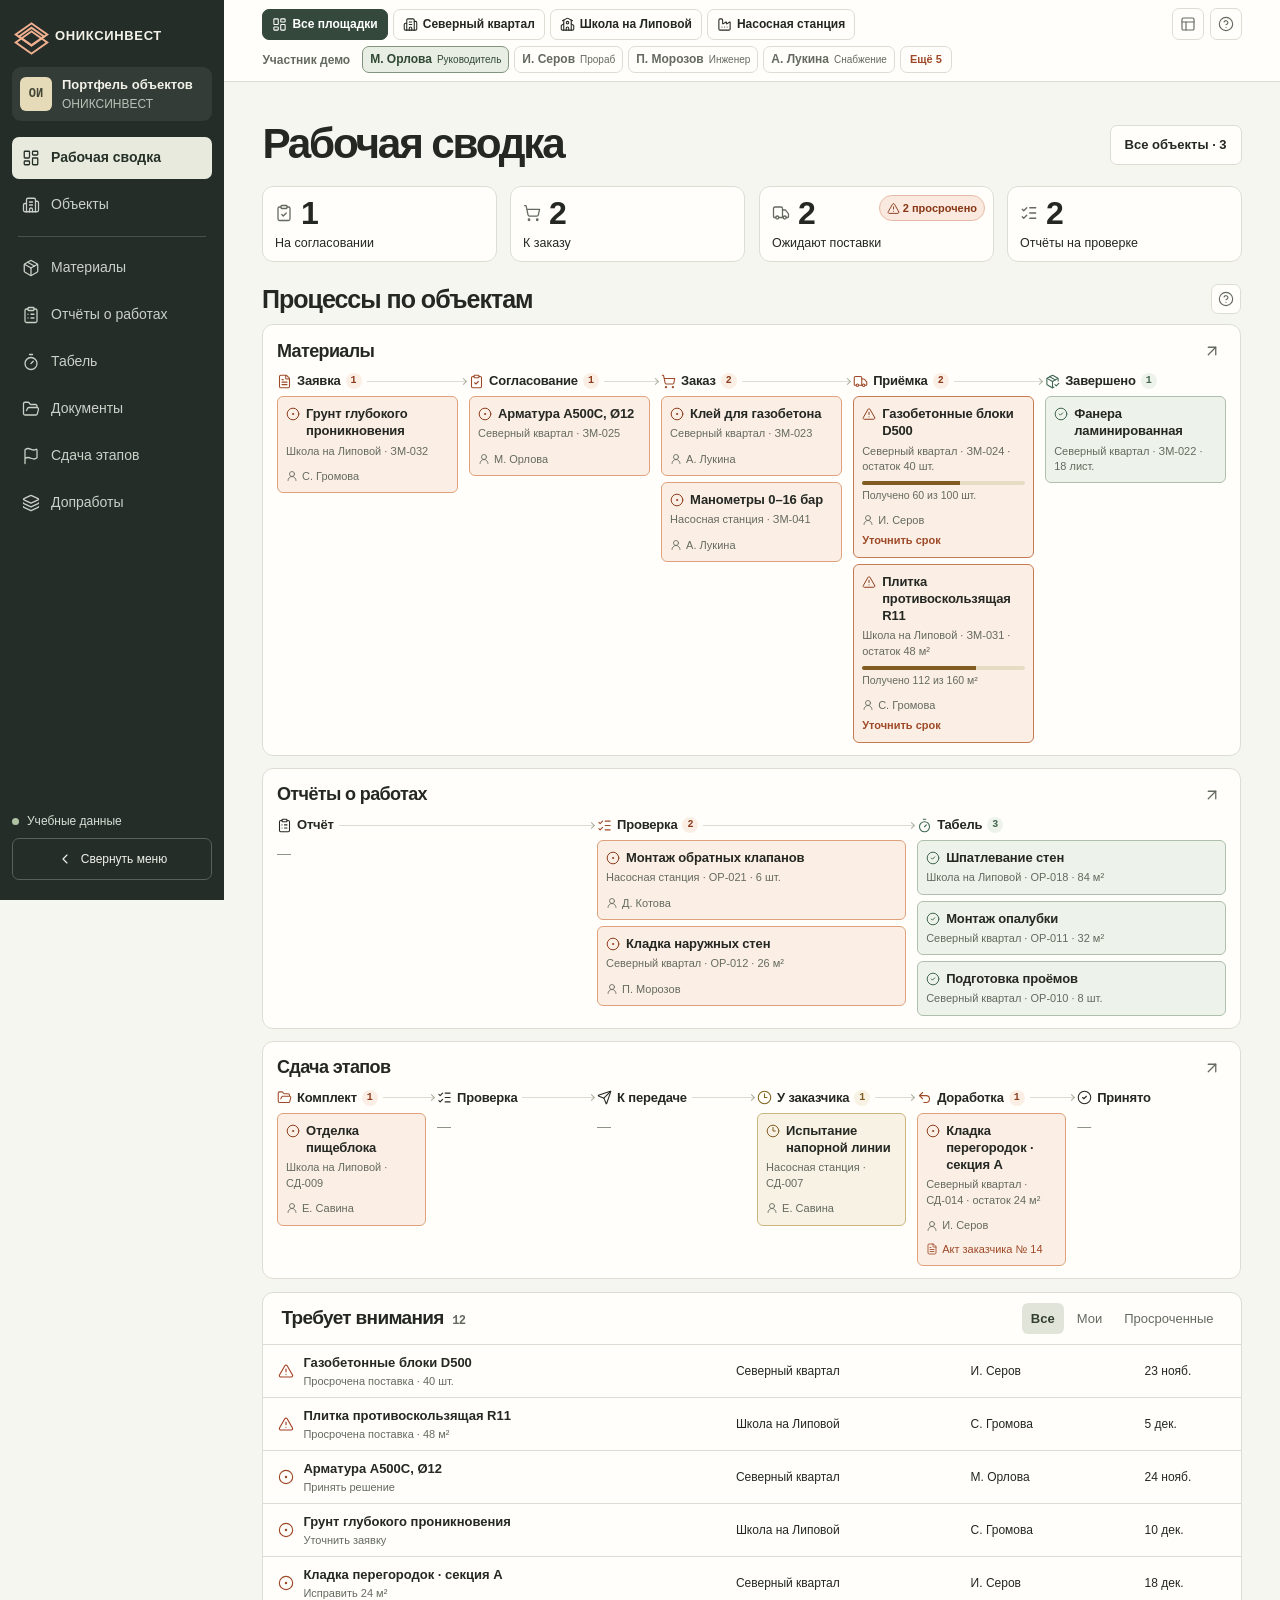
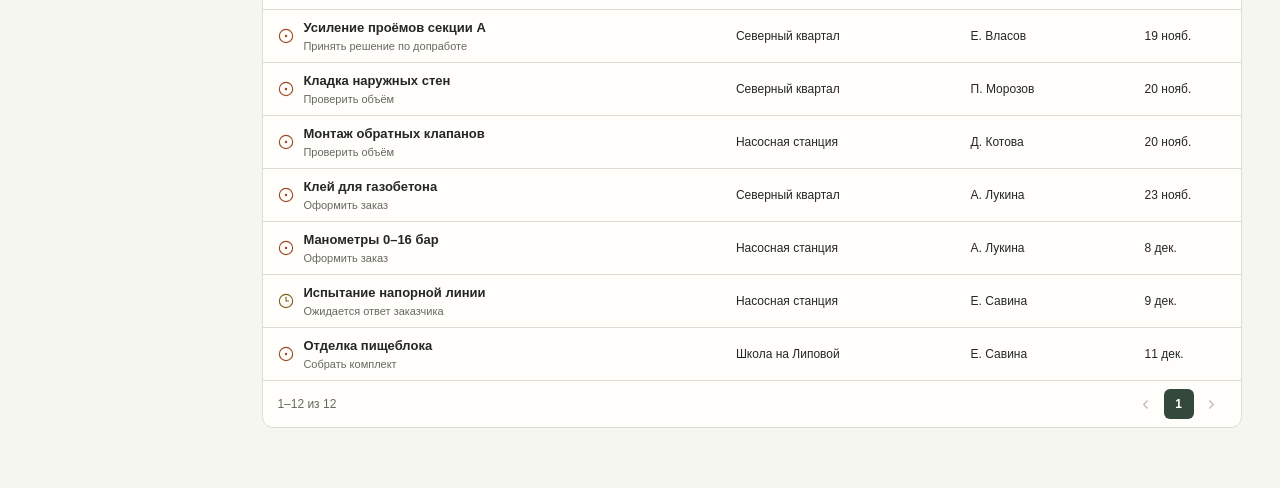
==== onyxinvest/index.html @ 3cc4ae6d "Publish the Onyxinvest interactive construction demo Co-authored-by: Codex <codex@openai.com>" ====
<!doctype html>
<html lang="ru">
<head><meta charset="utf-8"><meta name="viewport" content="width=device-width,initial-scale=1"><meta name="color-scheme" content="light"><title>Ониксинвест · Обзор объекта</title>
<meta http-equiv="Content-Security-Policy" content="default-src 'none'; script-src 'unsafe-inline'; style-src 'unsafe-inline'; img-src data:; font-src 'none'; connect-src 'none'; object-src 'none'; base-uri 'none'; form-action 'none'">
<link rel="icon" href="data:,"><style>*{box-sizing:border-box} :root{color-scheme:light;--ink:#242722;--muted:#656a60;--soft:#eeeee7;--paper:#f6f6f1;--card:#fffefa;--line:#dcded4;--rust:#9e4928;--rust-dark:#803719;--clay:#f7e9df;--green:#3e6652;--mono:ui-monospace,"SFMono-Regular",Consolas,monospace;--sans:"Inter",-apple-system,BlinkMacSystemFont,"Segoe UI",Arial,sans-serif}
body{margin:0;font:15px/1.5 var(--sans);background:var(--paper);color:var(--ink);-webkit-font-smoothing:antialiased} h1,h2,h3,p,figure,ol,dl{margin:0} h1,h2,h3,strong,b{font-weight:640} h1,h2,h3{line-height:1.16;letter-spacing:-.035em;text-wrap:balance} a{color:inherit;text-decoration:none} button,input,select,textarea{font:inherit;color:inherit} button,select{cursor:pointer} button{background:none;border:0} button:focus-visible,a:focus-visible,input:focus-visible,select:focus-visible,textarea:focus-visible{outline:3px solid #b86641;outline-offset:2px} .sr,.skiplink:not(:focus){position:absolute;clip-path:inset(50%);width:1px;height:1px;overflow:hidden;white-space:nowrap} .skiplink:focus{position:fixed;z-index:10;background:white;padding:8px} [hidden]{display:none!important}
.app{display:grid;grid-template-columns:224px minmax(0,1fr);min-height:100svh} #sidebar{position:sticky;top:0;align-self:start;min-height:100svh;display:flex;flex-direction:column;background:#252d29;color:#f2f2e9;padding:25px 14px 18px} .brand{display:flex;align-items:center;gap:9px;font-weight:760;letter-spacing:.05em;font-size:13px;padding:1px 8px 25px} .brand-icon{display:grid;place-items:center;width:29px;height:32px;position:relative}.brand-icon:before,.brand-icon:after,.brand-icon i{position:absolute;content:'';width:17px;height:17px;transform:rotate(45deg) skew(-10deg,-10deg);border:2px solid #f1b191}.brand-icon:before{top:4px}.brand-icon i{top:8px}.brand-icon:after{top:12px}
.project-pill{display:flex;align-items:center;gap:10px;background:#333c36;border:1px solid #4a534a;border-radius:9px;padding:11px;margin:4px 0 22px}.project-sign{display:grid;place-items:center;background:#e6dbb9;color:#444637;border-radius:6px;width:32px;height:34px;font:650 12px var(--mono)}.project-pill b,.project-pill small{display:block}.project-pill b{font-size:13px}.project-pill small{color:#b9c2b8;font-size:12px}.project-pill:hover{background:#3a463d}
nav{display:grid;gap:5px}nav a{display:flex;align-items:center;gap:11px;border-radius:7px;color:#cbd1c8;min-height:43px;padding:8px 12px;font-weight:540;font-size:14px}nav a:hover{background:#354038;color:white}nav a[aria-current=page]{background:#e8eade;color:#253027;font-weight:650}.nav-icon{display:inline-grid;place-items:center;width:19px;height:22px;font-size:19px}.side-bottom{margin-top:auto;padding:32px 8px 0;font-size:12px}.offline{display:flex;align-items:center;gap:8px;color:#d9dfd5}.offline i,.hero-meta i{width:7px;height:7px;border-radius:50%;background:#afc3a3}.side-bottom button{display:block;color:#c6cec4;margin:7px 0 0;padding:7px 0;font-size:12px}.side-bottom button:hover{text-decoration:underline}
.workspace{min-width:0}.topbar{min-height:68px;border-bottom:1px solid var(--line);display:flex;align-items:center;justify-content:space-between;gap:14px;padding:8px clamp(16px,3vw,46px);background:var(--card)}.crumbs,.rolebox{display:flex;align-items:center;gap:12px}.crumbs{font-size:13px;color:var(--muted)}.crumbs span{color:#999e92}.crumbs b{color:var(--ink)}.crumbs a:hover{text-decoration:underline}.avatar{display:grid;place-items:center;width:35px;height:35px;border-radius:50%;background:#e9e8d9;color:#525541;font-size:12px;font-weight:650}.rolebox{gap:8px}.role-select small{display:block;font-size:11px;color:var(--muted)}#role{border:0;padding:0 3px 0 0;background:transparent;font-size:13px;font-weight:650;max-width:150px}#menu,#shade{display:none}#store-state{padding:10px 24px;background:#f9e7c8}
main{max-width:1440px;padding:clamp(22px,3vw,42px) clamp(16px,3vw,46px) 60px;margin:auto}main:focus{outline:0}.heading{display:flex;align-items:center;justify-content:space-between;gap:20px;flex-wrap:wrap;margin-bottom:22px}.heading h1{font-size:clamp(30px,3.3vw,48px);letter-spacing:-.052em}.heading p,.form-description{color:var(--muted);margin:5px 0 0}.heading p{font-size:15px}.actions{display:flex;align-items:center;flex-wrap:wrap;gap:8px}.btn,.hero-link{display:inline-flex;align-items:center;justify-content:center;gap:7px;min-height:40px;padding:8px 14px;border:1px solid var(--line);border-radius:7px;background:var(--card);color:var(--ink);font-weight:610;font-size:13px}.btn:hover{background:var(--soft)}.btn.primary{color:#fff;background:var(--rust);border-color:var(--rust)}.btn.primary:hover{background:var(--rust-dark)}.btn.subtle{color:var(--rust);border-color:transparent}.btn.quiet{color:var(--rust);border-color:#d6b6a5}.textlink,.back{color:var(--rust);font-size:13px;font-weight:620}.textlink:hover,.back:hover{text-decoration:underline}.back{display:inline-block;margin-bottom:14px}
.site-hero{display:grid;grid-template-columns:minmax(0,1.05fr) minmax(0,.95fr);overflow:hidden;border-radius:13px;background:#e8e7db;border:1px solid #dcddcf;min-height:210px}.hero-text{padding:25px clamp(18px,2.4vw,36px);align-self:center}.hero-meta{display:flex;align-items:center;gap:8px;font-size:12px;font-weight:640;color:var(--green)}.hero-meta i{background:var(--green)}.hero-text h2{font:540 clamp(30px,3.1vw,48px)/1.03 Georgia,"Times New Roman",serif;letter-spacing:-.055em;margin:13px 0 7px}.hero-text p{font-size:14px;color:#55594f}.hero-text p span{padding:0 5px}.hero-link{margin-top:18px;background:transparent;border-color:#b4b9a9;min-height:34px;padding:5px 11px}.hero-link:hover{background:var(--card)}.site-photo{display:block;position:relative;min-height:180px;background:#cbc7b9;overflow:hidden}.site-photo img{position:absolute;inset:0;height:100%;width:100%;object-fit:cover;object-position:50% 50%}.site-photo span{position:absolute;right:10px;bottom:10px;background:#1e211ee0;color:white;padding:3px 7px;border-radius:4px;font-size:10px}
.metrics{display:grid;grid-template-columns:repeat(3,minmax(0,1fr));gap:13px;margin:17px 0}.metric,.panel{border:1px solid var(--line);border-radius:11px;background:var(--card)}.metric{display:block;padding:16px 18px}.metric:hover{border-color:#b3b7a8}.metric>span{font-size:13px;color:var(--muted);font-weight:540}.metric>div{display:flex;justify-content:space-between;align-items:end}.metric b{font-size:36px;letter-spacing:-.055em;line-height:1.2}.round-arrow{font-size:15px;color:#777e71}.dashboard-cols,.details-grid{display:grid;grid-template-columns:minmax(0,1.25fr) minmax(0,1fr);gap:15px}.dashboard-cols .panel,.details-grid .panel{min-width:0}.details-grid{grid-template-columns:minmax(0,1.5fr) minmax(260px,.9fr);align-items:start}.stack{display:grid;gap:15px;min-width:0}.padded{padding:20px}.panel h2,.section-head h2{font-size:19px}.panel h3{font-size:16px;margin:16px 0 8px}.section-head{padding:17px 18px 13px;display:flex;align-items:center;justify-content:space-between;gap:8px}.section-head>.textlink{font-size:12px}.section-head>span{color:var(--muted);font-size:12px}
.inbox-row,.doc-row,.personrow{display:flex;align-items:center;gap:12px}.inbox-row,.doc-row{border-top:1px solid var(--line);padding:13px 18px}.inbox-row:hover,.doc-row:hover{background:#f6f5ed}.inbox-row:last-child,.doc-row:last-child{border-radius:0 0 11px 11px}.inbox-row>div,.doc-row>div{min-width:0}.inbox-row strong,.doc-row strong,.record strong,.personrow strong{display:block;line-height:1.32;font-size:14px;overflow-wrap:anywhere}.tile-icon,.fileicon{display:grid;place-items:center;width:33px;height:36px;flex:none;border:1px solid #d8d7c9;border-radius:6px;color:#666d58;background:#eeeee2;font:600 13px var(--mono)}.fileicon{font-size:19px}.fileicon.photo{background:#e5edef;color:#41636e}.chev{margin-inline-start:auto;color:#909586;font-size:20px}.meta{font:500 11px/1.5 var(--mono);color:var(--muted);letter-spacing:.02em}.badge{display:inline-flex;align-items:center;width:fit-content;max-width:100%;padding:3px 8px;border-radius:20px;font-size:11.5px;font-weight:590;line-height:1.3;background:#eeede6;color:#51564b}.inbox-row .badge{margin-top:5px}.badge.pending,.badge.review{background:#f7eed0;color:#775622}.badge.partial,.badge.returned{background:#fae6d8;color:#8b462a}.badge.confirmed,.badge.approved,.badge.complete{background:#e4efe5;color:#396247}.badge.ordered{background:#e1ecee;color:#3d6063}.badge.rejected{background:#f7e0df;color:#8b4440}.supply{padding:7px 18px 17px}.supply>div:first-child{display:flex;align-items:center;gap:7px;flex-wrap:wrap}.supply h3{font-size:17px;margin:8px 0}.supply h3 a:hover{text-decoration:underline}.supply-count{color:var(--muted);font-size:15px}.supply-count b{color:var(--ink);font-size:26px}.bar{width:100%;height:7px;background:repeating-linear-gradient(125deg,#ebe4d7 0 4px,#d5cab8 4px 5px);border-radius:5px;overflow:hidden;margin:8px 0}.bar i{height:100%;display:block;background:var(--rust)}.supply p{font-size:13px;color:var(--muted);margin-bottom:9px}
.tools{display:flex;align-items:center;justify-content:space-between;gap:12px;flex-wrap:wrap;margin:12px 0 15px}.pills{display:flex;gap:4px;flex-wrap:wrap}.pills button{padding:6px 9px;border-radius:6px;font-size:13px;color:var(--muted)}.pills button[aria-pressed=true]{background:#e1e5d9;color:#323f30;font-weight:650}.tools input,.fields input:not([type=checkbox]),.fields select,.fields textarea{border:1px solid #cacdc0;border-radius:6px;min-height:39px;background:#fffefb;padding:7px 10px;width:100%}.tools input{width:min(225px,100%);font-size:13px}.table-scroll{overflow:auto;border-radius:11px}table{border-collapse:collapse;width:100%;font-size:13px}th,td{text-align:left;padding:13px 14px;vertical-align:middle;border-bottom:1px solid var(--line)}th{color:var(--muted);background:#f0f1e9;font-size:11px;font-weight:620}tr:last-child td{border-bottom:0}tbody tr:hover{background:#f8f7ef}.record{display:block}.record:hover strong{text-decoration:underline}.empty,.end-note{padding:17px;color:var(--muted);font-size:14px}.state-line{display:flex;align-items:center;gap:11px;color:var(--muted);font-size:13px;margin:-9px 0 19px}.balance{padding:0 20px 14px}.balance .section-head{padding-inline:0}.numbers{display:grid;grid-template-columns:repeat(3,minmax(0,1fr));margin:0 0 12px}.numbers b,.numbers small{display:block}.numbers b{font-size:clamp(29px,3.5vw,45px);line-height:1.15;letter-spacing:-.052em;font-variant-numeric:tabular-nums}.numbers small,.doc-row small,.history small,.personrow small,.role-preview small{font-size:12px;display:block;color:var(--muted)}.numbers>div:last-child b{color:var(--rust)}.steps{display:flex;list-style:none;padding:0;margin:19px 0;gap:3px}.steps li{flex:1;font-size:12px;color:var(--muted)}.steps li span{display:block;height:4px;background:var(--line);border-radius:2px;margin-bottom:4px}.steps li.done span{background:#647c65}.role-hint{display:flex;flex-wrap:wrap;align-items:center;gap:8px;font-size:13px;color:var(--muted)}.end-note{padding:0}
.facts{margin:10px 0 0}.facts>div{display:flex;justify-content:space-between;align-items:baseline;gap:14px;padding:8px 0;border-bottom:1px solid var(--line);font-size:14px}.facts dt{color:var(--muted)}.facts dd{margin:0;text-align:right;overflow-wrap:anywhere}.note,.form-help{color:var(--muted);font-size:13px;margin-top:12px}.history{list-style:none;padding:0;margin:16px 0 0}.history li{display:flex;align-items:flex-start;gap:11px;position:relative;padding-bottom:16px}.history li:last-child{padding-bottom:0}.history li:not(:last-child):before{content:'';position:absolute;left:4px;top:12px;bottom:-4px;border-left:1px solid var(--line)}.point{width:9px;height:9px;flex:none;border-radius:50%;background:#96a28e;margin-top:6px}.history li:first-child .point{background:var(--rust)}.history strong{font-size:14px}.history p{color:var(--muted);font-size:13px;overflow-wrap:anywhere}.work-total{font-size:40px;font-weight:650;letter-spacing:-.05em;margin:12px 0}.work-total span{font-size:22px;color:var(--muted)}.action-block{margin-top:18px}
.photo-page img{width:100%;display:block;border-radius:9px 9px 0 0}.photo-page figcaption{font-size:12px;color:var(--muted);padding:10px 15px}.paper{padding:clamp(18px,3vw,36px)}.paper-top,.paper-line{display:flex;justify-content:space-between;gap:10px}.paper-top{font-size:10px;font-family:var(--mono);letter-spacing:.08em;border-bottom:2px solid var(--ink);padding-bottom:10px;margin-bottom:22px}.paper>p,.paper>small{color:var(--muted);font-size:13px}.paper-line{border-bottom:1px solid var(--line);padding:8px 0;font-size:12px}.paper-line.value{font-size:14px}.paper>small{display:block;margin-top:28px}.milestones{padding-left:20px}.milestones li{padding:6px 0}.milestones b{float:right;color:var(--muted);font-size:12px}.personrow{border-bottom:1px solid var(--line);padding:11px 0}.personrow:last-child{border-bottom:0}
dialog{padding:0;border:1px solid var(--line);border-radius:13px;background:var(--card);color:var(--ink);width:min(490px,calc(100% - 24px));max-height:90svh;overflow:auto;box-shadow:0 18px 64px #12170f30}dialog::backdrop{background:#19211c75}dialog form{padding:23px}.dialog-title{display:flex;justify-content:space-between;align-items:start;gap:12px;margin-bottom:16px}.dialog-title small{color:var(--muted);font-size:12px}.dialog-title h2{font-size:23px;margin-top:4px}.close{width:32px;height:32px;border-radius:6px;border:1px solid var(--line);font-size:20px;line-height:1}.fields{display:grid;gap:11px}.fields label:not(.check){display:grid;gap:4px;font-weight:600;font-size:13px}.fields input,.fields select,.fields textarea{font-weight:400;font-size:15px}.fields textarea{resize:vertical}.form-grid{display:grid;grid-template-columns:1fr 1fr;gap:11px}.dialog-foot{display:flex;justify-content:end;gap:8px;margin-top:18px;border-top:1px solid var(--line);padding-top:13px}.check{display:flex;align-items:center;gap:6px;font-size:13px}.role-preview{display:flex;align-items:center;gap:10px;margin-bottom:8px}.form-description{font-size:14px;margin:0 0 15px}#problem{font-size:13px;color:#a63629;margin-top:8px}#problem:empty{display:none}#toast{position:fixed;z-index:8;bottom:18px;left:50%;transform:translateX(-50%);padding:10px 18px;border-radius:8px;background:#2c382f;color:white;box-shadow:0 4px 16px #14231528;font-size:14px;text-align:center;max-width:90%}
@media(min-width:1550px){.app{grid-template-columns:250px minmax(0,1fr)}.site-hero{min-height:250px}}
@media(max-width:1150px){.app{grid-template-columns:198px minmax(0,1fr)}#sidebar{padding-inline:11px}.brand{font-size:12px}.details-grid{grid-template-columns:minmax(0,1.35fr) minmax(230px,.85fr)}.section-head{flex-wrap:wrap}.dashboard-cols{grid-template-columns:1.05fr 1fr}.project-pill{padding:9px}th,td{padding:11px 9px}}
@media(max-width:880px){.app{grid-template-columns:minmax(0,1fr)}#sidebar{display:none;position:fixed;inset:0 auto 0 0;width:240px;z-index:5;min-height:0}body.menu-open #sidebar{display:flex}body.menu-open #shade{display:block;position:fixed;inset:0;z-index:4;background:#171e195c;width:100%;height:100%}#menu{display:block;width:36px;height:36px;padding:0;border:1px solid var(--line);border-radius:6px;background:var(--card);font-size:18px}.brand{font-size:13px}.topbar{min-height:59px}.heading h1{font-size:35px}}
@media(max-width:680px){.site-hero{min-height:186px;grid-template-columns:1.1fr 1fr}.hero-text{padding:16px}.hero-text h2{font-size:30px}.hero-text p{font-size:12px}.hero-link{font-size:12px;margin-top:12px}.dashboard-cols,.details-grid{grid-template-columns:minmax(0,1fr)}.metrics{gap:7px;margin:11px 0}.metric{padding:11px}.metric>span{font-size:12px;display:block;min-height:2.7em}.metric b{font-size:29px}.heading{margin-bottom:15px;gap:10px}.tools{gap:8px}.tools input{width:100%}.crumbs{gap:7px;font-size:12px}.rolebox .avatar{display:none}.role-select small{font-size:10px}.rolebox select{font-size:12px} .table-scroll{overflow:visible}table,tbody,tr,td{display:block}thead{display:none}tbody tr{display:grid;grid-template-columns:1fr 1fr;gap:5px 8px;padding:11px 14px;border-bottom:1px solid var(--line)}tbody tr:last-child{border:0}td{padding:0;border:0;min-width:0;overflow-wrap:anywhere}td:first-child{grid-column:1/-1}td:not(:first-child):before{content:attr(data-label);display:block;font-size:10px;color:var(--muted)} .hero-meta{font-size:11px}.table-scroll .meta{display:inline-block}.facts>div{font-size:13px}.padded{padding:16px}}
@media(max-width:390px){main{padding-inline:12px}.topbar{padding-inline:10px}.site-hero{grid-template-columns:1.15fr .85fr}.hero-text{padding:12px}.site-photo span{right:4px;bottom:4px;font-size:9px}.crumbs{gap:5px}.crumbs b{max-width:78px;text-overflow:ellipsis;white-space:nowrap;overflow:hidden}.pills button{padding-inline:6px;font-size:12px}}


.steps li.current{color:var(--rust);font-weight:650}.steps li.current span{background:repeating-linear-gradient(125deg,var(--rust) 0 3px,#e9d9cd 3px 6px)}

.compact-project{display:flex;align-items:center;justify-content:space-between;gap:20px;margin-bottom:17px}.project-context{display:block;font-size:12px;font-weight:650;color:var(--muted);margin-bottom:4px}.compact-project h1{font:540 clamp(35px,3.5vw,52px)/1.04 Georgia,"Times New Roman",serif;letter-spacing:-.055em}.compact-project p{display:flex;align-items:center;gap:13px;flex-wrap:wrap;color:var(--muted);font-size:13px;margin-top:6px}.compact-project p a{font-size:12px}.project-thumb{position:relative;width:140px;height:76px;flex:none;border-radius:8px;overflow:hidden}.project-thumb img{width:100%;height:100%;object-fit:cover}.project-thumb span{position:absolute;right:5px;bottom:5px;background:#242923cd;color:white;padding:1px 5px;border-radius:3px;font-size:10px}.process-metrics{grid-template-columns:repeat(4,minmax(0,1fr));margin:0 0 22px}.process-metrics .metric{padding:12px 15px}.process-metrics .metric b{font-size:32px}.process-metrics .metric>span{font-size:12.5px}
.process-board{container-type:inline-size;--act-ink:#8b3d1d;--act-line:#dfa17c;--act-wash:#fbefe5;--wait-ink:#815c22;--wait-line:#cdb57f;--wait-wash:#f7f2e4;--done-ink:#41644d;--done-line:#aebfad;--done-wash:#edf3ea}
.process-head,.lane-head{display:flex;align-items:center;justify-content:space-between;gap:10px;flex-wrap:wrap}.process-head{margin:0 0 10px}.process-head h2{font-size:25px;letter-spacing:-.04em}.board-key{display:flex;gap:11px;flex-wrap:wrap}.board-key span{display:inline-flex;align-items:center;gap:5px;font-size:11px;color:var(--muted)}.board-key span:before,.item-state i{content:'';width:7px;height:7px;border-radius:2px;flex:none}.board-key .act:before,.act .item-state i{background:var(--act-ink)}.board-key .wait:before,.wait .item-state i{background:transparent;border:1.5px solid var(--wait-ink);border-radius:50%}.board-key .done:before,.done .item-state i{content:'✓';font:700 11px/8px var(--sans);color:var(--done-ink);width:9px}.done .item-state i:before{content:'✓';font:700 11px/8px var(--sans)}
.lane{border:1px solid var(--line);border-radius:11px;background:var(--card);padding:16px 17px;margin:0 0 12px}.lane-head{margin-bottom:15px}.lane-head h3{font-size:18px}.lane-head .textlink{font-size:12px}.process-stages{list-style:none;padding:0;display:grid;gap:11px;grid-template-columns:repeat(5,minmax(0,1fr))}.reports-lane .process-stages{grid-template-columns:repeat(3,minmax(0,1fr))}.process-stage{position:relative;min-width:0}.stage-top{display:flex;align-items:center;gap:6px;position:relative}.stage-top:after{content:'';display:block;height:1px;background:var(--line);flex:1}.process-stage:not(:last-child) .stage-top:after{margin-right:-8px}.stage-top strong{font-size:13px;line-height:1.25;letter-spacing:-.015em}.stage-no{display:grid;place-items:center;font:540 10px/1 var(--mono);color:var(--muted);background:var(--soft);border:1px solid var(--line);border-radius:4px;min-width:22px;height:20px}.stage-owner{color:var(--muted);font-size:11px;line-height:1.3;margin:4px 0 9px}.stage-records{display:grid;align-content:start;gap:6px}.process-item{position:relative;display:grid;align-content:start;gap:4px;min-width:0;border:1px solid var(--line);padding:10px 9px 9px;border-radius:6px}.process-item.act{background:var(--act-wash);border-color:var(--act-line);color:var(--act-ink)}.process-item.wait{background:var(--wait-wash);border-color:var(--wait-line);color:var(--wait-ink)}.process-item.done{background:var(--done-wash);border-color:var(--done-line);color:var(--done-ink)}.item-state{display:flex;align-items:center;gap:5px;padding-right:8px;font-size:10.5px;font-weight:670;line-height:1.3}.process-item strong{color:var(--ink);font-size:13.5px;line-height:1.3;overflow-wrap:anywhere;letter-spacing:-.01em}.process-item small{font-size:10.5px;line-height:1.4;color:var(--muted);overflow-wrap:anywhere}.item-open{position:absolute;right:4px;top:5px;font-size:11px;line-height:1;opacity:.65}.process-item:hover strong{text-decoration:underline;text-underline-offset:2px}.process-item:hover{filter:brightness(.975)}.stage-add{width:100%;border:1px dashed #b8bcae;border-radius:6px;min-height:45px;font-size:12px;font-weight:630;color:#4e604b;text-align:left;padding:8px 10px;background:#f7f8f1}.stage-add:hover{background:#e9ede2}.no-work{padding:9px 2px;color:var(--muted);font-size:12px}.more-items>summary{cursor:pointer;font-size:11px;color:var(--muted);padding:3px 0}.more-items[open]{display:grid;gap:5px}.more-items a{margin-top:5px}
@container(max-width:775px){
 .process-stages,.reports-lane .process-stages{display:block}.lane{padding:14px 15px}.lane-head{margin-bottom:8px}.process-stage{display:grid;grid-template-columns:minmax(120px,.62fr) minmax(0,1.38fr);column-gap:13px;align-content:start;align-items:start;padding:8px 0;border-top:1px solid #e8e9e1}.stage-top{grid-column:1;grid-row:1}.stage-top:after{display:none}.stage-owner{grid-column:1;grid-row:2;margin:2px 0 0;padding-left:29px}.stage-records{grid-column:2;grid-row:1/4}.stage-add{min-height:37px}.process-item{padding:7px 11px;gap:2px}.process-item strong{font-size:14px}.no-work{padding:4px 0}.lane-head h3{font-size:17px}
}
@container(max-width:420px){
 .process-stage{grid-template-columns:minmax(100px,.69fr) minmax(0,1.31fr);column-gap:7px}.stage-top{gap:4px}.stage-top strong{font-size:12px}.stage-no{min-width:18px;height:18px;font-size:9px}.stage-owner{padding-left:22px;font-size:10.5px}.lane{padding:12px}.process-head h2{font-size:22px}.board-key{gap:9px}.board-key span{font-size:10px}.process-item{padding:7px}.process-item strong{font-size:12.5px}.process-item small{font-size:10px}
}
@media(max-width:680px){.compact-project{margin-bottom:12px;gap:8px}.compact-project h1{font-size:31px}.compact-project p{gap:5px 9px;font-size:12px}.project-thumb{width:80px;height:65px}.process-metrics{grid-template-columns:repeat(2,minmax(0,1fr));gap:6px;margin:0 0 17px}.process-metrics .metric{display:flex;align-items:center;justify-content:space-between;gap:4px;padding:8px 10px}.process-metrics .metric>span{font-size:11.5px;min-height:0}.process-metrics .metric b{font-size:23px}.process-metrics .round-arrow{display:none} .process-head{gap:6px}}


.stage-progress{display:block;height:4px;background:#e5dcc4;border-radius:2px;overflow:hidden;margin-top:3px}.stage-progress i{display:block;height:100%;background:var(--wait-ink)}.stage-quantity{font-size:10.5px;line-height:1.3;color:var(--muted)}
@container(min-width:776px){.process-stage:not(:last-child) .stage-top:before{content:'';position:absolute;right:-8px;width:4px;height:4px;transform:rotate(45deg);border-top:1px solid #a9af9f;border-right:1px solid #a9af9f}.process-stage:last-child .stage-top:after{display:none}}

.stage-top:hover strong{text-decoration:underline}.stage-top.act .stage-no,.stage-top.act .stage-count{background:var(--act-wash);border-color:var(--act-line);color:var(--act-ink)}.stage-top.wait .stage-count{background:var(--wait-wash);color:var(--wait-ink)}.stage-top.done .stage-count{background:var(--done-wash);color:var(--done-ink)}.stage-count{font:650 10px/1 var(--mono);padding:3px 5px;border-radius:8px}.stage-top:focus-visible{outline-offset:0}
@container(max-width:420px){.stage-top{flex-wrap:wrap;gap:3px}.stage-count{font-size:9px;padding:2px 3px}}


.site-picker-label{display:grid;min-width:0;gap:1px}.site-picker-label small{font-weight:550;font-size:10px;color:var(--muted)}#site-picker{border:1px solid var(--line);border-radius:6px;background:var(--card);font-weight:625;font-size:13px;padding:4px 21px 4px 8px;max-width:100%;min-height:30px}.role-select #role{max-width:215px;font-size:12px}.crumbs,.rolebox,.role-select{min-width:0}.crumbs{flex:1}.nav-divider{height:1px;background:#485247;margin:5px 6px}
.site-grid{display:grid;grid-template-columns:repeat(auto-fit,minmax(min(228px,100%),1fr));gap:14px;margin-bottom:24px}.site-card{min-width:0;display:flex;flex-direction:column;border:1px solid var(--line);border-radius:11px;padding:17px;background:var(--card)}.site-card>header,.site-card>footer{display:flex;align-items:center;justify-content:space-between;flex-wrap:wrap;gap:6px}.site-card h2{font:530 clamp(24px,2vw,31px)/1.15 Georgia,"Times New Roman",serif;letter-spacing:-.045em;margin:13px 0 3px}.site-card h2 a:hover,.site-ref:hover{text-decoration:underline}.site-code{font:520 11px/1.4 var(--mono);color:var(--muted)}.site-state{border-radius:20px;background:#e8eee2;color:#4a604b;font-size:11px;padding:2px 7px}.site-area{font-size:12px;color:var(--muted)}.site-spec{display:grid;grid-template-columns:auto 1fr;gap:4px 8px;margin:14px 0;font-size:12px}.site-spec span{color:var(--muted)}.site-spec strong{font-weight:570;text-align:right}.site-target{border-top:1px solid var(--line);padding:10px 0 12px}.site-target small{font-size:11px;color:var(--muted)}.site-target p{font-size:13px;line-height:1.4;margin-top:2px}.card-signal{margin-top:auto;margin-bottom:12px}.card-signal a{display:flex;align-items:center;gap:6px;padding:6px 8px;background:#f5f1e6;border-radius:4px;font-size:11.5px;font-weight:560}.card-signal a>span:last-child{margin-left:auto}.card-signal i{width:7px;height:7px;border-radius:50%;background:#987c45}.card-signal i.urgent{background:#af4626}.card-signal a:has(.urgent){color:#943b23;background:#fbebe1}.card-signal small{color:var(--muted)}.site-card>footer{border-top:1px solid var(--line);padding-top:10px}.passport-link{font-size:12px;color:var(--muted);text-decoration:underline;text-underline-offset:2px}.portfolio-queue{overflow:hidden}.portfolio-row{display:grid;grid-template-columns:2fr 1.15fr 1.1fr .52fr;align-items:center;gap:12px;border-top:1px solid var(--line);padding:11px 18px;font-size:13px}.portfolio-row strong,.portfolio-row small{display:block}.portfolio-row small{font-size:11px;color:var(--muted)}.queue-record strong{font-size:14px}.queue-record:hover strong{text-decoration:underline}.queue-action{font-size:11px;color:var(--rust)}.queue-action.urgent{font-weight:680;color:#a13f25}.queue-action.wait{color:#7b6333}.queue-labels{font-size:11px;font-weight:600;color:var(--muted);background:#f0f1e9;padding-block:7px}.queue-note{margin:0;padding:9px 18px;color:var(--muted);font-size:11px}.site-related{display:grid;margin-top:9px}.site-related a{display:flex;justify-content:space-between;padding:7px 0;font-size:13px;border-bottom:1px solid var(--line)}.site-related b{color:var(--rust)}.team-fields summary{cursor:pointer;font-weight:620;font-size:13px}.team-fields[open]>.fields{margin-top:10px}
@media(max-width:680px){.site-grid{grid-template-columns:1fr;gap:10px}.site-card{padding:14px}.site-card h2{font-size:25px}.portfolio-row{grid-template-columns:minmax(0,1.35fr) minmax(0,1fr);gap:6px;padding:10px 12px}.queue-record{grid-row:span 3}.queue-labels{display:none}.portfolio-row time{font-size:11px;color:var(--muted)}.site-picker-label{max-width:calc(100% - 42px)}#site-picker{max-width:100%;font-size:12px;min-height:34px;width:100%}.topbar{gap:6px}.role-select #role{max-width:116px}.portfolio-queue .pills button{font-size:12px}}

.heading>div,.site-card>*,.compact-project>div,.queue-record,.site-spec strong{min-width:0;overflow-wrap:anywhere}.heading h1{overflow-wrap:anywhere}

.site-code{display:inline-flex;align-items:center;gap:7px}.site-initial{display:inline-grid;place-content:center;min-width:26px;height:24px;border-radius:5px;background:#e8e8d8;color:#565d43;font:650 10px var(--mono)}[data-site=school] .site-initial{background:#f1e4d5;color:#82532d}[data-site=pump] .site-initial{background:#dfebef;color:#355d68}.card-signal a>span:nth-child(2){min-width:0}.card-signal a b{display:block;color:var(--ink);font-size:12px;line-height:1.35;margin-top:2px}.card-signal a small{display:block;font-size:10.5px;color:inherit}.card-signal a:hover b{text-decoration:underline}


.ci{display:inline-block;width:18px;height:18px;flex:none;vertical-align:middle;fill:none;stroke:currentColor;stroke-width:1.7;stroke-linecap:round;stroke-linejoin:round}.sprite{position:absolute;overflow:hidden;pointer-events:none}.icon-control,.help-inline,.top-c-tool{display:inline-grid;place-items:center;min-width:36px;height:36px;padding:0;border:1px solid var(--line);border-radius:7px;background:var(--card);color:var(--muted)}.icon-control:hover,.top-c-tool:hover,.help-inline:hover{color:var(--rust);border-color:#c9ab96}.c-symbol{display:inline-flex;align-items:center;justify-content:center}.c-symbol .ci{width:16px;height:16px}.c-tools{display:flex;align-items:center;gap:6px}.c-tools .ci,.help-inline .ci{width:16px}.topbar{position:sticky;top:0;z-index:3;min-height:56px}.site-picker-label small,.role-select small{display:none}.rolebox .avatar{width:30px;height:30px}.c-tools .top-c-tool{min-width:32px;height:32px}.heading{margin-bottom:17px}
@media(min-width:881px){.app{grid-template-columns:68px minmax(0,1fr)}#sidebar{padding:20px 8px 14px;align-items:center}.brand{padding:0 0 15px}.brand>span:last-child,.c-nav-text,#side-context,#side-unit,.side-bottom .offline{display:none}.project-pill{padding:0;border:0;margin:0 0 16px;background:none}.project-pill>span:last-child{display:none}#nav{width:100%;justify-items:center}#nav a,.side-bottom button{width:43px;min-height:42px;padding:0;justify-content:center;display:flex;align-items:center}.side-bottom{padding:0}.role-select #role{max-width:208px}.desk-only-name{display:none}}
@media(max-width:880px){nav a .ci{margin-right:4px}#menu{display:grid;place-content:center}.c-tools{gap:3px}.topbar{padding:6px 10px}.rolebox{gap:4px}}
.site-grid{gap:10px;margin:0 0 18px}.c-card{padding:14px 15px;gap:0}.c-card .site-type{display:inline-flex;align-items:center;gap:7px;color:var(--muted);font-size:12px}.site-type .ci{width:16px;height:16px}.kind-school .ci{color:var(--rust)}.kind-pump .ci{color:#326b70}.c-card h2{font-size:clamp(22px,2.2vw,30px);margin:8px 0 10px}.c-card .status-live,.c-card .status-done,.tone-done{color:#3c7155}.c-card .status-wait,.tone-wait{color:#816221}.tone-urgent,.tone-rejected{color:#a33e24}.tone-act{color:var(--rust)}
.c-facts{display:flex;align-items:center;gap:6px 14px;flex-wrap:wrap;margin-bottom:9px}.c-fact,.c-milestone{display:flex;align-items:center;gap:5px;font-size:12px}.c-fact .ci,.c-milestone .ci{width:14px;height:14px;color:var(--muted)}.c-milestone{align-items:baseline;border-top:1px solid var(--line);padding:8px 0;gap:6px;color:var(--muted);font-size:12px}.c-milestone time{margin-left:auto;white-space:nowrap;color:var(--ink);font-weight:600}.c-card>footer{border:0;display:grid;grid-template-columns:minmax(0,1fr) 36px;gap:7px;align-items:stretch;margin-top:auto;padding:2px 0 0}.c-next{display:inline-flex;align-items:center;gap:7px;border-radius:6px;padding:5px 8px;font-size:12px;font-weight:570;line-height:1.3;background:#f1f1e8}.c-next.act{background:var(--clay);color:var(--rust)}.c-next.urgent{background:#f8e4d8;color:#9d361f}.c-next.wait{background:#f5efdb;color:#795a1c}.c-next.done{background:#e9f0e7;color:#3e6350}.c-next .ci{width:15px;height:15px}.c-next:hover span{text-decoration:underline}
.c-total{display:inline-block;color:var(--muted);font:550 12px var(--mono);margin-left:4px}.portfolio-queue .section-head{padding-block:10px}.c-queue-row{display:grid;grid-template-columns:minmax(0,2.2fr) minmax(0,1.1fr) minmax(0,.8fr) minmax(58px,.4fr);gap:12px;align-items:center;padding:8px 15px;border-top:1px solid var(--line);font-size:12px}.c-queue-main{display:flex;align-items:center;gap:9px}.c-queue-main strong,.c-queue-main small{display:block}.c-queue-main strong{font-size:13px}.c-queue-main small{color:var(--muted);font-size:11px}.c-queue-main:hover strong{text-decoration:underline}.queue-more>summary{padding:6px 15px;color:var(--rust);font-size:12px;cursor:pointer}
.process-head .help-inline{min-width:30px;height:30px}.lane-head .icon-control{min-width:28px;height:28px;border:0;background:transparent}.lane .lane-head{margin-bottom:8px}.lane{padding:12px 14px}.c-stage .stage-top{margin-bottom:7px;gap:5px}.c-stage .stage-top>.ci{width:15px;height:15px}.c-stage .stage-top.act>.ci{color:var(--rust)}.c-stage .stage-top.wait>.ci{color:#80631f}.c-stage .stage-top.done>.ci{color:var(--green)}.c-task{padding:8px}.c-task-name{display:flex;align-items:flex-start;gap:6px}.c-task-name>.ci{width:14px;height:14px;margin-top:2px}.c-task-name strong{font-size:13px;line-height:1.32;letter-spacing:-.01em}.c-task small{font-size:11px}.c-task.late{border-color:#c77952}.late-label{font-size:11px;color:var(--rust);font-weight:600}.c-none{display:inline-block;font-size:14px;color:#8e9388;padding:3px 0}.c-stage .stage-add{min-height:34px}.badge .ci{width:15px;height:15px;margin-right:3px}.badge-only{min-width:29px;min-height:26px;padding:4px;justify-content:center}.badge-only .ci{margin:0}.symbol-key{display:grid;gap:6px;margin:0;padding:0;list-style:none}.symbol-key li{display:flex;align-items:center;gap:10px;padding:3px 0}.sidebar-tip{display:none}
@container(max-width:775px){.c-stage{align-items:center}.c-stage .stage-top{margin:0;grid-row:1/4}.c-stage .stage-records{grid-column:2;grid-row:1/4}}
@media(max-width:680px){.c-card h2{margin:4px 0 6px}.c-card{padding:11px 12px}.c-facts{margin-bottom:5px}.c-milestone{padding:5px 0}.c-queue-row{grid-template-columns:minmax(0,1.65fr) minmax(0,1fr);gap:1px 6px}.c-person{display:none}.c-queue-main{grid-row:span 2}.c-queue-row time{color:var(--muted);font-size:11px}.topbar{flex-wrap:wrap}.rolebox{max-width:36%}.c-tools{margin-left:auto}.role-select #role{max-width:92px}.crumbs{flex:1 1 38%}.site-picker-label{max-width:calc(100% - 42px)}.c-stage .stage-top{gap:3px}.c-stage .stage-top>.ci{width:13px;height:13px}.c-stage .stage-top strong{font-size:11.5px}}
@media(max-width:375px){.c-tools .top-c-tool{min-width:26px}.role-select #role{max-width:76px}}

.c-task.is-rejected{background:#f7e8e5;border-color:#d7aaa4;color:#8a4135}.c-help-details summary{cursor:pointer;color:var(--rust);font-size:13px;font-weight:620}.c-help-details .symbol-key{margin-top:8px}

@media(max-width:680px){.rolebox{width:36px;min-width:36px;height:36px;position:relative;display:grid;place-items:center}.rolebox .avatar{display:grid;width:32px;height:32px}.role-select{position:absolute;inset:0}.role-select label,.role-select #role{display:block;width:100%;height:100%;max-width:none;opacity:0}.rolebox:focus-within{outline:2px solid var(--rust);border-radius:50%}.c-tools .top-c-tool{min-width:32px;height:34px}}

.kpi-cell{position:relative;min-width:0;container-type:inline-size;display:flex}
.process-metrics .metric{display:flex;flex-direction:column;align-items:flex-start;justify-content:space-between;gap:3px;width:100%;min-width:0;min-height:76px;padding:10px 12px}
.process-metrics .metric:hover,.process-metrics .metric:focus-visible{border-color:var(--rust)}
.process-metrics .kpi-value{display:flex;align-items:center;gap:8px;color:var(--ink)}
.kpi-value .ci{width:18px;height:18px;color:var(--muted)}
.process-metrics .kpi-value b{font-size:clamp(26px,2.5vw,34px);line-height:1;font-variant-numeric:tabular-nums}
.process-metrics .kpi-label{font-size:13px;line-height:1.2;color:var(--ink);min-height:0}
.kpi-overdue{position:absolute;inset:9px 9px auto auto;display:inline-flex;align-items:center;gap:3px;min-height:26px;padding:2px 7px;border:1px solid #e8b9a5;border-radius:20px;background:#fae9df;color:#873716;font-size:11px;font-weight:650}
.kpi-overdue .ci{width:13px;height:13px}
.kpi-overdue:hover,.kpi-overdue:focus-visible{background:#f6d3be}
@container(max-width:196px){.kpi-overdue .risk-unit{display:none}}
@media(max-width:680px){.process-metrics .metric{min-height:65px;padding:8px 10px}.process-metrics .kpi-label{font-size:12px}.kpi-overdue{top:6px;right:6px}}
.process-board+.site-grid{margin-top:22px}

.topbar{display:grid;grid-template-columns:minmax(0,1fr) auto;gap:6px 14px;padding-block:8px}
.crumbs{display:flex;align-items:center;min-width:0}.chip-list,.participant-row{display:flex;flex-wrap:wrap;align-items:center;gap:5px}
.c-tools{align-self:start}.participant-row{grid-column:1/-1;gap:6px 12px}.strip-caption,.scope-label{font-size:12px;font-weight:600;color:var(--muted)}
.scope-chip,.person-chip,.more-cards{display:inline-flex;align-items:center;justify-content:center;gap:5px;max-width:100%;min-height:31px;padding:4px 9px;border:1px solid var(--line);border-radius:7px;background:var(--card);color:var(--ink);font-size:12px;font-weight:600;line-height:1.2;overflow-wrap:anywhere}
.scope-chip .ci{width:15px;height:15px}.scope-chip[aria-current]{background:#34483c;border-color:#34483c;color:white}.scope-chip:hover,.person-chip:hover,.more-cards:hover{border-color:var(--green)}
.person-chip{min-height:27px;padding:3px 7px;color:var(--muted)}.person-chip small{font-size:10px;font-weight:450}.person-chip[aria-pressed=true]{color:#304834;background:#e8eee3;border-color:#81957e}
.card-overflow:not([hidden]){display:contents}.card-overflow[hidden]{display:none}.more-cards{font-size:11px;color:var(--rust);width:fit-content;min-height:27px}.stage-records .more-cards{margin-top:3px}
.directory-card:hover{border-color:var(--green)}.directory-card footer{display:flex;align-items:center;justify-content:flex-start;gap:7px;color:var(--green);font-weight:600;font-size:12px}.directory-card footer .ci{width:15px}.directory-card footer .ci:last-child{margin-left:auto}
#menu{display:grid;place-items:center;flex:none;width:32px;height:32px;padding:0;border:1px solid var(--line);border-radius:7px;background:var(--card);color:var(--muted)}#menu .ci{width:17px}#drawer-close{display:none}
@media(min-width:881px){
 .sidebar-expanded .app{grid-template-columns:224px minmax(0,1fr)}.sidebar-expanded #sidebar{padding:20px 12px;align-items:stretch}
 .sidebar-expanded .brand{padding:0 5px 15px}.sidebar-expanded .brand>span:last-child,.sidebar-expanded .c-nav-text,.sidebar-expanded .project-pill>span:last-child,.sidebar-expanded #side-context,.sidebar-expanded #side-unit{display:block}
 .sidebar-expanded .project-pill{padding:8px;background:#333c36}.sidebar-expanded #nav{justify-items:stretch}.sidebar-expanded #nav a,.sidebar-expanded .side-bottom button{width:100%;justify-content:flex-start;padding:8px 10px}.sidebar-expanded .side-bottom .offline{display:flex}.sidebar-expanded .side-bottom{margin-top:auto}
}
@media(max-width:880px){#drawer-close{display:grid;place-content:center;position:absolute;right:8px;top:9px;width:32px;height:32px;border:1px solid #566256;border-radius:7px;color:white;font-size:22px}#sidebar{overflow:auto;max-height:100dvh}}
@media(max-width:680px){.topbar{position:static;grid-template-columns:minmax(0,1fr) auto;gap:6px;padding:8px 10px}.crumbs{display:contents}#menu{grid-column:1;grid-row:1}.c-tools{grid-column:2;grid-row:1}#site-links{grid-column:1/-1;grid-row:2}.participant-row{gap:3px 6px}.strip-caption{font-size:10px}.person-chip{flex-direction:column;align-items:flex-start;gap:1px}.scope-chip{font-size:11px;padding:4px 7px}.person-chip span{font-size:11px}.scope-label{padding-block:4px}}
.choice-field{margin:0;padding:0;border:0;min-width:0}.choice-field legend,.team-fields h3,.c-help-details h3{font-size:13px;font-weight:650;padding:0;margin:0 0 5px}.choice-grid{display:flex;flex-wrap:wrap;gap:4px}.fields label.radio-chip{position:relative;display:inline-flex;cursor:pointer}.radio-chip input{position:absolute;width:1px;height:1px;overflow:hidden;clip-path:inset(50%);padding:0;border:0}.radio-chip span{border:1px solid var(--line);border-radius:6px;padding:6px 8px;font-size:12px;font-weight:500}.radio-chip input:checked+span{background:#e8eee3;border-color:#81957e;color:#304834;font-weight:650}.radio-chip input:focus-visible+span{outline:2px solid var(--rust);outline-offset:2px}.team-fields{min-width:0}.team-fields h3{margin:8px 0}.form-grid:has(.choice-field){grid-template-columns:1fr}

.queue-pager{display:flex;align-items:center;justify-content:space-between;flex-wrap:wrap;gap:6px 10px;padding:8px 14px;border-top:1px solid var(--line);font-variant-numeric:tabular-nums}
#queue-range{font-size:12px;color:var(--muted);white-space:nowrap}
.queue-pages{display:flex;flex-wrap:wrap;align-items:center;gap:3px;margin-left:auto}
.queue-pages button{display:grid;place-items:center;min-width:30px;min-height:30px;padding:2px 5px;border:1px solid transparent;border-radius:6px;font-size:12px}
.queue-pages button[aria-current=page]{background:#34483c;color:white;font-weight:650}
.queue-pages button:not(:disabled):hover{border-color:var(--green)}
.queue-pages button:disabled{opacity:.32;cursor:default}
.queue-pages .ci{width:15px;height:15px}.queue-pages button:first-child .ci{transform:rotate(180deg)}
.page-gap{color:var(--muted)}

.app #sidebar{height:100svh;min-height:0;min-width:0;overflow:hidden}
#sidebar #nav{overflow-y:auto;min-height:0}
#sidebar .side-bottom{margin-top:auto;flex:none;width:100%}
#sidebar #menu{display:flex;justify-content:center;align-items:center;gap:8px;background:transparent;border-color:#546259;color:#eff2e9;width:100%;height:38px;margin:8px 0 0;font-size:12px}
#sidebar #menu:hover{background:#354238;text-decoration:none}#sidebar #menu .ci{width:16px;height:16px}
#menu[aria-expanded=true] .ci{transform:rotate(180deg)}#sidebar #menu .toggle-label{display:none}
.sidebar-expanded #sidebar #menu .toggle-label,.menu-open #sidebar #menu .toggle-label{display:inline}
@media(max-width:880px){
 .app #sidebar{display:flex;height:100dvh;padding-bottom:max(12px,env(safe-area-inset-bottom))}
 body:not(.menu-open) #sidebar{inset:auto auto max(9px,env(safe-area-inset-bottom)) 8px;height:auto;width:auto;max-width:100%;padding:0;border-radius:8px;box-shadow:0 2px 8px #19231c30}
 body:not(.menu-open) #sidebar>:not(.side-bottom),body:not(.menu-open) #sidebar .side-bottom>:not(#menu){display:none}
 body:not(.menu-open) #sidebar .side-bottom{padding:0}
 body:not(.menu-open) #sidebar #menu{margin:0;min-width:64px;padding:0 8px}
 body:not(.menu-open) #sidebar #menu .toggle-label{display:inline}
 #page{padding-bottom:70px}
}
@media(max-width:680px){.topbar #site-links{grid-column:1;grid-row:1}.topbar .c-tools{grid-column:2;grid-row:1}}
#full-version[hidden]{display:none}
@media(min-width:1101px){.materials-lane.procurement .process-stages{grid-template-columns:repeat(3,minmax(0,1fr))}}
.handoff-line,.overlap-note{display:flex;align-items:flex-start;gap:10px;background:var(--soft);border-radius:10px;padding:12px 16px;margin:12px 0 18px;font-size:14px}.handoff-line>.ci,.overlap-note>.ci{width:18px;height:18px;color:var(--rust);flex:none}.handoff-line small,.overlap-note small{display:block;font-size:13px;color:var(--muted);margin-top:4px;overflow-wrap:anywhere}.overlap-note{background:var(--clay)}
.h-person{display:flex;align-items:center;gap:4px;font-size:11px;color:var(--muted);margin-top:5px}.h-person .ci{width:12px;height:12px}.h-status{display:inline-flex;align-items:center;gap:6px;border-radius:100px;padding:4px 10px;font-weight:650;background:var(--clay);color:var(--rust)}.h-status.wait{background:var(--soft);color:var(--muted)}.h-status.done{background:#e5efe6;color:#345c43}.h-status .ci{width:14px;height:14px}
.h-proof{margin-top:10px}.h-proof summary{cursor:pointer;display:flex;align-items:center;gap:8px;font-weight:650;background:var(--soft);padding:12px;border-radius:8px}.h-proof summary .ci{width:17px;height:17px}.h-proof summary small{margin-left:auto}.h-proof summary::after{content:'+'}.h-proof[open] summary::after{content:'−'}.h-proof .facts{padding:0 12px}
.period-tools,.duty-head{display:flex;align-items:center;gap:12px;flex-wrap:wrap;margin:10px 0 16px}.duty-head{justify-content:space-between}.duty-head h2{margin:0}.period-tools label{font-size:14px;font-weight:600}.period-tools input{font:inherit;border:1px solid var(--line);border-radius:7px;padding:7px;background:var(--card);color:var(--ink)}.overlap{display:block;color:var(--rust);font-size:12px}.overlap .ci{width:14px;height:14px;vertical-align:middle}
@media(min-width:1101px){.handover-lane .process-stages{grid-template-columns:repeat(6,minmax(0,1fr))}}
@media(min-width:781px) and (max-width:1100px){.handover-lane .process-stages{grid-template-columns:repeat(3,minmax(0,1fr))}}
.period-tab{padding:6px 10px;color:var(--muted);border-radius:7px;font-size:13px;text-decoration:none}.period-tab[aria-current]{background:var(--ink);color:var(--card)}
.h-evidence{display:flex;align-items:baseline;gap:4px;font-size:11px;color:var(--rust);margin-top:3px;overflow-wrap:anywhere}.h-evidence .ci{flex:none;width:12px;height:12px;align-self:center}
.handoff-actions{margin:0 0 0 auto;align-self:center}.handoff-line>div{min-width:0}
@media(max-width:680px){.handoff-line:has(.handoff-actions){display:grid;grid-template-columns:18px minmax(0,1fr)}.handoff-actions{grid-column:2;margin:0}}

</style></head><body>
<a class="skiplink" href="#page" onclick="event.preventDefault();document.querySelector('#page').focus()">К содержимому</a>
<!-- ISC License

Copyright (c) for portions of Lucide are held by Cole Bemis 2013-2026 as part of Feather (MIT). All other copyright (c) for Lucide are held by Lucide Contributors 2026.

Permission to use, copy, modify, and/or distribute this software for any
purpose with or without fee is hereby granted, provided that the above
copyright notice and this permission notice appear in all copies.

THE SOFTWARE IS PROVIDED "AS IS" AND THE AUTHOR DISCLAIMS ALL WARRANTIES
WITH REGARD TO THIS SOFTWARE INCLUDING ALL IMPLIED WARRANTIES OF
MERCHANTABILITY AND FITNESS. IN NO EVENT SHALL THE AUTHOR BE LIABLE FOR
ANY SPECIAL, DIRECT, INDIRECT, OR CONSEQUENTIAL DAMAGES OR ANY DAMAGES
WHATSOEVER RESULTING FROM LOSS OF USE, DATA OR PROFITS, WHETHER IN AN
ACTION OF CONTRACT, NEGLIGENCE OR OTHER TORTIOUS ACTION, ARISING OUT OF
OR IN CONNECTION WITH THE USE OR PERFORMANCE OF THIS SOFTWARE.

—-

The MIT License (MIT) (for portions derived from Feather)

Copyright (c) 2013-2026 Cole Bemis

Permission is hereby granted, free of charge, to any person obtaining a copy
of this software and associated documentation files (the "Software"), to deal
in the Software without restriction, including without limitation the rights
to use, copy, modify, merge, publish, distribute, sublicense, and/or sell
copies of the Software, and to permit persons to whom the Software is
furnished to do so, subject to the following conditions:

The above copyright notice and this permission notice shall be included in all
copies or substantial portions of the Software.

THE SOFTWARE IS PROVIDED "AS IS", WITHOUT WARRANTY OF ANY KIND, EXPRESS OR
IMPLIED, INCLUDING BUT NOT LIMITED TO THE WARRANTIES OF MERCHANTABILITY,
FITNESS FOR A PARTICULAR PURPOSE AND NONINFRINGEMENT. IN NO EVENT SHALL THE
AUTHORS OR COPYRIGHT HOLDERS BE LIABLE FOR ANY CLAIM, DAMAGES OR OTHER
LIABILITY, WHETHER IN AN ACTION OF CONTRACT, TORT OR OTHERWISE, ARISING FROM,
OUT OF OR IN CONNECTION WITH THE SOFTWARE OR THE USE OR OTHER DEALINGS IN THE
SOFTWARE.
 -->
<svg xmlns="http://www.w3.org/2000/svg" aria-hidden="true" width="0" height="0" class="sprite"><symbol id="ci-building-2" viewBox="0 0 24 24"><path d="M10 12h4"/><path d="M10 8h4"/><path d="M14 21v-3a2 2 0 0 0-4 0v3"/><path d="M6 10H4a2 2 0 0 0-2 2v7a2 2 0 0 0 2 2h16a2 2 0 0 0 2-2V9a2 2 0 0 0-2-2h-2"/><path d="M6 21V5a2 2 0 0 1 2-2h8a2 2 0 0 1 2 2v16"/></symbol><symbol id="ci-school" viewBox="0 0 24 24"><path d="M14 21v-3a2 2 0 0 0-4 0v3"/><path d="M18 5v16"/><path d="m4 6 7.106-3.79a2 2 0 0 1 1.788 0L20 6"/><path d="m6 11-3.52 2.147a1 1 0 0 0-.48.854V19a2 2 0 0 0 2 2h16a2 2 0 0 0 2-2v-5a1 1 0 0 0-.48-.853L18 11"/><path d="M6 5v16"/><circle cx="12" cy="9" r="2"/></symbol><symbol id="ci-factory" viewBox="0 0 24 24"><path d="M12 16h.01"/><path d="M16 16h.01"/><path d="M3 19a2 2 0 0 0 2 2h14a2 2 0 0 0 2-2V8.5a.5.5 0 0 0-.769-.422l-4.462 2.844A.5.5 0 0 1 15 10.5v-2a.5.5 0 0 0-.769-.422L9.77 10.922A.5.5 0 0 1 9 10.5V5a2 2 0 0 0-2-2H5a2 2 0 0 0-2 2z"/><path d="M8 16h.01"/></symbol><symbol id="ci-layers" viewBox="0 0 24 24"><path d="M12.83 2.18a2 2 0 0 0-1.66 0L2.6 6.08a1 1 0 0 0 0 1.83l8.58 3.91a2 2 0 0 0 1.66 0l8.58-3.9a1 1 0 0 0 0-1.83z"/><path d="M2 12a1 1 0 0 0 .58.91l8.6 3.91a2 2 0 0 0 1.65 0l8.58-3.9A1 1 0 0 0 22 12"/><path d="M2 17a1 1 0 0 0 .58.91l8.6 3.91a2 2 0 0 0 1.65 0l8.58-3.9A1 1 0 0 0 22 17"/></symbol><symbol id="ci-calendar-days" viewBox="0 0 24 24"><path d="M8 2v4"/><path d="M16 2v4"/><rect width="18" height="18" x="3" y="4" rx="2"/><path d="M3 10h18"/><path d="M8 14h.01"/><path d="M12 14h.01"/><path d="M16 14h.01"/><path d="M8 18h.01"/><path d="M12 18h.01"/><path d="M16 18h.01"/></symbol><symbol id="ci-user-round" viewBox="0 0 24 24"><circle cx="12" cy="8" r="5"/><path d="M20 21a8 8 0 0 0-16 0"/></symbol><symbol id="ci-triangle-alert" viewBox="0 0 24 24"><path d="m21.73 18-8-14a2 2 0 0 0-3.48 0l-8 14A2 2 0 0 0 4 21h16a2 2 0 0 0 1.73-3"/><path d="M12 9v4"/><path d="M12 17h.01"/></symbol><symbol id="ci-clock-3" viewBox="0 0 24 24"><circle cx="12" cy="12" r="10"/><path d="M12 6v6h4"/></symbol><symbol id="ci-circle-check" viewBox="0 0 24 24"><circle cx="12" cy="12" r="10"/><path d="m9 12 2 2 4-4"/></symbol><symbol id="ci-circle-pause" viewBox="0 0 24 24"><circle cx="12" cy="12" r="10"/><line x1="10" x2="10" y1="15" y2="9"/><line x1="14" x2="14" y1="15" y2="9"/></symbol><symbol id="ci-circle-play" viewBox="0 0 24 24"><path d="M9 9.003a1 1 0 0 1 1.517-.859l4.997 2.997a1 1 0 0 1 0 1.718l-4.997 2.997A1 1 0 0 1 9 14.996z"/><circle cx="12" cy="12" r="10"/></symbol><symbol id="ci-circle-x" viewBox="0 0 24 24"><circle cx="12" cy="12" r="10"/><path d="m15 9-6 6"/><path d="m9 9 6 6"/></symbol><symbol id="ci-clipboard-check" viewBox="0 0 24 24"><rect width="8" height="4" x="8" y="2" rx="1" ry="1"/><path d="M16 4h2a2 2 0 0 1 2 2v14a2 2 0 0 1-2 2H6a2 2 0 0 1-2-2V6a2 2 0 0 1 2-2h2"/><path d="m9 14 2 2 4-4"/></symbol><symbol id="ci-package" viewBox="0 0 24 24"><path d="M11 21.73a2 2 0 0 0 2 0l7-4A2 2 0 0 0 21 16V8a2 2 0 0 0-1-1.73l-7-4a2 2 0 0 0-2 0l-7 4A2 2 0 0 0 3 8v8a2 2 0 0 0 1 1.73z"/><path d="M12 22V12"/><polyline points="3.29 7 12 12 20.71 7"/><path d="m7.5 4.27 9 5.15"/></symbol><symbol id="ci-truck" viewBox="0 0 24 24"><path d="M14 18V6a2 2 0 0 0-2-2H4a2 2 0 0 0-2 2v11a1 1 0 0 0 1 1h2"/><path d="M15 18H9"/><path d="M19 18h2a1 1 0 0 0 1-1v-3.65a1 1 0 0 0-.22-.624l-3.48-4.35A1 1 0 0 0 17.52 8H14"/><circle cx="17" cy="18" r="2"/><circle cx="7" cy="18" r="2"/></symbol><symbol id="ci-shopping-cart" viewBox="0 0 24 24"><circle cx="8" cy="21" r="1"/><circle cx="19" cy="21" r="1"/><path d="M2.05 2.05h2l2.66 12.42a2 2 0 0 0 2 1.58h9.78a2 2 0 0 0 1.95-1.57l1.65-7.43H5.12"/></symbol><symbol id="ci-file-text" viewBox="0 0 24 24"><path d="M6 22a2 2 0 0 1-2-2V4a2 2 0 0 1 2-2h8a2.4 2.4 0 0 1 1.704.706l3.588 3.588A2.4 2.4 0 0 1 20 8v12a2 2 0 0 1-2 2z"/><path d="M14 2v5a1 1 0 0 0 1 1h5"/><path d="M10 9H8"/><path d="M16 13H8"/><path d="M16 17H8"/></symbol><symbol id="ci-book-open" viewBox="0 0 24 24"><path d="M12 7v14"/><path d="M3 18a1 1 0 0 1-1-1V4a1 1 0 0 1 1-1h5a4 4 0 0 1 4 4 4 4 0 0 1 4-4h5a1 1 0 0 1 1 1v13a1 1 0 0 1-1 1h-6a3 3 0 0 0-3 3 3 3 0 0 0-3-3z"/></symbol><symbol id="ci-layout-dashboard" viewBox="0 0 24 24"><rect width="7" height="9" x="3" y="3" rx="1"/><rect width="7" height="5" x="14" y="3" rx="1"/><rect width="7" height="9" x="14" y="12" rx="1"/><rect width="7" height="5" x="3" y="16" rx="1"/></symbol><symbol id="ci-folder-open" viewBox="0 0 24 24"><path d="m6 14 1.5-2.9A2 2 0 0 1 9.24 10H20a2 2 0 0 1 1.94 2.5l-1.54 6a2 2 0 0 1-1.95 1.5H4a2 2 0 0 1-2-2V5a2 2 0 0 1 2-2h3.9a2 2 0 0 1 1.69.9l.81 1.2a2 2 0 0 0 1.67.9H18a2 2 0 0 1 2 2v2"/></symbol><symbol id="ci-notebook-tabs" viewBox="0 0 24 24"><path d="M2 6h4"/><path d="M2 10h4"/><path d="M2 14h4"/><path d="M2 18h4"/><rect width="16" height="20" x="4" y="2" rx="2"/><path d="M15 2v20"/><path d="M15 7h5"/><path d="M15 12h5"/><path d="M15 17h5"/></symbol><symbol id="ci-timer" viewBox="0 0 24 24"><line x1="10" x2="14" y1="2" y2="2"/><line x1="12" x2="15" y1="14" y2="11"/><circle cx="12" cy="14" r="8"/></symbol><symbol id="ci-image" viewBox="0 0 24 24"><rect width="18" height="18" x="3" y="3" rx="2" ry="2"/><circle cx="9" cy="9" r="2"/><path d="m21 15-3.086-3.086a2 2 0 0 0-2.828 0L6 21"/></symbol><symbol id="ci-file-spreadsheet" viewBox="0 0 24 24"><path d="M6 22a2 2 0 0 1-2-2V4a2 2 0 0 1 2-2h8a2.4 2.4 0 0 1 1.704.706l3.588 3.588A2.4 2.4 0 0 1 20 8v12a2 2 0 0 1-2 2z"/><path d="M14 2v5a1 1 0 0 0 1 1h5"/><path d="M8 13h2"/><path d="M14 13h2"/><path d="M8 17h2"/><path d="M14 17h2"/></symbol><symbol id="ci-list-checks" viewBox="0 0 24 24"><path d="M13 5h8"/><path d="M13 12h8"/><path d="M13 19h8"/><path d="m3 17 2 2 4-4"/><path d="m3 7 2 2 4-4"/></symbol><symbol id="ci-plus" viewBox="0 0 24 24"><path d="M5 12h14"/><path d="M12 5v14"/></symbol><symbol id="ci-arrow-up-right" viewBox="0 0 24 24"><path d="M7 7h10v10"/><path d="M7 17 17 7"/></symbol><symbol id="ci-map-pin" viewBox="0 0 24 24"><path d="M20 10c0 4.993-5.539 10.193-7.399 11.799a1 1 0 0 1-1.202 0C9.539 20.193 4 14.993 4 10a8 8 0 0 1 16 0"/><circle cx="12" cy="10" r="3"/></symbol><symbol id="ci-pencil" viewBox="0 0 24 24"><path d="M21.174 6.812a1 1 0 0 0-3.986-3.987L3.842 16.174a2 2 0 0 0-.5.83l-1.321 4.352a.5.5 0 0 0 .623.622l4.353-1.32a2 2 0 0 0 .83-.497z"/><path d="m15 5 4 4"/></symbol><symbol id="ci-undo-2" viewBox="0 0 24 24"><path d="M9 14 4 9l5-5"/><path d="M4 9h10.5a5.5 5.5 0 0 1 5.5 5.5a5.5 5.5 0 0 1-5.5 5.5H11"/></symbol><symbol id="ci-circle-help" viewBox="0 0 24 24"><circle cx="12" cy="12" r="10"/><path d="M9.09 9a3 3 0 0 1 5.83 1c0 2-3 3-3 3"/><path d="M12 17h.01"/></symbol><symbol id="ci-panels-top-left" viewBox="0 0 24 24"><rect width="18" height="18" x="3" y="3" rx="2"/><path d="M3 9h18"/><path d="M9 21V9"/></symbol><symbol id="ci-badge-check" viewBox="0 0 24 24"><path d="M3.85 8.62a4 4 0 0 1 4.78-4.77 4 4 0 0 1 6.74 0 4 4 0 0 1 4.78 4.78 4 4 0 0 1 0 6.74 4 4 0 0 1-4.77 4.78 4 4 0 0 1-6.75 0 4 4 0 0 1-4.78-4.77 4 4 0 0 1 0-6.76Z"/><path d="m9 12 2 2 4-4"/></symbol><symbol id="ci-warehouse" viewBox="0 0 24 24"><path d="M18 21V10a1 1 0 0 0-1-1H7a1 1 0 0 0-1 1v11"/><path d="M22 19a2 2 0 0 1-2 2H4a2 2 0 0 1-2-2V8a2 2 0 0 1 1.132-1.803l7.95-3.974a2 2 0 0 1 1.837 0l7.948 3.974A2 2 0 0 1 22 8z"/><path d="M6 13h12"/><path d="M6 17h12"/></symbol><symbol id="ci-send" viewBox="0 0 24 24"><path d="M14.536 21.686a.5.5 0 0 0 .937-.024l6.5-19a.496.496 0 0 0-.635-.635l-19 6.5a.5.5 0 0 0-.024.937l7.93 3.18a2 2 0 0 1 1.112 1.11z"/><path d="m21.854 2.147-10.94 10.939"/></symbol><symbol id="ci-clipboard-list" viewBox="0 0 24 24"><rect width="8" height="4" x="8" y="2" rx="1" ry="1"/><path d="M16 4h2a2 2 0 0 1 2 2v14a2 2 0 0 1-2 2H6a2 2 0 0 1-2-2V6a2 2 0 0 1 2-2h2"/><path d="M12 11h4"/><path d="M12 16h4"/><path d="M8 11h.01"/><path d="M8 16h.01"/></symbol><symbol id="ci-package-check" viewBox="0 0 24 24"><path d="M12 22V12"/><path d="m16 17 2 2 4-4"/><path d="M21 11.127V8a2 2 0 0 0-1-1.73l-7-4a2 2 0 0 0-2 0l-7 4A2 2 0 0 0 3 8v8a2 2 0 0 0 1 1.729l7 4a2 2 0 0 0 2 .001l1.32-.753"/><path d="M3.29 7 12 12l8.71-5"/><path d="m7.5 4.27 8.997 5.148"/></symbol><symbol id="ci-chevron-right" viewBox="0 0 24 24"><path d="m9 18 6-6-6-6"/></symbol><symbol id="ci-landmark" viewBox="0 0 24 24"><path d="M10 18v-7"/><path d="M11.12 2.198a2 2 0 0 1 1.76.006l7.866 3.847c.476.233.31.949-.22.949H3.474c-.53 0-.695-.716-.22-.949z"/><path d="M14 18v-7"/><path d="M18 18v-7"/><path d="M3 22h18"/><path d="M6 18v-7"/></symbol><symbol id="ci-circle-dot" viewBox="0 0 24 24"><circle cx="12" cy="12" r="10"/><circle cx="12" cy="12" r="1"/></symbol><symbol id="ci-flag" viewBox="0 0 24 24"><path d="M4 22V4a1 1 0 0 1 .4-.8A6 6 0 0 1 8 2c3 0 5 2 7.333 2q2 0 3.067-.8A1 1 0 0 1 20 4v10a1 1 0 0 1-.4.8A6 6 0 0 1 16 16c-3 0-5-2-8-2a6 6 0 0 0-4 1.528"/></symbol><symbol id="ci-briefcase-business" viewBox="0 0 24 24"><path d="M12 12h.01"/><path d="M16 6V4a2 2 0 0 0-2-2h-4a2 2 0 0 0-2 2v2"/><path d="M22 13a18.15 18.15 0 0 1-20 0"/><rect width="20" height="14" x="2" y="6" rx="2"/></symbol><symbol id="ci-menu" viewBox="0 0 24 24"><path d="M4 5h16"/><path d="M4 12h16"/><path d="M4 19h16"/></symbol><symbol id="ci-hard-hat" viewBox="0 0 24 24"><path d="M10 10V5a1 1 0 0 1 1-1h2a1 1 0 0 1 1 1v5"/><path d="M14 6a6 6 0 0 1 6 6v3"/><path d="M4 15v-3a6 6 0 0 1 6-6"/><rect x="2" y="15" width="20" height="4" rx="1"/></symbol><symbol id="ci-settings-2" viewBox="0 0 24 24"><path d="M14 17H5"/><path d="M19 7h-9"/><circle cx="17" cy="17" r="3"/><circle cx="7" cy="7" r="3"/></symbol><symbol id="ci-inbox" viewBox="0 0 24 24"><polyline points="22 12 16 12 14 15 10 15 8 12 2 12"/><path d="M5.45 5.11 2 12v6a2 2 0 0 0 2 2h16a2 2 0 0 0 2-2v-6l-3.45-6.89A2 2 0 0 0 16.76 4H7.24a2 2 0 0 0-1.79 1.11z"/></symbol><symbol id="ci-x" viewBox="0 0 24 24"><path d="M18 6 6 18"/><path d="m6 6 12 12"/></symbol></svg><div class="app"><aside id="sidebar"><a class="brand" href="#portfolio"><span class="brand-icon" aria-hidden="true"><i></i></span><span>ОНИКСИНВЕСТ</span></a><a href="#portfolio" class="project-pill" id="side-target"><span class="project-sign" id="side-sign" aria-hidden="true"></span><span><b id="side-context"></b><small id="side-unit"></small></span></a><nav id="nav" aria-label="Основная навигация"></nav><div class="side-bottom"><span class="offline"><i></i> Учебные данные</span><button type="button" data-action="reset">↺ &nbsp; Сбросить объект</button><button id="menu" type="button" aria-label="Меню разделов" aria-expanded="false" aria-controls="nav">☰</button></div></aside><button id="shade" aria-label="Закрыть меню"></button>
<div class="workspace"><header class="topbar"><div class="crumbs"><div id="site-links" class="chip-list" role="group" aria-label="Площадки"></div></div><div class="c-tools"><a id="full-version" class="top-c-tool" href="live-demo.html" aria-label="Подробный вид" title="Подробный вид"><svg class="ci" aria-hidden="true"><use href="#ci-panels-top-left"></use></svg></a><button type="button" class="top-c-tool" data-action="compact-help" aria-label="Справка по значкам" title="Справка по значкам"><svg class="ci" aria-hidden="true"><use href="#ci-circle-help"></use></svg></button></div><div class="participant-row"><span class="strip-caption" id="participant-label">Участник демо</span><div id="participants" class="chip-list" role="group" aria-labelledby="participant-label"></div></div></header>
<div id="store-state" role="status" hidden></div><main id="page" tabindex="-1"></main></div></div>
<dialog id="editor" aria-labelledby="dialog-title"></dialog><div id="toast" role="status" hidden></div>
<noscript>Включите JavaScript, чтобы открыть интерактивный макет.</noscript>
<script>/*
MIT License

Copyright (c) 2020 Arjun Barrett

Permission is hereby granted, free of charge, to any person obtaining a copy
of this software and associated documentation files (the "Software"), to deal
in the Software without restriction, including without limitation the rights
to use, copy, modify, merge, publish, distribute, sublicense, and/or sell
copies of the Software, and to permit persons to whom the Software is
furnished to do so, subject to the following conditions:

The above copyright notice and this permission notice shall be included in all
copies or substantial portions of the Software.

THE SOFTWARE IS PROVIDED "AS IS", WITHOUT WARRANTY OF ANY KIND, EXPRESS OR
IMPLIED, INCLUDING BUT NOT LIMITED TO THE WARRANTIES OF MERCHANTABILITY,
FITNESS FOR A PARTICULAR PURPOSE AND NONINFRINGEMENT. IN NO EVENT SHALL THE
AUTHORS OR COPYRIGHT HOLDERS BE LIABLE FOR ANY CLAIM, DAMAGES OR OTHER
LIABILITY, WHETHER IN AN ACTION OF CONTRACT, TORT OR OTHERWISE, ARISING FROM,
OUT OF OR IN CONNECTION WITH THE SOFTWARE OR THE USE OR OTHER DEALINGS IN THE
SOFTWARE.
*/
!function(f){typeof module!='undefined'&&typeof exports=='object'?module.exports=f():typeof define!='undefined'&&define.amd?define(['fflate',f]):(typeof self!='undefined'?self:this).fflate=f()}(function(){var _e={};"use strict";var t=(typeof module!='undefined'&&typeof exports=='object'?function(_f){"use strict";var e;var r=";var __w=eval('require')('worker_threads');__w.parentPort.on('message',function(m){onmessage({data:m})}),postMessage=function(m,t){__w.parentPort.postMessage(m,t)},close=process.exit;self=global";try{e=require("worker_threads").Worker}catch(e){}_f.default=e?function(t,n,o,s,a){var u=!1,i=new e(t+r,{eval:!0}).on("error",function(e){return a(e,null)}).on("message",function(e){return a(null,e)}).on("exit",function(e){e&&!u&&a(Error("exited with code "+e),null)});return i.postMessage(o,s),i.terminate=function(){return u=!0,e.prototype.terminate.call(i)},i}:function(e,r,t,n,o){setImmediate(function(){return o(Error("async operations unsupported - update to Node 12+ (or Node 10-11 with the --experimental-worker CLI flag)"),null)});var s=function(){};return{terminate:s,postMessage:s}};return _f}:function(_f){"use strict";var e={};_f.default=function(r,t,n,o,s){var u=e[t]||(e[t]=URL.createObjectURL(new Blob([r],{type:"text/javascript"}))),a=new Worker(u);return a.onerror=function(e){return s(e.error,null)},a.onmessage=function(e){return s(null,e.data)},a.postMessage(n,o),a};return _f})({}),n=Uint8Array,r=Uint16Array,e=Uint32Array,i=new n([0,0,0,0,0,0,0,0,1,1,1,1,2,2,2,2,3,3,3,3,4,4,4,4,5,5,5,5,0,0,0,0]),o=new n([0,0,0,0,1,1,2,2,3,3,4,4,5,5,6,6,7,7,8,8,9,9,10,10,11,11,12,12,13,13,0,0]),a=new n([16,17,18,0,8,7,9,6,10,5,11,4,12,3,13,2,14,1,15]),s=function(t,n){for(var i=new r(31),o=0;o<31;++o)i[o]=n+=1<<t[o-1];var a=new e(i[30]);for(o=1;o<30;++o)for(var s=i[o];s<i[o+1];++s)a[s]=s-i[o]<<5|o;return[i,a]},f=s(i,2),u=f[0],l=f[1];u[28]=258,l[258]=28;for(var c=s(o,0),h=c[0],p=c[1],v=new r(32768),d=0;d<32768;++d){var g=(43690&d)>>>1|(21845&d)<<1;v[d]=((65280&(g=(61680&(g=(52428&g)>>>2|(13107&g)<<2))>>>4|(3855&g)<<4))>>>8|(255&g)<<8)>>>1}var y=function(t,n,e){for(var i=t.length,o=0,a=new r(n);o<i;++o)++a[t[o]-1];var s,f=new r(n);for(o=0;o<n;++o)f[o]=f[o-1]+a[o-1]<<1;if(e){s=new r(1<<n);var u=15-n;for(o=0;o<i;++o)if(t[o])for(var l=o<<4|t[o],c=n-t[o],h=f[t[o]-1]++<<c,p=h|(1<<c)-1;h<=p;++h)s[v[h]>>>u]=l}else for(s=new r(i),o=0;o<i;++o)s[o]=v[f[t[o]-1]++]>>>15-t[o];return s},w=new n(288);for(d=0;d<144;++d)w[d]=8;for(d=144;d<256;++d)w[d]=9;for(d=256;d<280;++d)w[d]=7;for(d=280;d<288;++d)w[d]=8;var x=new n(32);for(d=0;d<32;++d)x[d]=5;var m=y(w,9,0),b=y(w,9,1),z=y(x,5,0),A=y(x,5,1),S=function(t){for(var n=t[0],r=1;r<t.length;++r)t[r]>n&&(n=t[r]);return n},k=function(t,n,r){var e=n/8|0;return(t[e]|t[e+1]<<8)>>>(7&n)&r},M=function(t,n){var r=n/8|0;return(t[r]|t[r+1]<<8|t[r+2]<<16)>>>(7&n)},C=function(t){return(t/8|0)+(7&t&&1)},D=function(t,i,o){(null==i||i<0)&&(i=0),(null==o||o>t.length)&&(o=t.length);var a=new(t instanceof r?r:t instanceof e?e:n)(o-i);return a.set(t.subarray(i,o)),a},G=function(t,r,e){var s=t.length,f=!r||e,l=!e||e.i;e||(e={}),r||(r=new n(3*s));var c=function(t){var e=r.length;if(t>e){var i=new n(Math.max(2*e,t));i.set(r),r=i}},p=e.f||0,v=e.p||0,d=e.b||0,g=e.l,w=e.d,x=e.m,m=e.n,z=8*s;do{if(!g){e.f=p=k(t,v,1);var G=k(t,v+1,3);if(v+=3,!G){var U=t[(Y=C(v)+4)-4]|t[Y-3]<<8,O=Y+U;if(O>s){if(l)throw"unexpected EOF";break}f&&c(d+U),r.set(t.subarray(Y,O),d),e.b=d+=U,e.p=v=8*O;continue}if(1==G)g=b,w=A,x=9,m=5;else{if(2!=G)throw"invalid block type";var I=k(t,v,31)+257,F=k(t,v+10,15)+4,Z=I+k(t,v+5,31)+1;v+=14;for(var E=new n(Z),T=new n(19),_=0;_<F;++_)T[a[_]]=k(t,v+3*_,7);v+=3*F;var j=S(T),q=(1<<j)-1;if(!l&&v+Z*(j+7)>z)break;var H=y(T,j,1);for(_=0;_<Z;){var Y,B=H[k(t,v,q)];if(v+=15&B,(Y=B>>>4)<16)E[_++]=Y;else{var J=0,K=0;for(16==Y?(K=3+k(t,v,3),v+=2,J=E[_-1]):17==Y?(K=3+k(t,v,7),v+=3):18==Y&&(K=11+k(t,v,127),v+=7);K--;)E[_++]=J}}var L=E.subarray(0,I),N=E.subarray(I);x=S(L),m=S(N),g=y(L,x,1),w=y(N,m,1)}if(v>z)throw"unexpected EOF"}f&&c(d+131072);for(var P=(1<<x)-1,Q=(1<<m)-1,R=x+m+18;l||v+R<z;){var V=(J=g[M(t,v)&P])>>>4;if((v+=15&J)>z)throw"unexpected EOF";if(!J)throw"invalid length/literal";if(V<256)r[d++]=V;else{if(256==V){g=null;break}var W=V-254;V>264&&(W=k(t,v,(1<<(tt=i[_=V-257]))-1)+u[_],v+=tt);var X=w[M(t,v)&Q],$=X>>>4;if(!X)throw"invalid distance";if(v+=15&X,N=h[$],$>3){var tt=o[$];N+=M(t,v)&(1<<tt)-1,v+=tt}if(v>z)throw"unexpected EOF";f&&c(d+131072);for(var nt=d+W;d<nt;d+=4)r[d]=r[d-N],r[d+1]=r[d+1-N],r[d+2]=r[d+2-N],r[d+3]=r[d+3-N];d=nt}}e.l=g,e.p=v,e.b=d,g&&(p=1,e.m=x,e.d=w,e.n=m)}while(!p);return d==r.length?r:D(r,0,d)},U=function(t,n,r){var e=n/8|0;t[e]|=r<<=7&n,t[e+1]|=r>>>8},O=function(t,n,r){var e=n/8|0;t[e]|=r<<=7&n,t[e+1]|=r>>>8,t[e+2]|=r>>>16},I=function(t,e){for(var i=[],o=0;o<t.length;++o)t[o]&&i.push({s:o,f:t[o]});var a=i.length,s=i.slice();if(!a)return[new n(0),0];if(1==a){var f=new n(i[0].s+1);return f[i[0].s]=1,[f,1]}i.sort(function(t,n){return t.f-n.f}),i.push({s:-1,f:25001});var u=i[0],l=i[1],c=0,h=1,p=2;for(i[0]={s:-1,f:u.f+l.f,l:u,r:l};h!=a-1;)u=i[i[c].f<i[p].f?c++:p++],l=i[c!=h&&i[c].f<i[p].f?c++:p++],i[h++]={s:-1,f:u.f+l.f,l:u,r:l};var v=s[0].s;for(o=1;o<a;++o)s[o].s>v&&(v=s[o].s);var d=new r(v+1),g=F(i[h-1],d,0);if(g>e){o=0;var y=0,w=g-e,x=1<<w;for(s.sort(function(t,n){return d[n.s]-d[t.s]||t.f-n.f});o<a;++o){var m=s[o].s;if(!(d[m]>e))break;y+=x-(1<<g-d[m]),d[m]=e}for(y>>>=w;y>0;){var b=s[o].s;d[b]<e?y-=1<<e-d[b]++-1:++o}for(;o>=0&&y;--o){var z=s[o].s;d[z]==e&&(--d[z],++y)}g=e}return[new n(d),g]},F=function(t,n,r){return-1==t.s?Math.max(F(t.l,n,r+1),F(t.r,n,r+1)):n[t.s]=r},Z=function(t){for(var n=t.length;n&&!t[--n];);for(var e=new r(++n),i=0,o=t[0],a=1,s=function(t){e[i++]=t},f=1;f<=n;++f)if(t[f]==o&&f!=n)++a;else{if(!o&&a>2){for(;a>138;a-=138)s(32754);a>2&&(s(a>10?a-11<<5|28690:a-3<<5|12305),a=0)}else if(a>3){for(s(o),--a;a>6;a-=6)s(8304);a>2&&(s(a-3<<5|8208),a=0)}for(;a--;)s(o);a=1,o=t[f]}return[e.subarray(0,i),n]},E=function(t,n){for(var r=0,e=0;e<n.length;++e)r+=t[e]*n[e];return r},T=function(t,n,r){var e=r.length,i=C(n+2);t[i]=255&e,t[i+1]=e>>>8,t[i+2]=255^t[i],t[i+3]=255^t[i+1];for(var o=0;o<e;++o)t[i+o+4]=r[o];return 8*(i+4+e)},_=function(t,n,e,s,f,u,l,c,h,p,v){U(n,v++,e),++f[256];for(var d=I(f,15),g=d[0],b=d[1],A=I(u,15),S=A[0],k=A[1],M=Z(g),C=M[0],D=M[1],G=Z(S),F=G[0],_=G[1],j=new r(19),q=0;q<C.length;++q)j[31&C[q]]++;for(q=0;q<F.length;++q)j[31&F[q]]++;for(var H=I(j,7),Y=H[0],B=H[1],J=19;J>4&&!Y[a[J-1]];--J);var K,L,N,P,Q=p+5<<3,R=E(f,w)+E(u,x)+l,V=E(f,g)+E(u,S)+l+14+3*J+E(j,Y)+(2*j[16]+3*j[17]+7*j[18]);if(Q<=R&&Q<=V)return T(n,v,t.subarray(h,h+p));if(U(n,v,1+(V<R)),v+=2,V<R){K=y(g,b,0),L=g,N=y(S,k,0),P=S;var W=y(Y,B,0);for(U(n,v,D-257),U(n,v+5,_-1),U(n,v+10,J-4),v+=14,q=0;q<J;++q)U(n,v+3*q,Y[a[q]]);v+=3*J;for(var X=[C,F],$=0;$<2;++$){var tt=X[$];for(q=0;q<tt.length;++q)U(n,v,W[nt=31&tt[q]]),v+=Y[nt],nt>15&&(U(n,v,tt[q]>>>5&127),v+=tt[q]>>>12)}}else K=m,L=w,N=z,P=x;for(q=0;q<c;++q)if(s[q]>255){var nt;O(n,v,K[257+(nt=s[q]>>>18&31)]),v+=L[nt+257],nt>7&&(U(n,v,s[q]>>>23&31),v+=i[nt]);var rt=31&s[q];O(n,v,N[rt]),v+=P[rt],rt>3&&(O(n,v,s[q]>>>5&8191),v+=o[rt])}else O(n,v,K[s[q]]),v+=L[s[q]];return O(n,v,K[256]),v+L[256]},j=new e([65540,131080,131088,131104,262176,1048704,1048832,2114560,2117632]),q=new n(0),H=function(t,a,s,f,u,c){var h=t.length,v=new n(f+h+5*(1+Math.floor(h/7e3))+u),d=v.subarray(f,v.length-u),g=0;if(!a||h<8)for(var y=0;y<=h;y+=65535){var w=y+65535;w<h?g=T(d,g,t.subarray(y,w)):(d[y]=c,g=T(d,g,t.subarray(y,h)))}else{for(var x=j[a-1],m=x>>>13,b=8191&x,z=(1<<s)-1,A=new r(32768),S=new r(z+1),k=Math.ceil(s/3),M=2*k,G=function(n){return(t[n]^t[n+1]<<k^t[n+2]<<M)&z},U=new e(25e3),O=new r(288),I=new r(32),F=0,Z=0,E=(y=0,0),H=0,Y=0;y<h;++y){var B=G(y),J=32767&y,K=S[B];if(A[J]=K,S[B]=J,H<=y){var L=h-y;if((F>7e3||E>24576)&&L>423){g=_(t,d,0,U,O,I,Z,E,Y,y-Y,g),E=F=Z=0,Y=y;for(var N=0;N<286;++N)O[N]=0;for(N=0;N<30;++N)I[N]=0}var P=2,Q=0,R=b,V=J-K&32767;if(L>2&&B==G(y-V))for(var W=Math.min(m,L)-1,X=Math.min(32767,y),$=Math.min(258,L);V<=X&&--R&&J!=K;){if(t[y+P]==t[y+P-V]){for(var tt=0;tt<$&&t[y+tt]==t[y+tt-V];++tt);if(tt>P){if(P=tt,Q=V,tt>W)break;var nt=Math.min(V,tt-2),rt=0;for(N=0;N<nt;++N){var et=y-V+N+32768&32767,it=et-A[et]+32768&32767;it>rt&&(rt=it,K=et)}}}V+=(J=K)-(K=A[J])+32768&32767}if(Q){U[E++]=268435456|l[P]<<18|p[Q];var ot=31&l[P],at=31&p[Q];Z+=i[ot]+o[at],++O[257+ot],++I[at],H=y+P,++F}else U[E++]=t[y],++O[t[y]]}}g=_(t,d,c,U,O,I,Z,E,Y,y-Y,g),c||(g=T(d,g,q))}return D(v,0,f+C(g)+u)},Y=function(){for(var t=new e(256),n=0;n<256;++n){for(var r=n,i=9;--i;)r=(1&r&&3988292384)^r>>>1;t[n]=r}return t}(),B=function(){var t=4294967295;return{p:function(n){for(var r=t,e=0;e<n.length;++e)r=Y[255&r^n[e]]^r>>>8;t=r},d:function(){return 4294967295^t}}},J=function(){var t=1,n=0;return{p:function(r){for(var e=t,i=n,o=r.length,a=0;a!=o;){for(var s=Math.min(a+5552,o);a<s;++a)i+=e+=r[a];e%=65521,i%=65521}t=e,n=i},d:function(){return(t>>>8<<16|(255&n)<<8|n>>>8)+2*((255&t)<<23)}}},K=function(t,n,r,e,i){return H(t,null==n.level?6:n.level,null==n.mem?Math.ceil(1.5*Math.max(8,Math.min(13,Math.log(t.length)))):12+n.mem,r,e,!i)},L=function(t,n){var r={};for(var e in t)r[e]=t[e];for(var e in n)r[e]=n[e];return r},N=function(t,n,r){for(var e=t(),i=""+t,o=i.slice(i.indexOf("[")+1,i.lastIndexOf("]")).replace(/ /g,"").split(","),a=0;a<e.length;++a){var s=e[a],f=o[a];if("function"==typeof s){n+=";"+f+"=";var u=""+s;if(s.prototype)if(-1!=u.indexOf("[native code]")){var l=u.indexOf(" ",8)+1;n+=u.slice(l,u.indexOf("(",l))}else for(var c in n+=u,s.prototype)n+=";"+f+".prototype."+c+"="+s.prototype[c];else n+=u}else r[f]=s}return[n,r]},P=[],Q=function(t){var i=[];for(var o in t)(t[o]instanceof n||t[o]instanceof r||t[o]instanceof e)&&i.push((t[o]=new t[o].constructor(t[o])).buffer);return i},R=function(n,r,e,i){var o;if(!P[e]){for(var a="",s={},f=n.length-1,u=0;u<f;++u)a=(o=N(n[u],a,s))[0],s=o[1];P[e]=N(n[f],a,s)}var l=L({},P[e][1]);return(0,t.default)(P[e][0]+";onmessage=function(e){for(var k in e.data)self[k]=e.data[k];onmessage="+r+"}",e,l,Q(l),i)},V=function(){return[n,r,e,i,o,a,u,h,b,A,v,y,S,k,M,C,D,G,St,rt,et]},W=function(){return[n,r,e,i,o,a,l,p,m,w,z,x,v,j,q,y,U,O,I,F,Z,E,T,_,C,D,H,K,mt,rt]},X=function(){return[lt,pt,ut,B,Y]},$=function(){return[ct,ht]},tt=function(){return[vt,ut,J]},nt=function(){return[dt]},rt=function(t){return postMessage(t,[t.buffer])},et=function(t){return t&&t.size&&new n(t.size)},it=function(t,r,e,i,o,a){var s=R(e,i,o,function(t,n){s.terminate(),a(t,n)});return r.consume||(t=new n(t)),s.postMessage([t,r],[t.buffer]),function(){s.terminate()}},ot=function(t){return t.ondata=function(t,n){return postMessage([t,n],[t.buffer])},function(n){return t.push(n.data[0],n.data[1])}},at=function(t,n,r,e,i){var o,a=R(t,e,i,function(t,r){t?(a.terminate(),n.ondata.call(n,t)):(r[1]&&a.terminate(),n.ondata.call(n,t,r[0],r[1]))});a.postMessage(r),n.push=function(t,r){if(o)throw"stream finished";if(!n.ondata)throw"no stream handler";a.postMessage([t,o=r],[t.buffer])},n.terminate=function(){a.terminate()}},st=function(t,n){return t[n]|t[n+1]<<8},ft=function(t,n){return(t[n]|t[n+1]<<8|t[n+2]<<16)+2*(t[n+3]<<23)},ut=function(t,n,r){for(;r;++n)t[n]=r,r>>>=8},lt=function(t,n){var r=n.filename;if(t[0]=31,t[1]=139,t[2]=8,t[8]=n.level<2?4:9==n.level?2:0,t[9]=3,0!=n.mtime&&ut(t,4,Math.floor(new Date(n.mtime||Date.now())/1e3)),r){t[3]=8;for(var e=0;e<=r.length;++e)t[e+10]=r.charCodeAt(e)}},ct=function(t){if(31!=t[0]||139!=t[1]||8!=t[2])throw"invalid gzip data";var n=t[3],r=10;4&n&&(r+=t[10]|2+(t[11]<<8));for(var e=(n>>3&1)+(n>>4&1);e>0;e-=!t[r++]);return r+(2&n)},ht=function(t){var n=t.length;return(t[n-4]|t[n-3]<<8|t[n-2]<<16)+2*(t[n-1]<<23)},pt=function(t){return 10+(t.filename&&t.filename.length+1||0)},vt=function(t,n){var r=n.level,e=0==r?0:r<6?1:9==r?3:2;t[0]=120,t[1]=e<<6|(e?32-2*e:1)},dt=function(t){if(8!=(15&t[0])||t[0]>>>4>7||(t[0]<<8|t[1])%31)throw"invalid zlib data";if(32&t[1])throw"invalid zlib data: preset dictionaries not supported"};function gt(t,n){return n||"function"!=typeof t||(n=t,t={}),this.ondata=n,t}var yt=function(){function t(t,n){n||"function"!=typeof t||(n=t,t={}),this.ondata=n,this.o=t||{}}return t.prototype.p=function(t,n){this.ondata(K(t,this.o,0,0,!n),n)},t.prototype.push=function(t,n){if(this.d)throw"stream finished";if(!this.ondata)throw"no stream handler";this.d=n,this.p(t,n||!1)},t}();_e.Deflate=yt;var wt=function(t,n){at([W,function(){return[ot,yt]}],this,gt.call(this,t,n),function(t){var n=new yt(t.data);onmessage=ot(n)},6)};function xt(t,n,r){if(r||(r=n,n={}),"function"!=typeof r)throw"no callback";return it(t,n,[W],function(t){return rt(mt(t.data[0],t.data[1]))},0,r)}function mt(t,n){return void 0===n&&(n={}),K(t,n,0,0)}_e.AsyncDeflate=wt,_e.deflate=xt,_e.deflateSync=mt;var bt=function(){function t(t){this.s={},this.p=new n(0),this.ondata=t}return t.prototype.e=function(t){if(this.d)throw"stream finished";if(!this.ondata)throw"no stream handler";var r=this.p.length,e=new n(r+t.length);e.set(this.p),e.set(t,r),this.p=e},t.prototype.c=function(t){this.d=this.s.i=t||!1;var n=this.s.b,r=G(this.p,this.o,this.s);this.ondata(D(r,n,this.s.b),this.d),this.o=D(r,this.s.b-32768),this.s.b=this.o.length,this.p=D(this.p,this.s.p/8|0),this.s.p&=7},t.prototype.push=function(t,n){this.e(t),this.c(n)},t}();_e.Inflate=bt;var zt=function(t){this.ondata=t,at([V,function(){return[ot,bt]}],this,0,function(){var t=new bt;onmessage=ot(t)},7)};function At(t,n,r){if(r||(r=n,n={}),"function"!=typeof r)throw"no callback";return it(t,n,[V],function(t){return rt(St(t.data[0],et(t.data[1])))},1,r)}function St(t,n){return G(t,n)}_e.AsyncInflate=zt,_e.inflate=At,_e.inflateSync=St;var kt=function(){function t(t,n){this.c=B(),this.l=0,this.v=1,yt.call(this,t,n)}return t.prototype.push=function(t,n){yt.prototype.push.call(this,t,n)},t.prototype.p=function(t,n){this.c.p(t),this.l+=t.length;var r=K(t,this.o,this.v&&pt(this.o),n&&8,!n);this.v&&(lt(r,this.o),this.v=0),n&&(ut(r,r.length-8,this.c.d()),ut(r,r.length-4,this.l)),this.ondata(r,n)},t}();_e.Gzip=kt,_e.Compress=kt;var Mt=function(t,n){at([W,X,function(){return[ot,yt,kt]}],this,gt.call(this,t,n),function(t){var n=new kt(t.data);onmessage=ot(n)},8)};function Ct(t,n,r){if(r||(r=n,n={}),"function"!=typeof r)throw"no callback";return it(t,n,[W,X,function(){return[Dt]}],function(t){return rt(Dt(t.data[0],t.data[1]))},2,r)}function Dt(t,n){void 0===n&&(n={});var r=B(),e=t.length;r.p(t);var i=K(t,n,pt(n),8),o=i.length;return lt(i,n),ut(i,o-8,r.d()),ut(i,o-4,e),i}_e.AsyncGzip=Mt,_e.AsyncCompress=Mt,_e.gzip=Ct,_e.compress=Ct,_e.gzipSync=Dt,_e.compressSync=Dt;var Gt=function(){function t(t){this.v=1,bt.call(this,t)}return t.prototype.push=function(t,n){if(bt.prototype.e.call(this,t),this.v){var r=ct(this.p);if(r>=this.p.length&&!n)return;this.p=this.p.subarray(r),this.v=0}if(n){if(this.p.length<8)throw"invalid gzip stream";this.p=this.p.subarray(0,-8)}bt.prototype.c.call(this,n)},t}();_e.Gunzip=Gt;var Ut=function(t){this.ondata=t,at([V,$,function(){return[ot,bt,Gt]}],this,0,function(){var t=new Gt;onmessage=ot(t)},9)};function Ot(t,n,r){if(r||(r=n,n={}),"function"!=typeof r)throw"no callback";return it(t,n,[V,$,function(){return[It]}],function(t){return rt(It(t.data[0]))},3,r)}function It(t,r){return G(t.subarray(ct(t),-8),r||new n(ht(t)))}_e.AsyncGunzip=Ut,_e.gunzip=Ot,_e.gunzipSync=It;var Ft=function(){function t(t,n){this.c=J(),this.v=1,yt.call(this,t,n)}return t.prototype.push=function(t,n){yt.prototype.push.call(this,t,n)},t.prototype.p=function(t,n){this.c.p(t);var r=K(t,this.o,this.v&&2,n&&4,!n);this.v&&(vt(r,this.o),this.v=0),n&&ut(r,r.length-4,this.c.d()),this.ondata(r,n)},t}();_e.Zlib=Ft;var Zt=function(t,n){at([W,tt,function(){return[ot,yt,Ft]}],this,gt.call(this,t,n),function(t){var n=new Ft(t.data);onmessage=ot(n)},10)};function Et(t,n,r){if(r||(r=n,n={}),"function"!=typeof r)throw"no callback";return it(t,n,[W,tt,function(){return[Tt]}],function(t){return rt(Tt(t.data[0],t.data[1]))},4,r)}function Tt(t,n){void 0===n&&(n={});var r=J();r.p(t);var e=K(t,n,2,4);return vt(e,n),ut(e,e.length-4,r.d()),e}_e.AsyncZlib=Zt,_e.zlib=Et,_e.zlibSync=Tt;var _t=function(){function t(t){this.v=1,bt.call(this,t)}return t.prototype.push=function(t,n){if(bt.prototype.e.call(this,t),this.v){if(this.p.length<2&&!n)return;this.p=this.p.subarray(2),this.v=0}if(n){if(this.p.length<4)throw"invalid zlib stream";this.p=this.p.subarray(0,-4)}bt.prototype.c.call(this,n)},t}();_e.Unzlib=_t;var jt=function(t){this.ondata=t,at([V,nt,function(){return[ot,bt,_t]}],this,0,function(){var t=new _t;onmessage=ot(t)},11)};function qt(t,n,r){if(r||(r=n,n={}),"function"!=typeof r)throw"no callback";return it(t,n,[V,nt,function(){return[Ht]}],function(t){return rt(Ht(t.data[0],et(t.data[1])))},5,r)}function Ht(t,n){return G((dt(t),t.subarray(2,-4)),n)}_e.AsyncUnzlib=jt,_e.unzlib=qt,_e.unzlibSync=Ht;var Yt=function(){function t(t){this.G=Gt,this.I=bt,this.Z=_t,this.ondata=t}return t.prototype.push=function(t,r){if(!this.ondata)throw"no stream handler";if(this.s)this.s.push(t,r);else{if(this.p&&this.p.length){var e=new n(this.p.length+t.length);e.set(this.p),e.set(t,this.p.length)}else this.p=t;if(this.p.length>2){var i=this,o=function(){i.ondata.apply(i,arguments)};this.s=31==this.p[0]&&139==this.p[1]&&8==this.p[2]?new this.G(o):8!=(15&this.p[0])||this.p[0]>>4>7||(this.p[0]<<8|this.p[1])%31?new this.I(o):new this.Z(o),this.s.push(this.p,r),this.p=null}}},t}();_e.Decompress=Yt;var Bt=function(){function t(t){this.G=Ut,this.I=zt,this.Z=jt,this.ondata=t}return t.prototype.push=function(t,n){Yt.prototype.push.call(this,t,n)},t}();function Jt(t,n,r){if(r||(r=n,n={}),"function"!=typeof r)throw"no callback";return 31==t[0]&&139==t[1]&&8==t[2]?Ot(t,n,r):8!=(15&t[0])||t[0]>>4>7||(t[0]<<8|t[1])%31?At(t,n,r):qt(t,n,r)}function Kt(t,n){return 31==t[0]&&139==t[1]&&8==t[2]?It(t,n):8!=(15&t[0])||t[0]>>4>7||(t[0]<<8|t[1])%31?St(t,n):Ht(t,n)}_e.AsyncDecompress=Bt,_e.decompress=Jt,_e.decompressSync=Kt;var Lt=function(t,r,e,i){for(var o in t){var a=t[o],s=r+o;a instanceof n?e[s]=[a,i]:Array.isArray(a)?e[s]=[a[0],L(i,a[1])]:Lt(a,s+"/",e,i)}};function Nt(t,r){var e=t.length;if(!r&&"undefined"!=typeof TextEncoder)return(new TextEncoder).encode(t);for(var i=new n(t.length+(t.length>>>1)),o=0,a=function(t){i[o++]=t},s=0;s<e;++s){if(o+5>i.length){var f=new n(o+8+(e-s<<1));f.set(i),i=f}var u=t.charCodeAt(s);u<128||r?a(u):u<2048?(a(192|u>>>6),a(128|63&u)):u>55295&&u<57344?(a(240|(u=65536+(1047552&u)|1023&t.charCodeAt(++s))>>>18),a(128|u>>>12&63),a(128|u>>>6&63),a(128|63&u)):(a(224|u>>>12),a(128|u>>>6&63),a(128|63&u))}return D(i,0,o)}function Pt(t,n){var r="";if(!n&&"undefined"!=typeof TextDecoder)return(new TextDecoder).decode(t);for(var e=0;e<t.length;){var i=t[e++];i<128||n?r+=String.fromCharCode(i):i<224?r+=String.fromCharCode((31&i)<<6|63&t[e++]):i<240?r+=String.fromCharCode((15&i)<<12|(63&t[e++])<<6|63&t[e++]):(i=((15&i)<<18|(63&t[e++])<<12|(63&t[e++])<<6|63&t[e++])-65536,r+=String.fromCharCode(55296|i>>10,56320|1023&i))}return r}_e.strToU8=Nt,_e.strFromU8=Pt;var Qt=function(t,n){return n+30+st(t,n+26)+st(t,n+28)},Rt=function(t,n,r){var e=st(t,n+28),i=st(t,n+30),o=Pt(t.subarray(n+46,n+46+e),!(2048&st(t,n+8))),a=n+46+e,s=r?Vt(t,a,i):[ft(t,n+20),ft(t,n+24),ft(t,n+42)],f=s[0],u=s[1],l=s[2];return[st(t,n+10),f,u,o,a+i+st(t,n+32),l]},Vt=function(t,n,r){for(var e=n+r;1!=st(t,n);n+=4+st(t,n+2))if(n+4>e)throw"invalid zip file";return[ft(t,n+12),ft(t,n+4),ft(t,n+20)]},Wt=function(t,n,r,e,i,o,a,s,f,u){var l=o.length,c=e.length;ut(t,n,null!=f?33639248:67324752),n+=4,null!=f&&(t[n]=20,n+=2),t[n]=20,n+=2,t[n++]=8==u&&(1==s.level?6:s.level<6?4:9==s.level?2:0),t[n++]=a&&8,t[n]=u,n+=2;var h=new Date(s.mtime||Date.now()),p=h.getFullYear()-1980;if(p<0||p>119)throw"date not in range 1980-2099";ut(t,n,2*(p<<24)|h.getMonth()+1<<21|h.getDate()<<16|h.getHours()<<11|h.getMinutes()<<5|h.getSeconds()>>>1),ut(t,n+=4,r),ut(t,n+4,c),ut(t,n+8,i),ut(t,n+12,l),n+=16,null!=f&&(ut(t,n+=10,f),n+=4),t.set(o,n),n+=l,null==f&&t.set(e,n)},Xt=function(t,n,r,e,i){ut(t,n,101010256),ut(t,n+8,r),ut(t,n+10,r),ut(t,n+12,e),ut(t,n+16,i)};function $t(t,r,e){if(e||(e=r,r={}),"function"!=typeof e)throw"no callback";var i={};Lt(t,"",i,r);var o=Object.keys(i),a=o.length,s=0,f=0,u=a,l=Array(a),c=[],h=function(){for(var t=0;t<c.length;++t)c[t]()},p=function(){var t=new n(f+22),r=s,i=f-s;f=0;for(var o=0;o<u;++o){var a=l[o];try{Wt(t,f,a.c,a.d,a.m,a.n,a.u,a.p,null,a.t),Wt(t,s,a.c,a.d,a.m,a.n,a.u,a.p,f,a.t),s+=46+a.n.length,f+=30+a.n.length+a.d.length}catch(t){return e(t,null)}}Xt(t,s,l.length,i,r),e(null,t)};a||p();for(var v=function(t){var n=o[t],r=i[n],u=r[0],v=r[1],d=B(),g=u.length;d.p(u);var y=Nt(n),w=y.length,x=0==v.level?0:8,m=function(r,i){if(r)h(),e(r,null);else{var o=i.length;l[t]={t:x,d:i,m:g,c:d.d(),u:n.length!=o,n:y,p:v},s+=30+w+o,f+=76+2*w+o,--a||p()}};if(y.length>65535&&m("filename too long",null),x)if(g<16e4)try{m(null,mt(u,v))}catch(t){m(t,null)}else c.push(xt(u,v,m));else m(null,u)},d=0;d<u;++d)v(d);return h}function tn(t,r){void 0===r&&(r={});var e={},i=[];Lt(t,"",e,r);var o=0,a=0;for(var s in e){var f=e[s],u=f[0],l=f[1],c=0==l.level?0:8,h=Nt(s),p=h.length;if(h.length>65535)throw"filename too long";var v=c?mt(u,l):u,d=v.length,g=B();g.p(u),i.push({t:c,d:v,m:u.length,c:g.d(),u:s.length!=p,n:h,o:o,p:l}),o+=30+p+d,a+=76+2*p+d}for(var y=new n(a+22),w=o,x=a-o,m=0;m<i.length;++m){var b=i[m];Wt(y,b.o,b.c,b.d,b.m,b.n,b.u,b.p,null,b.t),Wt(y,o,b.c,b.d,b.m,b.n,b.u,b.p,b.o,b.t),o+=46+b.n.length}return Xt(y,o,i.length,x,w),y}function nn(t,r){if("function"!=typeof r)throw"no callback";for(var e=[],i=function(){for(var t=0;t<e.length;++t)e[t]()},o={},a=t.length-22;101010256!=ft(t,a);--a)if(!a||t.length-a>65558)return void r("invalid zip file",null);var s=st(t,a+8);s||r(null,{});var f=s,u=ft(t,a+16),l=4294967295==u;if(l){if(a=ft(t,a-12),101075792!=ft(t,a))throw"invalid zip file";f=s=ft(t,a+32),u=ft(t,a+48)}for(var c=function(a){var f=Rt(t,u,l),c=f[0],h=f[1],p=f[2],v=f[3],d=f[4],g=Qt(t,f[5]);u=d;var y=function(t,n){t?(i(),r(t,null)):(o[v]=n,--s||r(null,o))};if(c)if(8==c){var w=t.subarray(g,g+h);if(h<32e4)try{y(null,St(w,new n(p)))}catch(t){y(t,null)}else e.push(At(w,{size:p},y))}else y("unknown compression type "+c,null);else y(null,D(t,g,g+h))},h=0;h<f;++h)c();return i}function rn(t){for(var r={},e=t.length-22;101010256!=ft(t,e);--e)if(!e||t.length-e>65558)throw"invalid zip file";var i=st(t,e+8);if(!i)return{};var o=ft(t,e+16),a=4294967295==o;if(a){if(e=ft(t,e-12),101075792!=ft(t,e))throw"invalid zip file";i=ft(t,e+32),o=ft(t,e+48)}for(var s=0;s<i;++s){var f=Rt(t,o,a),u=f[0],l=f[1],c=f[2],h=f[3],p=f[4],v=Qt(t,f[5]);if(o=p,u){if(8!=u)throw"unknown compression type "+u;r[h]=St(t.subarray(v,v+l),new n(c))}else r[h]=D(t,v,v+l)}return r}_e.zip=$t,_e.zipSync=tn,_e.unzip=nn,_e.unzipSync=rn;return _e})</script><script>'use strict';
const PHOTO='[data-uri]';



const labels = {
  pending:'На согласовании', approved:'Согласовано', ordered:'Заказано', partial:'Частичная поставка',
  complete:'Получено', returned:'На уточнении', rejected:'Отклонено',
  review:'На проверке', confirmed:'Подтверждено'
};
function event(text, role, at, note = '') { return {text, role, at, note}; }
const demoDay = '2026-11-20';
const dateNow = () => new Date().toISOString();
function today() {
  const d = new Date();
  return [d.getFullYear(),String(d.getMonth()+1).padStart(2,'0'),String(d.getDate()).padStart(2,'0')].join('-');
}
function seed() {
  const order = (id, name, qty, unit, stage, need, where, note, history, receipts = []) =>
    ({id,name,qty,unit,stage,need,where,note,history,receipts});
  const req = (day, note='') => event('Заявка отправлена','foreman','2026-11-'+day+'T08:30:00+03:00',note);
  const ok = (day) => event('Заявка согласована','manager','2026-11-'+day+'T10:15:00+03:00');
  const ordered = (day,note) => event('Заказ зарегистрирован','buyer','2026-11-'+day+'T11:20:00+03:00',note);
  const requests = [
    order(24,'Газобетонные блоки D500',100,'шт.','ordered','2026-11-23','Секция А · этаж 3','Для наружных стен. Размер блока 600 × 250 × 300 мм.',[
      req('16'),ok('17'),ordered('18','ООО «Блокстрой» · СЧ-184'),event('Принято 60 шт.','foreman','2026-11-20T09:40:00+03:00','Накладная ТН-063')
    ],[{qty:60,at:'2026-11-20T09:40:00+03:00',number:'ТН-063',doc:'d24b'}]),
    order(25,'Арматура А500С, Ø12',1.8,'т','pending','2026-11-24','Секция Б · этаж 2','Для армирования плиты перекрытия.',[req('20')]),
    order(23,'Клей для газобетона',40,'меш.','approved','2026-11-23','Секция А · этаж 3','Мешки по 25 кг.',[req('18'),ok('19')]),
    order(22,'Фанера ламинированная',18,'лист.','ordered','2026-11-19','Секция Б · этаж 2','Для опалубки.',[req('15'),ok('16'),ordered('17','ООО «Стройлист»'),event('Принято 18 лист.','foreman','2026-11-19T13:00:00+03:00','Накладная ТН-058')],[{qty:18,at:'2026-11-19T13:00:00+03:00',number:'ТН-058',doc:'d22'}])
  ];
  requests[0].supplier='ООО «Блокстрой»'; requests[3].supplier='ООО «Стройлист»';
  const reports=[
    {id:12,name:'Кладка наружных стен',where:'Секция А · этаж 3',crew:'Бригада Волкова',qty:26,unit:'м²',day:'2026-11-20',stage:'review',note:'Завершены оси 3–5. Фото площадки приложено.',photo:true,history:[event('Отчёт отправлен','foreman','2026-11-20T15:40:00+03:00')]},
    {id:11,name:'Монтаж опалубки',where:'Секция Б · этаж 2',crew:'Бригада Кима',qty:32,unit:'м²',day:'2026-11-19',stage:'confirmed',note:'Смонтирована опалубка перекрытия.',history:[event('Отчёт отправлен','foreman','2026-11-19T15:30:00+03:00'),event('Объём подтверждён','engineer','2026-11-19T17:00:00+03:00')]},
    {id:10,name:'Подготовка проёмов',where:'Секция А · этаж 2',crew:'Бригада Волкова',qty:8,unit:'шт.',day:'2026-11-18',stage:'confirmed',note:'Оконные проёмы подготовлены к установке.',history:[event('Отчёт отправлен','foreman','2026-11-18T15:10:00+03:00'),event('Объём подтверждён','engineer','2026-11-18T17:00:00+03:00')]}
  ];
  const docs=[
    {id:'site',type:'photo',name:'Фото площадки',number:'ФО-012',day:demoDay,author:'foreman',source:'report/12'},
    {id:'d24b',type:'receipt',name:'Товарная накладная',number:'ТН-063',day:demoDay,author:'foreman',source:'material/24',qty:60},
    {id:'d24a',type:'order',name:'Счёт поставщика',number:'СЧ-184',day:'2026-11-18',author:'buyer',source:'material/24',qty:100},
    {id:'d22',type:'receipt',name:'Товарная накладная',number:'ТН-058',day:'2026-11-19',author:'foreman',source:'material/22',qty:18}
  ];
  return {version:1,role:'manager',requests,reports,docs};
}
const USERS = {
 manager:{kind:'manager',role:'Руководитель',name:'Марина Орлова',initials:'МО'},
 foreman:{kind:'foreman',role:'Прораб',name:'Илья Серов',initials:'ИС'},
 foreman2:{kind:'foreman',role:'Прораб',name:'Софья Громова',initials:'СГ'},
 engineer:{kind:'engineer',role:'Инженер',name:'Павел Морозов',initials:'ПМ'},
 engineer2:{kind:'engineer',role:'Инженер',name:'Дарья Котова',initials:'ДК'},
 owner:{kind:'owner',role:'Собственник',name:'Евгений Власов',initials:'ЕВ'},
 pto:{kind:'pto',role:'ПТО',name:'Елена Савина',initials:'ЕС'},
 accountant:{kind:'accountant',role:'Бухгалтер',name:'Ольга Левина',initials:'ОЛ'},
 buyer:{kind:'buyer',role:'Снабжение',name:'Анна Лукина',initials:'АЛ'}
};
const KEY_PREFIX='onyxinvest.projects.v2.';
const OLD_KEY='onyxinvest.workspace.v0.1';
const ACTOR_KEY='onyxinvest.person.v2';
const projectStates=['В работе','На паузе','Завершён'];
function siteStatusChoices(status){
 // A manager can reopen a completed site before putting it on hold.
 return status==='Завершён'?['Завершён','В работе']:projectStates;
}
const stageChoices=['Подготовка площадки','Коробка здания','Инженерные сети','Отделочные работы','Пусконаладка','Сдача'];
function actor(){return USERS[personId];}
function enterPerson(id){
 personId=id;query='';periodFrom='';periodTo='';queueScope=actor().kind==='manager'?'priority':'mine';queuePage=1;
 if(modal.open)modal.close();
 modal.replaceChildren();
 clearTimeout(reveal.timer);
 const toast=document.getElementById('toast');toast.hidden=true;toast.textContent='';
}
function choosePerson(id){
 if(!Object.hasOwn(USERS,id))return;
 enterPerson(id);try{localStorage.setItem(ACTOR_KEY,id);}catch{}
}
function assigned(s,id=personId){return Boolean(s&&(['manager','owner'].includes(USERS[id]?.kind)||Object.values(s.team).includes(id)||ownSiteAccess(s,id)));}
const roleViews={
 owner:{pages:['leads','materials','reports','timesheet','documents','handovers','issues'],files:['photo','order','receipt'],metrics:['leads','overdue','issues','hpartial']},
 pto:{pages:['handovers'],files:[],metrics:['hdraft','hreview','hsent','hpartial']},
 accountant:{pages:['timesheet','reports','documents'],files:['receipt'],metrics:['timesheet','crews','checks','supplyDocs']},
 manager:{pages:['materials','reports','timesheet','documents','handovers','issues'],files:['photo','order','receipt'],metrics:['approval','order','delivery','review']},
 foreman:{pages:['materials','reports','timesheet','documents','handovers','issues'],files:['photo','receipt'],metrics:['fixMaterial','receive','fixReport','review']},
 buyer:{pages:['materials','documents'],files:['order','receipt'],metrics:['order','delivery','received','supplyDocs']},
 engineer:{pages:['materials','reports','timesheet','documents','handovers','issues'],files:['photo'],metrics:['review','fixReport','timesheet','photos']}
};
function canSeePage(section){return roleViews[actor().kind].pages.includes(section);}
function siteForViewer(site){
 if(!site||!assigned(cjmSite(site)))return null;
 const role=actor().kind;
 if(['manager','owner'].includes(role))return site;
 const byMe=r=>sender(site,r)===personId;
 const eligible=site.requests.filter(r=>{
  if(role==='engineer')return true;
  if(role==='buyer')return ['approved','ordered','partial','complete'].includes(status(r));
  if(role==='foreman')return byMe(r)||['ordered','partial','complete'].includes(status(r))||responsible(site,'approve');
  return role==='accountant'&&r.receipts.length>0;
 });
 const requests=role==='buyer'?eligible:eligible.map(r=>({...r,supplier:undefined,history:r.history.map(x=>x.text==='Заказ зарегистрирован'?{...x,note:''}:x)}));
 const reports=site.reports.filter(r=>role==='engineer'||(role==='foreman'&&byMe(r))||(role==='accountant'&&r.stage==='confirmed'));
 const sources=new Set([...requests.map(r=>'material/'+r.id),...reports.map(r=>'report/'+r.id)]);
 const docs=site.docs.filter(d=>roleViews[role].files.includes(d.type)&&(sources.has(d.source)||(d.type==='photo'&&d.id==='site')));
 const handovers=canSeePage('handovers')?site.handovers:[];
 const issues=canSeePage('issues')?site.issues.map(r=>({...r,decision:r.decision?{at:r.decision.at}:null})):[];
 return {...site,requests,reports,docs,handovers,issues};
}
function visibleSites(){return Object.values(sites).map(siteForViewer).filter(Boolean).sort((a,b)=>a.sort-b.sort || a.name.localeCompare(b.name,'ru'));}
function dateOffset(n){const d=new Date();d.setDate(d.getDate()+n);return [d.getFullYear(),String(d.getMonth()+1).padStart(2,'0'),String(d.getDate()).padStart(2,'0')].join('-');}
function profile(id,name,unit,address,client,purpose,phase,goal,deadline,team,zones,crews,sort) {
 return {id,name,unit,address,client,purpose,phase,goal,deadline,team,zones,crews,sort,status:'В работе',lead:'engineer',requests:[],reports:[],docs:[],revision:0};
}
function mockSites() {
 const common={manager:'manager',foreman:'foreman',buyer:'buyer',engineer:'engineer'};
 const north=profile('north','Северный квартал','Корпус 2','Минск · Северный район','УКС Северного района','Жилой комплекс','Коробка здания','Закрыть кладку третьего этажа',dateOffset(12),{...common},['Секция А · этаж 3','Секция Б · этаж 2','Секция А · этаж 2','Общая площадка'],['Бригада Волкова','Бригада Кима','Монтажное звено'],1);
 const old=seed();
 for(const field of ['requests','reports','docs'])north[field]=old[field];
 const school=profile('school','Школа на Липовой','Учебный блок','Минск · ул. Липовая, 8','Дирекция школ','Реконструкция школы','Отделочные работы','Передать пищеблок под монтаж оборудования',dateOffset(5),{...common,foreman:'foreman2'},['Пищеблок','Актовый зал','Учебные классы'],['Отделочная бригада','Плиточное звено'],2);
 const pump=profile('pump','Насосная станция','Узел НС-3','Минский район · площадка Восточная','Городские сети','Водоснабжение','Пусконаладка','Провести гидравлические испытания',dateOffset(3),{...common,engineer:'engineer2'},['Машинный зал','Камера ввода','Щитовая'],['Монтажное звено','Пусконаладочная группа'],3);
 function ev(s,text,role,n,note=''){return {...event(text,role,dateOffset(n)+'T11:30:00',note),person:s.team[role]};}
 school.requests=[
  {id:31,name:'Плитка противоскользящая R11',qty:160,unit:'м²',stage:'ordered',need:dateOffset(-1),where:'Пищеблок',note:'Довезти остаток до укладки прохода.',supplier:'Керамика-Снаб',receipts:[{qty:112,number:'ТН-802',at:dateOffset(-2)+'T11:30:00',doc:'tile-note'}],history:[ev(school,'Заявка отправлена','foreman',-8),ev(school,'Заявка согласована','manager',-7),ev(school,'Заказ зарегистрирован','buyer',-5),ev(school,'Принято 112 м²','foreman',-2,'Накладная ТН-802')]},
  {id:32,name:'Грунт глубокого проникновения',qty:12,unit:'шт.',stage:'returned',need:dateOffset(4),where:'Учебные классы',note:'Канистры для подготовки стен.',receipts:[],history:[ev(school,'Заявка отправлена','foreman',-1),ev(school,'Заявка возвращена на уточнение','manager',0,'Указать объём одной канистры.')]},
 ];
 school.reports=[{id:18,name:'Шпатлевание стен',where:'Учебные классы',crew:'Отделочная бригада',qty:84,unit:'м²',day:dateOffset(-1),stage:'confirmed',note:'Приняты помещения 201–204.',history:[ev(school,'Отчёт отправлен','foreman',-1),ev(school,'Объём подтверждён','engineer',0)]}];
 school.docs=[{id:'tile-note',type:'receipt',name:'Товарная накладная',number:'ТН-802',day:dateOffset(-2),author:'foreman',person:'foreman2',source:'material/31',qty:112}];
 pump.requests=[{id:41,name:'Манометры 0–16 бар',qty:4,unit:'шт.',stage:'approved',need:dateOffset(2),where:'Машинный зал',note:'Для испытания напорной линии.',receipts:[],history:[ev(pump,'Заявка отправлена','foreman',-2),ev(pump,'Заявка согласована','manager',-1)]}];
 pump.reports=[{id:21,name:'Монтаж обратных клапанов',where:'Камера ввода',crew:'Монтажное звено',qty:6,unit:'шт.',day:dateOffset(-1),stage:'review',note:'Клапаны установлены на линии подачи.',history:[ev(pump,'Отчёт отправлен','foreman',-1)]}];
 north.reports.find(r=>r.id===12).worker='volkov';
 pump.reports[0].worker='volkov';pump.reports[0].day=north.reports.find(r=>r.id===12).day;
 return {north,school,pump};
}
function stampAuthors(s){
 for(const r of [...s.requests,...s.reports])for(const line of r.history)line.person??=s.team[line.role];
 for(const d of s.docs)d.person??=s.team[d.author];
 return cjmSite(s);
}
function validSite(s){return s && typeof s.id==='string'&&typeof s.name==='string'&&s.team&&['manager','foreman','buyer','engineer'].every(k=>USERS[s.team[k]]?.kind===k)&&['requests','reports','docs','zones','crews'].every(k=>Array.isArray(s[k]));}
let storageMessage='',personId='manager',activeId=null,state=null;
try{const saved=localStorage.getItem(ACTOR_KEY);if(Object.hasOwn(USERS,saved))personId=saved;}catch{}
const handStages={draft:'Комплект',review:'Проверка',ready:'К передаче',sent:'У заказчика',partial:'Доработка',accepted:'Принято'};
const packNames=['Акт выполненных работ','Исполнительная схема'];
const roundQty=n=>Math.round(n*1000)/1000;
const acceptedWork=r=>roundQty(r.rounds.reduce((n,x)=>n+(x.reply?.qty||0),0));
const openWork=r=>roundQty(r.qty-acceptedWork(r));
const hid=r=>'СД-'+String(r.id).padStart(3,'0');
const hRules={
 create:{from:null,duty:'prepare',label:'Подготовить сдачу'},
 edit:{from:'draft',duty:'prepare',label:'Изменить комплект'},
 submit:{from:'draft',duty:'prepare',label:'На проверку'},
 approve:{from:'review',duty:'check',label:'Подтвердить готовность'},
 return:{from:'review',duty:'check',label:'Вернуть на уточнение'},
 send:{from:'ready',duty:'prepare',label:'Зарегистрировать передачу'},
 reply:{from:'sent',duty:'prepare',label:'Внести ответ заказчика'},
 rework:{from:'partial',slot:'foreman',label:'Отметить исправление'}
};
function seedHandovers(s){
 const spec={north:[14,'Кладка перегородок · секция А','м²',120,'partial'],school:[9,'Отделка пищеблока','м²',84,'draft'],pump:[7,'Испытание напорной линии','м',48,'sent']}[s.id];
 if(!spec)return [];
 const [id,name,unit,qty,stage]=spec,ver=stage==='partial'?2:1;
 const at=delta=>{const d=new Date(s.deadline+'T12:00:00Z');d.setUTCDate(d.getUTCDate()-delta);return d.toISOString();};
 const pack=['АВР-'+id+'/'+ver,stage==='draft'?'':'ИС-'+id+'/'+ver];
 const review={ref:'ЛП-'+id,person:s.team.engineer,at:at(15)};
 const r={id,name,unit,qty,stage,phase:s.phase,deadline:s.deadline,version:ver,pack,review:stage==='draft'?null:review,rounds:[],history:[]};
 const log=(label,person,at,note='')=>r.history.push({text:label,person,role:USERS[person].kind,at,note});
 log('Комплект подготовлен','pto',at(16),'Версия '+ver);
 if(stage!=='draft'){
  const x={version:ver,pack:pack.slice(),review:{...review},offered:qty,recipient:s.client,ref:'Вх-'+id,person:'pto',at:at(14)};
  r.rounds.push(x);
  log('Готовность подтверждена',review.person,review.at,review.ref);
  log('Комплект передан','pto',x.at,x.ref);
  if(stage==='partial'){
   x.reply={qty:96,ref:'Акт заказчика № 14',remark:'Замечание № 3. Заделать примыкания в осях 4–6.',person:'pto',at:at(13)};
   log('Частичная приёмка','pto',x.reply.at,x.reply.remark);
  }
 }
 return [r];
}
function handoffState(s,r){
 const last=r.rounds.at(-1),gap=packNames.filter((_,i)=>!r.pack[i]);
 switch(r.stage){
  case 'draft':return {duty:'prepare',verb:'Собрать комплект',evidence:gap.length?'Не хватает: '+gap.join(', '):'Комплект v'+r.version+' готов к проверке'};
  case 'review':return {duty:'check',verb:'Проверить комплект',evidence:'Версия '+r.version+' · '+r.pack.join(' / ')};
  case 'ready':return {duty:'prepare',verb:'Передать заказчику',evidence:'Внутренняя проверка · '+r.review.ref};
  case 'sent':return {duty:'prepare',verb:'Ожидается ответ заказчика',evidence:last.recipient+' · '+last.ref};
  case 'partial':return {person:s.team.foreman,verb:'Исправить '+num(openWork(r))+' '+r.unit,evidence:last.reply.remark};
  default:return {verb:'Заказчик принял этап',evidence:last.reply.ref};
 }
}
function hAllowed(s,r,action){
 const rule=hRules[action];
 return !!rule&&!!s&&canSeePage('handovers')&&assigned(s)&&(r?r.stage:null)===rule.from&&(rule.slot?s.team[rule.slot]===personId:responsible(s,rule.duty));
}
function handoverRows(list){
 const rows=list.flatMap(s=>s.handovers.filter(r=>(filter==='all'||r.stage===filter)&&matchText(r.name,hid(r),s.name,r.phase)).map(r=>({s,r}))).sort((a,b)=>a.r.deadline.localeCompare(b.r.deadline)||a.r.id-b.r.id);
 return table(['Этап / запись','Объект','Состояние','Принято заказчиком','Осталось'],rows.map(({s,r})=>`<tr><td>${siteLink(s,'handover/'+r.id,tag(hid(r))+'<strong>'+e(r.name)+'</strong>','record')}</td><td>${e(s.name)}</td><td>${e(handStages[r.stage])}</td><td>${num(acceptedWork(r))} ${e(r.unit)}</td><td>${num(openWork(r))} ${e(r.unit)}</td></tr>`));
}
function handoverList(list,aggregate){
 return heading('Сдача этапов','',!aggregate&&hAllowed(state,null,'create')?btn('Новая сдача','h-create'):'')+tabs('handovers','Найти этап или объект')+`<section class="panel" id="results">${handoverRows(list)}</section>`;
}
function handoverLane(list,aggregate){
 const groups=[['draft','Комплект'],['review','Проверка'],['ready','К передаче'],['sent','У заказчика'],['partial','Доработка'],['accepted','Принято']];
 const dest=aggregate?'queue/handovers':'handovers';
 const cols=groups.map(([key,label],i)=>{
  const tone=key==='accepted'?'done':key==='sent'?'wait':'act';
  const cards=list.flatMap(s=>s.handovers.filter(r=>r.stage===key).map(r=>{
   const n=handoffState(s,r), person=n.person||n.duty&&primaryActor(s,n.duty);
   const reason=key==='partial'?r.rounds.at(-1).reply:null;
   const evidence=reason?'<span class="h-evidence" title="'+e(reason.remark)+'">'+glyph('file-text')+e(reason.ref)+'</span>':'';
   const extra=person?'<span class="h-person">'+glyph('user-round')+e(shortName(USERS[person].name))+'</span>':'';
   return compactProcessItem('handover/'+r.id,r.name,aggregate?s.name+' · '+hid(r):hid(r),n.verb,tone,key==='partial'?'остаток '+num(openWork(r))+' '+r.unit:'',extra+evidence,s.id);
  }));
  return compactStage(stage(label,label,cards,'Нет записей'),i,dest+'?'+key,tone);
 }).join('');
 return `<section class="lane handover-lane"><div class="lane-head"><h3>Сдача этапов</h3>${link(dest,'Все сдачи ↗','textlink')}</div><ol class="process-stages">${cols}</ol></section>`;
}
function handoverView(r){
 const tone=r.stage==='accepted'?'done':r.stage==='sent'?'wait':'act';
 const controls=Object.entries(hRules).filter(([key])=>hAllowed(state,r,key)).map(([key,rule])=>btn(rule.label,'h-'+key,['edit','return'].includes(key)?'btn':'btn primary')).join('');
 const amount=acceptedWork(r),pct=100*amount/r.qty;
 const packFacts=packNames.map((label,i)=>[label,r.pack[i]||'Не хватает документа']);
 const archive=(r.archive||[]).slice().reverse().map(x=>`<details class="h-proof"><summary>${glyph('undo-2')}Версия ${x.version} · возвращена</summary>${facts([['Комплект',x.pack.join(' / ')],['Проверил',USERS[x.person].name+' · '+fmt(x.at,true)],['Причина',x.note]])}</details>`).join('');
 const docs=r.rounds.slice().reverse().map(x=>{
  const reply=x.reply;
  return `<details class="h-proof"><summary>${glyph('folder-open')}<span>Передача v${x.version} · ${e(x.ref)}</span><small>${fmt(x.at)}</small></summary>${facts([['Комплект',x.pack.join(' / ')],['Проверка',x.review.ref+' · '+shortName(USERS[x.review.person].name)],['Получатель',x.recipient],['Передал',shortName(USERS[x.person].name)+' · '+fmt(x.at,true)],['Предъявлено',num(x.offered)+' '+r.unit],['Ответ',reply?reply.ref:'Ожидается'],...(reply?[['Принято',num(reply.qty)+' '+r.unit],['Ответ внёс',shortName(USERS[reply.person].name)+' · '+fmt(reply.at,true)],...(reply.remark?[['Замечание',reply.remark]]:[])]:[])])}</details>`;
 }).join('');
 return back('handovers','Сдача этапов')+heading(r.name,hid(r)+' · '+r.phase+' · '+state.unit)+`<div class="state-line"><span class="h-status ${tone}">${glyph(tone==='done'?'circle-check':tone==='wait'?'clock-3':'circle-dot')}${e(handStages[r.stage])}</span><span>К ${fmt(r.deadline)}</span></div>`+handoffLine(state,r,'handover',controls)+`<div class="details-grid"><div class="stack"><section class="panel balance"><div class="section-head"><h2>Приёмка заказчиком</h2><span>${e(r.unit)}</span></div><div class="numbers">${[[r.qty,'Объём этапа'],[amount,'Принято'],[openWork(r),'Осталось']].map(([v,label])=>'<div><b>'+num(v)+'</b><small>'+label+'</small></div>').join('')}</div><div class="bar"><i style="width:${pct}%"></i></div></section><section class="panel padded"><h2>Комплект · v${r.version}</h2>${facts(packFacts)}${r.review?facts([['Внутренняя готовность',r.review.ref+' · '+shortName(USERS[r.review.person].name)+' · '+fmt(r.review.at)]]):''}</section></div><div class="stack"><section class="panel padded"><h2>Передачи и ответы</h2>${(docs||empty('Передача заказчику ещё не зарегистрирована.'))+archive}</section><section class="panel padded"><h2>История сдачи</h2>${activity(r)}</section></div></div>`;
}
function handoverDialog(action){
 const r=action==='create'?null:currentRecord('handover');
 if(!hAllowed(state,r,action))return;
 const packFields=()=>packNames.map((name,i)=>input('pack'+i,name+' · номер / версия','text',r?.pack[i]||'',{optional:true})).join('');
 let fields='';
 if(action==='create')fields=input('name','Работа / участок')+choiceField('phase','Этап объекта',stageChoices,state.phase)+input('qty','Объём этапа','number')+choiceField('unit','Единица',units,'м²')+input('deadline','Срок','date',state.deadline)+packFields();
 if(action==='edit')fields=packFields();
 if(action==='submit')fields=facts(packNames.map((name,i)=>[name,r.pack[i]||'Не хватает документа']));
 if(action==='approve')fields=input('ref','Основание внутренней проверки');
 if(action==='return'||action==='rework')fields=area('note',action==='return'?'Что исправить':'Что исправлено','',true);
 if(action==='send')fields=input('recipient','Получатель','text',state.client)+input('ref','Основание передачи / входящий номер');
 if(action==='reply')fields=input('qty','Принято заказчиком, '+r.unit,'number',openWork(r),{max:openWork(r)}).replace('min="0.001"','min="0"')+input('ref','Основание ответа заказчика')+area('note','Замечание по непринятому объёму');
 showModal(hRules[action].label,fields,action==='submit'?'Отправить на проверку':'Сохранить','h-'+action,r?hid(r)+' · '+r.name:'');
}
function saveHandover(action,data,fail){
 const old=action==='create'?null:currentRecord('handover');
 if(!hAllowed(state,old,action))return fail('Действие недоступно в текущем состоянии.');
 const draft=structuredClone(sites[state.id]),qty=Number(data.qty);
 const r=old?draft.handovers.find(x=>x.id===old.id):{id:nextId(draft.handovers),history:[],rounds:[],version:1,stage:'draft',review:null};
 const validQty=Number.isSafeInteger(Math.round(qty*1000))&&roundQty(qty)===qty;
 let note=data.note||'',log=hRules[action].label;
 switch(action){
  case 'create':
   if(!data.name||!stageChoices.includes(data.phase)||!units.includes(data.unit)||!data.deadline||!validQty||qty<=0)return fail('Проверьте этап, объём, единицу и срок.');
   Object.assign(r,{name:data.name,qty,phase:data.phase,unit:data.unit,deadline:data.deadline,pack:[data.pack0,data.pack1]});draft.handovers.unshift(r);log='Сдача создана';break;
  case 'edit':r.pack=[data.pack0,data.pack1];log='Комплект обновлён';break;
  case 'submit':
   if(r.pack.some(x=>!x))return fail('Не хватает документа: '+packNames.filter((_,i)=>!r.pack[i]).join(', '));
   r.stage='review';log='Комплект направлен на проверку';break;
  case 'approve':
   if(!data.ref)return fail('Укажите основание готовности.');
   r.review={ref:data.ref,person:personId,at:dateNow()};r.stage='ready';note=data.ref;log='Готовность подтверждена';break;
  case 'return':case 'rework':
   if(!note)return fail('Укажите, что требует внимания или было исправлено.');
   if(action==='return'){r.archive??=[];r.archive.push({version:r.version,pack:r.pack.slice(),person:personId,at:dateNow(),note});}
   r.version++;r.review=null;r.stage='draft';
   log=action==='return'?'Комплект возвращён':'Исправление зафиксировано';break;
  case 'send':
   if(!data.ref||!data.recipient||!r.review)return fail('Укажите получателя и основание передачи.');
   r.rounds.push({version:r.version,pack:r.pack.slice(),review:{...r.review},ref:data.ref,recipient:data.recipient,person:personId,at:dateNow(),offered:openWork(r)});
   r.stage='sent';note=data.ref;log='Комплект передан заказчику';break;
  case 'reply':{
   const x=r.rounds.at(-1);
   if(!validQty||qty<0||qty>x.offered||x.reply||!data.ref)return fail('Проверьте основание и принятый объём.');
   if(qty<x.offered&&!note)return fail('Для непринятого объёма укажите замечание заказчика.');
   x.reply={qty,ref:data.ref,remark:note,person:personId,at:dateNow()};
   r.stage=openWork(r)===0?'accepted':'partial';log=r.stage==='accepted'?'Этап принят заказчиком':qty?'Частичная приёмка':'Получено замечание заказчика';note=data.ref+' · '+num(qty)+' '+r.unit+(note?' · '+note:'');break;
  }
 }
 addLog(r,log,note);finishSite(draft,log,'handover/'+r.id);
}

const dutyNames={approve:'Согласование заявки',purchase:'Закупка',receive:'Приёмка материала',review:'Проверка отчёта',prepare:'Подготовка и передача этапа',check:'Проверка комплекта'};
const dutyOptions={approve:['manager','engineer'],purchase:['buyer','manager'],receive:['foreman','buyer','foreman+buyer'],review:['engineer','manager'],prepare:['pto','manager'],check:['engineer','manager']};
const dutyDefaults={approve:'manager',purchase:'buyer',receive:'foreman+buyer',review:'engineer',prepare:'pto',check:'engineer'};
function dutyPeople(site,duty){
 const slot=site.duties?.[duty]||dutyDefaults[duty];
 if(slot==='foreman+buyer')return [site.team.foreman,site.team.buyer];
 if(slot==='pto')return [site.extraAccess.includes('pto')?'pto':site.team.manager];
 return [site.team[slot]];
}
function namesOf(ids){return ids.map(id=>shortName(USERS[id].name)).join(' / ');}
function responsible(site,duty){return dutyPeople(site,duty).includes(personId);}
function primaryActor(site,duty){
 const ids=dutyPeople(site,duty);
 return ids.includes(personId)?personId:ids[0];
}
function sender(site,r){
 const original=r.history[0]?.person;
 return original&&Object.values(site.team).includes(original)?original:site.team.foreman;
}
function ownSiteAccess(site,id){return site?.extraAccess?.includes(id);}
function cjmSite(site){
 site.extraAccess??=['north','school','pump'].includes(site.id)?['pto','accountant']:[];
 site.duties??={};
 site.handovers??=seedHandovers(site);
 site.issues??=seedIssues(site);
 return site;
}
function nextWork(site,record,kind){
 const r=record;
 if(kind==='handover')return handoffState(site,r);
 if(kind==='report'){
  if(r.stage==='review')return {duty:'review',verb:'Проверить объём',evidence:r.crew+' · '+num(r.qty)+' '+r.unit};
  if(r.stage==='returned')return {person:sender(site,r),verb:'Исправить отчёт',evidence:r.history.at(-1)?.note};
  return {verb:'Учтено в табеле',evidence:num(r.qty)+' '+r.unit+' · '+fmt(r.day)};
 }
 switch(status(r)){
  case 'pending':return {duty:'approve',verb:'Принять решение',evidence:'Потребность '+num(r.qty)+' '+r.unit+' к '+fmt(r.need)};
  case 'approved':return {duty:'purchase',verb:'Оформить заказ',evidence:'Нужны поставщик и номер счёта'};
  case 'partial':case 'ordered':return {duty:'receive',verb:'Принять партию',evidence:'Остаток '+num(remaining(r))+' '+r.unit+' · по накладной'};
  case 'returned':return {person:sender(site,r),verb:'Уточнить заявку',evidence:r.history.at(-1)?.note};
  case 'rejected':return {verb:'Заявка отклонена',evidence:r.history.at(-1)?.note};
  default:return {verb:'Получено полностью',evidence:num(received(r))+' '+r.unit+' · '+r.receipts.length+' накл.'};
 }
}
function handoffLine(site,r,kind,controls=''){
 const n=nextWork(site,r,kind), who=n.duty?namesOf(dutyPeople(site,n.duty)):n.person?shortName(USERS[n.person].name):'';
 return `<section class="handoff-line" aria-label="Следующее действие">${glyph(who?'arrow-up-right':'circle-check')}<div><b>${e(n.verb)}</b>${who?' · '+e(who):''}<small>${e(n.evidence||'')}</small></div>${controls?'<div class="handoff-actions actions">'+controls+'</div>':''}</section>`;
}
function dutiesPanel(s){
 const rows=Object.entries(dutyNames).map(([key,name])=>[name,namesOf(dutyPeople(s,key))]);
 const editable=actor().kind==='manager';
 const controls=editable?btn('Изменить','assignments','btn quiet'):'';
 const audit=editable&&s.assignmentHistory?.length?'<details class="h-proof"><summary>'+glyph('list-checks')+'История назначений</summary>'+activity({history:s.assignmentHistory})+'</details>':'';
 return `<section class="panel padded"><div class="duty-head"><h2>Кто принимает следующий шаг</h2>${controls}</div>${facts(rows)}${audit}</section>`;
}
function assignmentEditor(){
 if(!state||!['manager','admin'].includes(actor().kind))return;
 const options=key=>dutyOptions[key].map(slot=>[slot,slot==='foreman+buyer'?namesOf([state.team.foreman,state.team.buyer]):slot==='pto'?USERS.pto.name:USERS[state.team[slot]].name]);
 const duties=Object.keys(dutyNames).map(key=>choiceField(key,dutyNames[key],options(key),state.duties[key]||dutyDefaults[key])).join('');
 const access=['pto','accountant'].map(id=>`<label class="check"><input type="checkbox" name="grant-${id}" ${state.extraAccess.includes(id)?'checked':''}>${e(USERS[id].role+' · '+USERS[id].name)}</label>`).join('');
 showModal('Назначения по объекту',duties+'<h3>Доступ к площадке</h3>'+access,'Сохранить назначения','assignments');
}
function saveAssignments(data,fail){
 if(!state||!['manager','admin'].includes(actor().kind))return;
 if(Object.keys(dutyNames).some(k=>!dutyOptions[k].includes(data[k])))return fail('Проверьте назначенных исполнителей.');
 const draft=structuredClone(sites[state.id]);
 draft.extraAccess=['pto','accountant'].filter(id=>data['grant-'+id]==='on');
 draft.duties=Object.fromEntries(Object.keys(dutyNames).map(k=>[k,data[k]]));
 if(draft.duties.prepare==='pto'&&!draft.extraAccess.includes('pto'))draft.duties.prepare='manager';
 const changed=Object.keys(dutyNames).filter(k=>dutyPeople(state,k).join()!==dutyPeople(draft,k).join()).map(k=>dutyNames[k]+' · '+namesOf(dutyPeople(state,k))+' → '+namesOf(dutyPeople(draft,k)));
 for(const id of ['pto','accountant'])if(state.extraAccess.includes(id)!==draft.extraAccess.includes(id))changed.push((draft.extraAccess.includes(id)?'Доступ выдан · ':'Доступ отозван · ')+USERS[id].name);
 if(changed.length){draft.assignmentHistory??=[];draft.assignmentHistory.push({text:'Назначения изменены',person:personId,at:dateNow(),note:changed.join('. ')});}
 finishSite(draft,'Назначения сохранены');
}
function recordQueue(s){
 const out=[];
 const add=(r,kind,priority,tone,when,record,msg)=>{
  const n=nextWork(s,r,kind),ownerId=n.duty?primaryActor(s,n.duty):n.person;
  if(!ownerId)return;
  out.push({site:s,title:r.name,record,ownerId,priority,kind:tone,when,action:msg||n.verb,href:kind+'/'+r.id});
 };
 for(const r of canSeePage('materials')?s.requests:[]){
  const st=status(r);
  if(['ordered','partial'].includes(st))add(r,'material',overdueDelivery(r)?0:4,overdueDelivery(r)?'urgent':'wait',r.need,rid(r),(overdueDelivery(r)?'Просрочена поставка':'Ожидается поставка')+' · '+num(remaining(r))+' '+r.unit);
  else if(['returned','pending','approved'].includes(st))add(r,'material',st==='approved'?3:1,'act',r.need,rid(r));
 }
 for(const r of s.reports)if(['returned','review'].includes(r.stage))add(r,'report',r.stage==='review'?2:1,'act',r.day,wid(r));
 for(const r of s.handovers)if(r.stage!=='accepted')add(r,'handover',r.stage==='partial'?1:3,r.deadline<today()?'urgent':r.stage==='sent'?'wait':'act',r.deadline,'СД-'+r.id);
 if(canSeePage('issues'))for(const r of s.issues)if(r.stage==='open')out.push({site:s,record:'ДР-'+r.id,title:r.name,ownerId:'owner',priority:2,kind:'act',when:r.day,action:'Принять решение по допработе',href:'issue/'+r.id});
 if(actor().kind==='accountant')for(const r of s.reports)if(overlapRows(s,r).length)out.push({site:s,title:r.name,record:wid(r),ownerId:personId,priority:1,kind:'act',when:r.day,action:'Сверить исполнителя и дату',href:'report/'+r.id});
 return out;
}
let periodFrom='',periodTo='';
function periodResult(list,aggregate){
 const all=list.flatMap(site=>site.reports.filter(r=>r.stage==='confirmed').map(r=>({site,r})));
 const rows=all.filter(({r})=>(!periodFrom||r.day>=periodFrom)&&(!periodTo||r.day<=periodTo)).sort((a,b)=>b.r.day.localeCompare(a.r.day)||b.r.id-a.r.id);
 if(periodFrom&&periodTo&&periodFrom>periodTo)return empty('Дата окончания должна быть не раньше начала периода.');
 const mode=route().split('?')[1];
 const grouped=new Set(rows.map(({r})=>r.crew));
 if(mode==='crews')return table(['Бригада','Подтверждённые отчёты'],[...grouped].map(crew=>'<tr><td>'+e(crew)+'</td><td>'+rows.filter(({r})=>r.crew===crew).map(({site,r})=>siteLink(site,'report/'+r.id,wid(r)+' · '+e(site.name),'textlink')).join(' / ')+'</td></tr>'));
 const visible=mode==='check'?rows.filter(({site,r})=>overlapRows(site,r,list).length):rows;
 if(!visible.length)return empty(mode==='check'?'Пересечений в доступных подтверждённых записях за период нет.':'Нет подтверждённых работ за этот период.');
 return table(['Дата работ',...(aggregate?['Объект']:[]),'Бригада / исполнитель','Выполнено','Объём','Основание'],visible.map(({site,r})=>`<tr><td>${fmt(r.day)}</td>${aggregate?'<td>'+siteLink(site,'overview',e(site.name),'textlink')+'</td>':''}<td>${e(r.crew)}${r.worker?'<small>'+e(workerNames[r.worker])+'</small>':''}${overlapRows(site,r,list).length?'<small class="overlap">'+glyph('triangle-alert')+' Сверить дату</small>':''}</td><td>${e(r.name)}</td><td><b>${num(r.qty)} ${e(r.unit)}</b></td><td>${siteLink(site,'report/'+r.id,wid(r)+' ↗','textlink')}</td></tr>`));

}
function periodPage(list=[state],aggregate=false){
 const base=aggregate?'queue/timesheet':'timesheet',mode=route().split('?')[1]||'all';
 const tabs='<div class="pills" aria-label="Вид табеля">'+[['all','Работы'],['crews','По бригадам'],['check','Для сверки']].map(([key,label])=>'<a class="period-tab" '+(mode===key?'aria-current="page" ':'')+'href="'+e(address(base+(key==='all'?'':'?'+key)))+'">'+label+'</a>').join('')+'</div>';
 return heading('Табель')+tabs+`<div class="period-tools" role="group" aria-label="Период работ"><label>С <input id="period-from" type="date" value="${e(periodFrom)}"></label><label>По <input id="period-to" type="date" value="${e(periodTo)}"></label><button class="btn quiet" data-action="clear-period">Весь период</button></div><section class="panel" id="period-results">${periodResult(list,aggregate)}</section>`;
}

const workerNames={volkov:'Алексей Волков',kim:'Олег Ким',ivanova:'Нина Иванова'};
function workerOptions(site){return ({north:['volkov','kim'],school:['ivanova'],pump:['volkov','ivanova']})[site.id]||[];}
function workerField(r){
 const choices=workerOptions(state);
 return choices.length?choiceField('worker','Исполнитель работ',[['crew','От имени бригады'],...choices.map(k=>[k,workerNames[k]])],r?.worker||'crew'):'';
}
function overlapRows(s,r,list=visibleSites()){
 if(!r.worker)return [];
 return list.flatMap(site=>site.reports.filter(x=>x.worker===r.worker&&x.day===r.day&&x.stage!=='returned'&&(site.id!==s.id||x.id!==r.id)).map(x=>({site,r:x})));
}
function reviewOverlap(s,r){
 const others=overlapRows(s,r);
 if(!others.length)return '';
 return `<aside class="overlap-note">${glyph('triangle-alert')}<div><strong>Сверить исполнителя и дату</strong><small>${e(workerNames[r.worker])} · ${fmt(r.day)} · ${others.map(({site,r:x})=>siteLink(site,'report/'+x.id,wid(x)+' · '+e(site.name),'textlink')).join(' / ')}</small></div></aside>`;
}
const LEAD_PREFIX='onyxinvest.negotiations.v1.';
const leadSeed={id:'reconstruction',name:'Реконструкция мастерской',client:'Дирекция промпарка',contact:'Наталья Белова',terms:'Заказчик запросил два варианта сметы.',ref:'Письмо заказчика № 17',at:'2026-11-18',revision:0};
function negotiations(){
 const records=new Map([[leadSeed.id,leadSeed]]);
 for(const item of Object.values(volatileLeads))records.set(item.id,item);
 try{for(const k of Object.keys(localStorage).filter(k=>k.startsWith(LEAD_PREFIX))){const v=JSON.parse(localStorage.getItem(k));if(v?.id&&k===LEAD_PREFIX+v.id)records.set(v.id,v);}}catch{}
 return [...records.values()].sort((a,b)=>b.at.localeCompare(a.at));
}
const volatileLeads={};
function linkedSite(id){return Object.values(sites).find(s=>s.originLead===id);}
function leadPage(){
 const id=route().split('?')[0].split('/')[2],all=negotiations();
 if(!id)return heading('Переговоры','',btn('Новые переговоры','lead-new'))+'<section class="panel">'+table(['Работа / заказчик','Состояние','Основание'],all.map(r=>`<tr><td>${link('queue/leads/'+r.id,tag(r.client)+'<strong>'+e(r.name)+'</strong>','record')}</td><td>${linkedSite(r.id)?'Создан объект':'Переговоры'}</td><td>${e(r.ref||'—')}</td></tr>`))+'</section>';
 const r=all.find(x=>x.id===id);
 if(!r)return back('queue/leads','Переговоры')+empty('Переговоры не найдены.');
 const s=linkedSite(id);
 return back('queue/leads','Переговоры')+heading(r.name,'',s?siteLink(s,'project','Паспорт объекта ↗','btn primary'):btn('Создать объект','lead-convert'))+`<section class="panel padded"><h2>Основание переговоров</h2>${facts([['Заказчик',r.client],['Контакт',r.contact],['Коммерческие условия',r.terms||'Не указаны'],['Основание',r.ref||'Не указано'],['Зафиксировано',fmt(r.at)]])}</section>`;
}
function leadAction(action){
 if(actor().kind!=='owner'||!route().startsWith('queue/leads'))return;
 if(action==='new')return showModal('Новые переговоры',input('name','Предмет переговоров')+input('client','Заказчик')+input('contact','Контакт заказчика')+input('ref','Документ / письмо','text','',{optional:true})+area('terms','Коммерческие условия'),'Сохранить','lead-new');
 const r=negotiations().find(x=>x.id===route().split('/')[2]);
 if(action==='convert'&&r&&!linkedSite(r.id))showModal('Объект из переговоров',input('name','Название объекта','text',r.name)+input('unit','Корпус / участок')+input('address','Адрес площадки')+input('goal','Ближайшая веха')+input('deadline','Срок вехи','date',today())+choiceField('foreman','Прораб',[['foreman',USERS.foreman.name],['foreman2',USERS.foreman2.name]])+choiceField('engineer','Ответственный инженер',[['engineer',USERS.engineer.name],['engineer2',USERS.engineer2.name]]),'Создать объект','lead-convert');
}
function saveLead(mode,data,fail){
 if(actor().kind!=='owner'||!route().startsWith('queue/leads'))return;
 if(mode==='lead-new'){
  const id=crypto.randomUUID(),r={id,name:data.name,client:data.client,contact:data.contact,ref:data.ref,terms:data.terms,at:today(),revision:1};
  try{localStorage.setItem(LEAD_PREFIX+id,JSON.stringify(r));}catch{volatileLeads[id]=r;storageMessage='Переговоры сохранены в этой вкладке.';}
  modal.close();go('queue/leads/'+id);return;
 }
 const r=negotiations().find(x=>x.id===route().split('/')[2]);
 if(!r||linkedSite(r.id)||USERS[data.foreman]?.kind!=='foreman'||USERS[data.engineer]?.kind!=='engineer')return fail('Проверьте исходную запись и назначения.');
 const id='from-'+r.id;
 try{const stored=JSON.parse(localStorage.getItem(KEY_PREFIX+id)||'null');if(validSite(stored)){sites[id]=stampAuthors(stored);modal.close();location.hash=address('project',id);return;}}catch{}
 const candidate=cjmSite(profile(id,data.name,data.unit,data.address,r.client,r.name,stageChoices[0],data.goal,data.deadline,{manager:'manager',foreman:data.foreman,engineer:data.engineer,buyer:'buyer'},[data.unit],['Основная бригада'],Date.now()));
 candidate.originLead=r.id;
 if(!save(candidate))return;
 sites[id]=candidate;modal.close();location.hash=address('project',id);reveal('Объект создан');
}

function accountingBoard(list,aggregate){
 const rows=list.flatMap(site=>site.reports.map(r=>({site,r})));
 const confirmed=rows.filter(x=>x.r.stage==='confirmed');
 const check=confirmed.filter(({site,r})=>overlapRows(site,r,list).length);
 const docRows=list.flatMap(site=>site.docs.map(d=>({site,d})));
 const path=view=>aggregate?'queue/'+view:view;
 const rec=({site,r},tone)=>compactProcessItem('report/'+r.id,r.name,site.name+' · '+wid(r),tone==='done'?'Подтверждено':'Сверить дату и исполнителя',tone,num(r.qty)+' '+r.unit,'',site.id);
 const groups=[
  [stage('Подтверждено','Бухгалтер',confirmed.map(x=>rec(x,'done')),'Пока нет подтверждённых работ'),'reports?confirmed','done'],
  [stage('Сверка','Бухгалтер',check.map(x=>rec(x,'act')),'Пересечений в доступных отчётах нет'),'timesheet?check','act'],
  [stage('Накладные','Бухгалтер',docRows.map(({site,d})=>compactProcessItem('document/'+d.id,d.name,site.name+' · '+d.number,'Открыть накладную','done','','',site.id)),'Нет накладных'),'documents?receipt','done']
 ];
 return `<section class="process-board"><header class="process-head"><h2>Основания для учёта</h2></header><section class="lane reports-lane"><div class="lane-head"><h3>Работы и документы</h3>${link(path('timesheet'),'Открыть табель ↗','textlink')}</div><ol class="process-stages">${groups.map(([s,key,tone],i)=>compactStage(s,i,path(key),tone)).join('')}</ol></section></section>`;
}

const issueStates={open:'Ждёт решения',approved:'Согласовано',declined:'Отклонено'};
function seedIssues(s){
 if(s.id!=='north')return [];
 return [{id:3,name:'Усиление проёмов секции А',phase:s.phase,work:'На площадке выявлены два проёма вне исходной ведомости.',who:s.team.foreman,day:'2026-11-19',stage:'open',decision:null,history:[{text:'Допработа зафиксирована',person:s.team.foreman,at:'2026-11-19T14:00:00',note:'Замер проёмов · лист 3'}]}];
}
function issueRows(list){
 return table(['Допработа','Объект','Этап','Решение'],list.flatMap(s=>s.issues.filter(r=>(filter==='all'||filter===r.stage)&&matchText(r.name,s.name,r.phase)).map(r=>`<tr><td>${siteLink(s,'issue/'+r.id,tag('ДР-'+r.id)+'<strong>'+e(r.name)+'</strong>','record')}</td><td>${e(s.name)}</td><td>${e(r.phase)}</td><td>${e(issueStates[r.stage])}</td></tr>`)));
}
function issueList(list,aggregate){
 return heading('Допработы','',!aggregate&&['foreman','engineer','manager','owner'].includes(actor().kind)?btn('Зафиксировать допработу','i-create'):'')+tabs('issues','Найти работу или объект')+`<section id="results" class="panel">${issueRows(list)}</section>`;
}
function issueView(r){
 const owner=actor().kind==='owner',decision=r.decision;
 const actions=owner&&!decision?btn('Согласовать','i-approve')+btn('Отклонить','i-decline','btn'):'';
 return back('issues','Допработы')+heading(r.name,'ДР-'+r.id+' · '+r.phase)+`<div class="details-grid"><section class="panel padded"><h2>Работа вне ведомости</h2><p>${e(r.work)}</p>${facts([['Автор',USERS[r.who].name],['Дата',fmt(r.day)],['Решение',decision?issueStates[r.stage]:'Ожидается решение собственника'],...(decision&&owner?[['Основание',decision.ref],['Дата решения',fmt(decision.at)]]:[])])}${actions?'<div class="actions">'+actions+'</div>':''}</section><section class="panel padded"><h2>История</h2>${activity(r)}</section></div>`;
}
function issueAction(action){
 if(!state||!canSeePage('issues'))return;
 if(action==='create'&&['foreman','engineer','manager','owner'].includes(actor().kind))return showModal('Зафиксировать допработу',input('name','Работа / участок')+choiceField('phase','Этап',stageChoices,state.phase)+area('work','Что выявлено на площадке','',true)+input('evidence','Основание / замер'),'Сохранить','i-create');
 const r=currentRecord('issue');
 if(r?.stage==='open'&&actor().kind==='owner'&&['approve','decline'].includes(action))showModal(action==='approve'?'Согласовать допработу':'Отклонить допработу',input('ref','Основание решения'),'Сохранить решение','i-'+action,r.name);
}
function saveIssue(action,data,fail){
 if(!state||!canSeePage('issues'))return;
 const draft=structuredClone(sites[state.id]);
 if(action==='create'){
  if(!['foreman','engineer','manager','owner'].includes(actor().kind)||!data.name||!data.work||!stageChoices.includes(data.phase)||!data.evidence)return fail('Проверьте данные допработы.');
  const r={id:nextId(draft.issues),name:data.name,phase:data.phase,work:data.work,who:personId,day:today(),stage:'open',decision:null,history:[]};
  addLog(r,'Допработа зафиксирована',data.evidence);draft.issues.unshift(r);return finishSite(draft,'Допработа зафиксирована','issue/'+r.id);
 }
 const current=currentRecord('issue'),r=current&&draft.issues.find(x=>x.id===current.id);
 if(!r||r.stage!=='open'||actor().kind!=='owner'||!['approve','decline'].includes(action)||!data.ref)return fail('Для решения нужны полномочия и основание.');
 r.stage=action==='approve'?'approved':'declined';r.decision={ref:data.ref,person:personId,at:dateNow()};addLog(r,issueStates[r.stage]);finishSite(draft,'Решение сохранено');
}

const sites=mockSites();
try{
 const savedKeys=Object.keys(localStorage).filter(k=>k.startsWith(KEY_PREFIX));
 for(const key of savedKeys){const record=JSON.parse(localStorage.getItem(key));if(validSite(record)&&key===KEY_PREFIX+record.id)sites[record.id]=record;}
 if(!savedKeys.includes(KEY_PREFIX+'north')){
   const legacy=JSON.parse(localStorage.getItem(OLD_KEY)||'null');
   if(legacy?.version===1&&['requests','reports','docs'].every(k=>Array.isArray(legacy[k])))
    for(const k of ['requests','reports','docs']) sites.north[k]=legacy[k];
 }
 for(const s of Object.values(sites))if(!savedKeys.includes(KEY_PREFIX+s.id))localStorage.setItem(KEY_PREFIX+s.id,JSON.stringify(stampAuthors(s)));
}catch{storageMessage='Изменения доступны в этой вкладке. Проверьте разрешение на локальное сохранение.';}
for(const s of Object.values(sites))stampAuthors(s);
function save(s){
 if(!s)return true;
 try{
  const latest=JSON.parse(localStorage.getItem(KEY_PREFIX+s.id)||'null');
  if(latest&&latest.revision!==s.revision){
   sites[s.id]=latest;if(activeId===s.id)state=siteForViewer(latest);render();reveal('В другой вкладке объект изменён. Проверьте данные и повторите действие.');return false;
  }
  const revision=s.revision;s.revision=crypto.randomUUID();
  try{localStorage.setItem(KEY_PREFIX+s.id,JSON.stringify(s));}catch(err){s.revision=revision;throw err;}
  storageMessage='';
 }catch{storageMessage='Изменения доступны до закрытия вкладки. Браузер отключил локальное сохранение.';}
 return true;
}
function address(view,id=activeId){return (['portfolio','desk'].includes(view)||view.startsWith('queue/'))?'#'+view:'#s/'+encodeURIComponent(id)+'/'+view;}
function context(){
 const hash=location.hash.slice(1);
 if(!hash||hash==='desk')return {id:null,view:'desk'};
 if(hash==='portfolio'||hash.startsWith('queue/')) return {id:null,view:hash};
 if(hash.startsWith('s/')){const [,id,...tail]=hash.split('/');return {id,view:tail.join('/')||'overview'};}
 return {id:'north',view:hash};
}
function go(view){const to=address(view);if(location.hash===to)render();else location.hash=to;}
function route(){return context().view;}
function currentTeamUser(role){return USERS[state.team[role]];}


function received(r) {return Math.round(r.receipts.reduce((sum,x)=>sum+x.qty,0)*1000)/1000;}
function remaining(r) {return Math.max(0,Math.round((r.qty-received(r))*1000)/1000);}
function status(r) {
  if(r.stage!=='ordered') return r.stage;
  if(remaining(r)===0) return 'complete';
  return received(r)>0?'partial':'ordered';
}
function num(n) {return new Intl.NumberFormat('ru-RU',{maximumFractionDigits:3}).format(n);}
function fmt(value,withTime=false) {
  const v=value.length===10?value+'T12:00:00':value;
  const d=new Date(v);
  if(!Number.isFinite(d.getTime())) return '—';
  return new Intl.DateTimeFormat('ru-RU',withTime?{day:'numeric',month:'short',hour:'2-digit',minute:'2-digit'}:{day:'numeric',month:'short'}).format(d);
}
function e(value) {return String(value??'').replace(/[&<>"']/g, c=>({'&':'&amp;','<':'&lt;','>':'&gt;','"':'&quot;',"'":'&#39;'}[c]));}
function rid(r) {return 'ЗМ-'+String(r.id).padStart(3,'0');}
function wid(r) {return 'ОР-'+String(r.id).padStart(3,'0');}

function badge(type) {return '<span class="badge '+e(type)+'">'+e(labels[type]||type)+'</span>';}
function addLog(r,label,note='') {r.history.push({...event(label,actor().kind,dateNow(),note),person:personId});}
function nextId(list) {return 1+Math.max(0,...list.map(x=>x.id));}

const units=['шт.','м²','м³','м','т','кг','меш.','лист.','ч'];

const workPages={materials:'Материалы',reports:'Отчёты о работах',timesheet:'Табель',documents:'Документы',handovers:'Сдача этапов',leads:'Переговоры',issues:'Допработы'};

const page=document.querySelector('#page');
const modal=document.querySelector('#editor');
let filter='all',query='';
const filters={issues:{all:'Все работы',...issueStates},handovers:{all:'Все сдачи',...handStages},materials:{all:'Все заявки',pending:'На согласовании',approved:'К заказу',delivery:'Поставка',overdue:'Просроченные поставки',returned:'На уточнении',closed:'Закрытые'},reports:{all:'Все отчёты',review:'На проверке',confirmed:'Подтверждённые',returned:'На уточнении'},documents:{all:'Все файлы',photo:'Фотографии',receipt:'Накладные',order:'Счета'}};

function docLink(d) {return '#document/'+encodeURIComponent(d.id);}
function link(url,body,cls='') {return `<a class="${cls}" href="${e(address(url))}">${body}</a>`;}
function btn(label,action,cls='btn primary') {return `<button type="button" class="${cls}" data-action="${e(action)}">${e(label)}</button>`;}
function sectionHead(title,url,label='Открыть раздел') {return `<div class="section-head"><h2>${e(title)}</h2>${url?link(url,e(label)+' <span aria-hidden="true">↗</span>','textlink'):''}</div>`;}
function heading(title,desc='',actions='') {return `<header class="heading"><div><h1>${e(title)}</h1>${desc?`<p>${e(desc)}</p>`:''}</div>${actions?`<div class="actions">${actions}</div>`:''}</header>`;}
function tag(text) {return `<span class="meta">${e(text)}</span>`;}
function empty(text) {return `<div class="empty">${e(text)}</div>`;}
function back(to,label) {return link(to,'← '+e(label),'back');}
function cardLink(to,content) {return link(to,content+'<span aria-hidden="true" class="chev">›</span>','inbox-row');}
function matchText(...strings) {return strings.join(' ').toLocaleLowerCase('ru').includes(query.trim().toLocaleLowerCase('ru'));}
function stageGroup(r) {const s=status(r);return ['ordered','partial'].includes(s)?'delivery':s;}
function overdueDelivery(r) {
  return stageGroup(r)==='delivery' && r.need<today();
}
function matchesMaterial(r,group) {
  if(group==='all')return true;
  if(group==='overdue')return overdueDelivery(r);
  if(group==='closed')return ['complete','rejected'].includes(status(r));
  return stageGroup(r)===group;
}
function table(headings,rows) {
  return rows.length ? `<div class="table-scroll"><table><thead><tr>${headings.map(x=>`<th scope="col">${e(x)}</th>`).join('')}</tr></thead><tbody>${rows.map(row=>{let index=0;return row.replace(/<td>/g,()=>'<td data-label="'+e(headings[index++])+'">');}).join('')}</tbody></table></div>` : empty('По выбранным условиям записей нет.');
}
function requestRows(list) {return table(['Заявка / материал','Потребность','Получено','К сроку','Состояние'],list.map(r=>`<tr><td>${link('material/'+r.id,`${tag(rid(r))}<strong>${e(r.name)}</strong>`,'record')}</td><td>${num(r.qty)} ${e(r.unit)}</td><td>${num(received(r))} ${e(r.unit)}</td><td>${fmt(r.need)}</td><td>${badge(status(r))}</td></tr>`));}
function reportRows(list) {return table(['Отчёт / вид работ','Бригада','Объём','Дата работ','Состояние'],list.map(r=>`<tr><td>${link('report/'+r.id,`${tag(wid(r))}<strong>${e(r.name)}</strong>`,'record')}</td><td>${e(r.crew)}</td><td>${num(r.qty)} ${e(r.unit)}</td><td>${fmt(r.day)}</td><td>${badge(r.stage)}</td></tr>`));}
function canUseFilter(kind,key){
 if(key==='all')return true;
 if(kind==='reports'&&actor().kind==='accountant')return key==='confirmed';
 if(kind==='documents')return roleViews[actor().kind].files.includes(key);
 if(kind==='materials'&&actor().kind==='buyer')return ['approved','delivery','overdue','closed'].includes(key);
 return true;
}
function tabs(kind,placeholder) {return `<div class="tools"><div class="pills" role="group" aria-label="Фильтр">${Object.entries(filters[kind]).filter(([key])=>canUseFilter(kind,key)).map(([key,label])=>`<button type="button" data-filter="${key}" aria-pressed="${filter===key}">${e(label)}</button>`).join('')}</div><input id="search" type="search" aria-label="Поиск" placeholder="${e(placeholder)}" value="${e(query)}"></div>`;}
function docsList(docs) {return docs.length?`<div class="doc-list">${docs.map(d=>link(docLink(d).slice(1),`<span class="fileicon ${d.type}" aria-hidden="true">${d.type==='photo'?'▣':'≡'}</span><div><strong>${e(d.name)}</strong><small>${e(d.number)} · ${fmt(d.day)}</small></div><span class="chev" aria-hidden="true">›</span>`,'doc-row')).join('')}</div>`:empty('Здесь пока нет документов.');}
function activity(r) {return `<ol class="history">${[...r.history].reverse().map(ev=>`<li><span class="point" aria-hidden="true"></span><div><strong>${e(ev.text)}</strong><small>${e(USERS[ev.person || state.team[ev.role]].name)} · ${e(fmt(ev.at,true))}</small>${ev.note?`<p>${e(ev.note)}</p>`:''}</div></li>`).join('')}</ol>`;}
function facts(pairs) {return `<dl class="facts">${pairs.map(([k,v])=>`<div><dt>${e(k)}</dt><dd>${e(v)}</dd></div>`).join('')}</dl>`;}
function balance(r) {const pct=Math.max(0,Math.min(100,100*received(r)/r.qty));return `<section class="panel balance"><div class="section-head"><h2>Поставка</h2><span>${e(r.unit)}</span></div><div class="numbers">${[[r.qty,'Заявлено'],[received(r),'Получено'],[remaining(r),'Осталось']].map(([x,t])=>`<div><b>${num(x)}</b><small>${t}</small></div>`).join('')}</div><div class="bar" aria-hidden="true"><i style="width:${pct}%"></i></div></section>`;}
function siteLink(s,view,html,cls=''){return `<a class="${cls}" href="${e(address(view,s.id))}">${html}</a>`;}
function siteActionList(s){return recordQueue(s);}
const queuePageSize=15;
let queueScope=actor().kind==='manager'?'priority':'mine', queuePage=1;

function project(){
 const s=state;
 return back('overview','Обзор объекта')+heading('Паспорт объекта',s.name+' · '+s.unit,actor().kind==='manager'?btn('Редактировать паспорт','edit-site','btn'):actor().kind==='owner'&&s.originLead?link('queue/leads/'+s.originLead,'Исходные переговоры ↗','btn'):'')+
 `<div class="details-grid"><div class="stack"><section class="panel padded"><h2>${e(s.name)}</h2>${facts([['Корпус / участок',s.unit],['Назначение',s.purpose],['Площадка',s.address],['Заказчик',s.client],['Статус объекта',s.status],['Текущий этап',s.phase],['Ответственный',USERS[s.team[s.lead]].name],['Ближайшая веха',s.goal],['Срок вехи',fmt(s.deadline)+' '+s.deadline.slice(0,4)]])}</section><section class="panel padded"><h2>Участки и бригады</h2>${facts([['Участки',s.zones.join(' / ')],['Бригады',s.crews.join(', ')]])}</section></div><div class="stack"><section class="panel padded"><h2>Команда объекта</h2>${[...Object.values(s.team),...s.extraAccess].map(key=>USERS[key]).map(x=>`<div class="personrow"><span class="avatar">${x.initials}</span><div><strong>${e(x.name)}</strong><small>${e(x.role)}</small></div></div>`).join('')}</section>${dutiesPanel(s)}<section class="panel padded"><h2>Разделы объекта</h2><div class="site-related">${[['materials','Заявки',s.requests.length],['reports','Отчёты',s.reports.length],['documents','Документы',s.docs.length],['handovers','Сдачи',s.handovers.length],['issues','Допработы',s.issues.length]].filter(([key])=>canSeePage(key)).map(([url,label,n])=>link(url,`${label}<b>${n} ↗</b>`)).join('')}</div></section></div></div>`;
}
function objectForm(s){

 const people=(role)=>Object.entries(USERS).filter(([,p])=>p.kind===role).map(([k,p])=>[k,p.name]);
 const fields=input('name','Название объекта','text',s?.name||'')+input('unit','Корпус / участок','text',s?.unit||'')+
 input('address','Адрес площадки','text',s?.address||'')+input('client','Заказчик','text',s?.client||'')+input('purpose','Назначение','text',s?.purpose||'')+
 `<div class="form-grid">${choiceField('phase','Текущий этап',stageChoices,s?.phase)}${choiceField('status','Статус',siteStatusChoices(s?.status),s?.status)}</div>`+
 input('goal','Ближайшая веха','text',s?.goal||'')+input('deadline','Срок вехи','date',s?.deadline||today())+
 `<section class="team-fields"><h3>Команда и участки</h3><div class="fields">${choiceField('foreman','Прораб',people('foreman'),s?.team.foreman)}${choiceField('engineer','Инженер',people('engineer'),s?.team.engineer)}${choiceField('lead','Ответственный за объект',[['engineer','Назначенный инженер'],['foreman','Назначенный прораб']],s?.lead||'engineer')}`+
 area('zones','Участки · по одному на строке',(s?.zones||['Общая площадка']).join('\n'),true)+area('crews','Бригады · по одной на строке',(s?.crews||['Основная бригада']).join('\n'),true)+'</div></section>';
 showModal(s?'Редактировать паспорт':'Новый объект',fields,s?'Сохранить паспорт':'Создать объект',s?'edit-site':'new-site');
}
function storeFormSite(mode,data,fail){
 if(actor().kind!=='manager'||(mode==='edit-site'&&!state))return;
 if(!siteStatusChoices(mode==='edit-site'?state.status:null).includes(data.status)||!stageChoices.includes(data.phase))
  return fail('Проверьте этап и статус объекта.');
 if(USERS[data.foreman]?.kind!=='foreman'||USERS[data.engineer]?.kind!=='engineer'||!['foreman','engineer'].includes(data.lead))
  return fail('Выберите участников команды.');
 const lines=x=>[...new Set(x.split('\n').map(v=>v.trim()).filter(Boolean))];
 if(!lines(data.zones).length||!lines(data.crews).length)return fail('Укажите хотя бы один участок и одну бригаду.');
 const candidate=mode==='new-site'?profile('obj-'+crypto.randomUUID(),data.name,data.unit,data.address,data.client,data.purpose,data.phase,data.goal,data.deadline,{},[],[],Date.now()):structuredClone(sites[state.id]);
 Object.assign(candidate,{name:data.name,unit:data.unit,address:data.address,client:data.client,purpose:data.purpose,phase:data.phase,goal:data.goal,deadline:data.deadline,status:data.status,lead:data.lead,zones:lines(data.zones),crews:lines(data.crews),team:{manager:'manager',buyer:'buyer',foreman:data.foreman,engineer:data.engineer}});
 cjmSite(candidate);if(!save(candidate)){modal.close();return;}
 sites[candidate.id]=candidate;
 modal.close();
 const to=address('project',candidate.id);
 if(location.hash===to)render();else location.hash=to;
 reveal(mode==='new-site'?'Объект создан':'Паспорт сохранён');
}


const actionCommands={'decision-material':'approve-request','edit-material':'resubmit-material','new-material':'create-material','decision-report':'confirm-report','edit-report':'resubmit-report','new-report':'create-report'};
function commandFor(action){return processRules[actionCommands[action]||action];}
function available(label,action) {
  const rule=commandFor(action);return permits(rule,currentRecord(rule.kind))?btn(label,action):'';
}
function materials() {return heading('Материалы','Потребности объекта и поступления по каждой заявке.',btn('Выгрузить Excel','excel','btn')+(actor().kind==='foreman'?btn('Новая заявка','new-material'):''))+tabs('materials','Найти материал или заявку')+`<section class="panel" id="results">${materialResults()}</section>`;}
function materialResults() {return requestRows([...state.requests].sort((a,b)=>b.id-a.id).filter(r=>matchesMaterial(r,filter)&&matchText(r.name,rid(r),r.where)));}
function reports() {return heading('Отчёты о работах','Выполненные объёмы, бригады и проверка инженером.',actor().kind==='foreman'?btn('Новый отчёт','new-report'):'')+tabs('reports','Найти работу или бригаду')+`<section class="panel" id="results">${reportResults()}</section>`;}
function reportResults() {return reportRows([...state.reports].sort((a,b)=>b.id-a.id).filter(r=>(filter==='all'||r.stage===filter)&&matchText(r.name,r.crew,wid(r))));}
function documents() {return heading('Документы','Фотографии и документы, связанные с заявками и работами.')+tabs('documents','Найти файл или номер')+`<section class="panel" id="results">${documentResults()}</section>`;}
function documentResults() {return docsList(state.docs.filter(d=>(filter==='all'||d.type===filter)&&matchText(d.name,d.number)));}
function timesheet(list=[state],aggregate=false) {
 return periodPage(list,aggregate);
}
function missing() {return heading('Запись не найдена','Откройте нужный раздел в меню.')+link('overview','К обзору объекта','btn');}



function stage(name,owner,items,emptyText,entry='') {
  return {name,owner,items,emptyText,entry};
}

function processMap(list=[state],aggregate=false) {
  if(actor().kind==='accountant')return accountingBoard(list,aggregate);
  const scoped=(s,r)=>({...r,siteId:s.id,siteName:s.name});
  const req=list.flatMap(s=>s.requests.map(r=>scoped(s,r))).sort((a,b)=>a.need.localeCompare(b.need)||b.id-a.id);
  const reports=list.flatMap(s=>s.reports.map(r=>scoped(s,r))).sort((a,b)=>b.day.localeCompare(a.day)||b.id-a.id);
  const material=(r,msg,tone,quantity='',extra='')=>compactProcessItem('material/'+r.id,r.name,aggregate?r.siteName+' · '+rid(r):rid(r),msg,tone,quantity,extra,r.siteId);
  const work=(r,msg,tone)=>compactProcessItem('report/'+r.id,r.name,aggregate?r.siteName+' · '+wid(r):wid(r),msg,tone,num(r.qty)+' '+r.unit,'',r.siteId);
  const mats=[
    stage('Заявка','Прораб',req.filter(r=>r.stage==='returned').map(r=>material(r,'Исправить заявку','act')),'Нет возвратов',aggregate||actor().kind!=='foreman'?'':btn('+ Новая заявка','new-material','stage-add')),
    stage('Согласование',aggregate?'Назначенный согласующий':namesOf(dutyPeople(state,'approve')),req.filter(r=>r.stage==='pending').map(r=>material(r,'Принять решение','act')),'Нет заявок на согласовании'),
    stage('Заказ',aggregate?'Назначенный закупщик':namesOf(dutyPeople(state,'purchase')),req.filter(r=>r.stage==='approved').map(r=>material(r,'Оформить заказ','act')),'Нет заявок к заказу'),
    stage('Приёмка',aggregate?'Ответственный за приёмку':namesOf(dutyPeople(state,'receive')),req.filter(r=>stageGroup(r)==='delivery').map(r=>{
      const late=overdueDelivery(r);
      const progress=received(r)>0?`<span class="stage-progress" role="meter" aria-label="Получено" aria-valuemin="0" aria-valuemax="${r.qty}" aria-valuenow="${received(r)}" aria-valuetext="${num(received(r))} из ${num(r.qty)} ${e(r.unit)}"><i style="width:${100*received(r)/r.qty}%"></i></span><span class="stage-quantity">Получено ${num(received(r))} из ${num(r.qty)} ${e(r.unit)}</span>`:'';
      return material(r,late?'Уточнить срок поставки':received(r)>0?'Частичная поставка':'Ожидается поставка',late?'act':'wait','остаток '+num(remaining(r))+' '+r.unit,progress);
    }),'Поставок в ожидании нет'),
    stage('Завершено','Итог заявки',req.filter(r=>['complete','rejected'].includes(status(r))).map(r=>material(r,labels[status(r)],'done',status(r)==='complete'?num(received(r))+' '+r.unit:'')),'Нет закрытых заявок')
  ];
  const checks=[
    stage('Отчёт','Прораб',reports.filter(r=>r.stage==='returned').map(r=>work(r,'Исправить отчёт','act')),'Нет возвратов',aggregate||actor().kind!=='foreman'?'':btn('+ Новый отчёт','new-report','stage-add')),
    stage('Проверка',aggregate?'Назначенный проверяющий':namesOf(dutyPeople(state,'review')),reports.filter(r=>r.stage==='review').map(r=>work(r,'Проверить объём','act')),'Все отчёты проверены'),
    stage('Табель','Подтверждённые работы',reports.filter(r=>r.stage==='confirmed').map(r=>work(r,'Учтено в табеле','done')),'Нет подтверждённых работ')
  ];
  function lane(label,href,stages,linkLabel,cls,targets,tones) {
    const first=cls==='materials-lane'&&actor().kind==='buyer'?2:0;
    return `<section class="lane ${cls}${first?' procurement':''}"><div class="lane-head"><h3>${label}</h3>${link(aggregate?'queue/'+href:href,linkLabel+' ↗','textlink')}</div><ol class="process-stages">${stages.slice(first).map((s,i)=>compactStage(s,i+first,aggregate?'queue/'+targets[i+first]:targets[i+first],tones[i+first])).join('')}</ol></section>`;
  }
  return `<section class="process-board" aria-labelledby="process-title"><header class="process-head"><h2 id="process-title">${aggregate?'Процессы по объектам':'Процессы объекта'}</h2><div class="board-key"><span class="act">Требует действия</span><span class="wait">Ожидается</span><span class="done">Завершено</span></div></header>${canSeePage('materials')?lane('Материалы','materials',mats,'Все заявки','materials-lane',['materials?returned','materials?pending','materials?approved','materials?delivery','materials?closed'],['act','act','act',req.some(overdueDelivery)?'act':'wait','done']):''}${canSeePage('reports')?lane('Отчёты о работах','timesheet',checks,'Открыть табель','reports-lane',['reports?returned','reports?review','timesheet'],['act','act','done']):''}${canSeePage('handovers')?handoverLane(list,aggregate):''}</section>`;
}
function operationalKpis(list,aggregate=false) {
  const requests=list.flatMap(site=>site.requests), reports=list.flatMap(site=>site.reports);
  const href=view=>e(address(aggregate?'queue/'+view:view));
  const late=requests.filter(overdueDelivery).length;
  const docs=list.flatMap(site=>site.docs);
  const requestMetric=(label,icon,group)=>[icon,label,requests.filter(r=>matchesMaterial(r,group)).length,'materials?'+group];
  const reportMetric=(label,icon,group)=>[icon,label,reports.filter(r=>r.stage===group).length,'reports?'+group];
  const hands=list.flatMap(s=>s.handovers);
  const metrics={
   ...Object.fromEntries(Object.entries(handStages).map(([key,label])=>['h'+key,()=>[({draft:'folder-open',review:'list-checks',sent:'send',partial:'undo-2'})[key]||'flag',({draft:'Комплекты в работе',review:'На проверке',sent:'У заказчика',partial:'Сдачи на доработке'})[key]||label,hands.filter(r=>r.stage===key).length,'handovers?'+key]])),
   issues:()=>['layers','Допработы к решению',list.flatMap(s=>s.issues).filter(r=>r.stage==='open').length,'issues?open'],
   leads:()=>['briefcase-business','Переговоры',negotiations().length,'leads'],
   overdue:()=>requestMetric('Просрочено поставок','triangle-alert','overdue'),
   crews:()=>['hard-hat','Бригады в табеле',new Set(reports.filter(r=>r.stage==='confirmed').map(r=>r.crew)).size,'timesheet?crews'],
   checks:()=>['triangle-alert','Записи для сверки',list.flatMap(site=>site.reports.filter(r=>r.stage==='confirmed'&&overlapRows(site,r,list).length)).length,'timesheet?check'],
   approval:()=>requestMetric('На согласовании','clipboard-check','pending'),
   order:()=>requestMetric('К заказу','shopping-cart','approved'),
   delivery:()=>requestMetric('Ожидают поставки','truck','delivery'),
   receive:()=>requestMetric('К приёмке','truck','delivery'),
   fixMaterial:()=>requestMetric('Исправить заявки','undo-2','returned'),
   received:()=>requestMetric('Получено','package-check','closed'),
   review:()=>reportMetric('Отчёты на проверке','list-checks','review'),
   fixReport:()=>reportMetric('Отчёты на уточнении','undo-2','returned'),
   timesheet:()=>['timer','Учтено в табеле',reports.filter(r=>r.stage==='confirmed').length,'timesheet'],
   photos:()=>['image','Фотографии',docs.filter(d=>d.type==='photo').length,'documents?photo'],
   supplyDocs:()=>['folder-open','Документы поставки',docs.length,'documents']
  };
  const keys=roleViews[actor().kind].metrics.slice();
  if(actor().kind==='owner'&&!aggregate)keys[0]='approval';
  if(actor().kind==='engineer'&&list.some(s=>responsible(s,'approve')))keys[1]='approval';
  const tiles=keys.map(key=>metrics[key]());
  return `<section class="metrics process-metrics" aria-label="Основные показатели">${tiles.map(([icon,label,total,view])=>{
    const alert=late && view==='materials?delivery' ? `<a class="kpi-overdue" href="${href('materials?overdue')}" aria-label="Просроченные поставки · ${late}" title="Просроченные поставки · ${late}">${glyph('triangle-alert')}<span>${num(late)}</span><span class="risk-unit"> просрочено</span></a>` : '';
    return `<div class="kpi-cell"><a class="metric" href="${href(view)}" aria-label="${label} · ${total}"><span class="kpi-value">${glyph(icon)}<b>${num(total)}</b></span><span class="kpi-label">${label}</span></a>${alert}</div>`;
  }).join('')}</section>`;
}
function overview() {
  return `<header class="compact-project"><div><span class="project-context">Обзор объекта</span><h1>${e(state.name)}</h1><p>${e(state.unit)} · ${e(state.phase)} ${link('project','Паспорт объекта ↗','textlink')}</p></div>${state.docs.some(d=>d.type==='photo'&&d.id==='site')?`<a class="project-thumb" href="${e(address('document/site'))}" aria-label="Открыть фото площадки"><img src="${PHOTO}" alt="Строительство корпуса 2"><span>Фото ↗</span></a>`:''}</header>
  ${operationalKpis([state])}${processMap()}`;
}


function materialView(r) {
  if(!r) return missing();
  const st=status(r);
  const next={
    pending:()=> permits(processRules['approve-request'],r)?`<div class="actions">${btn('Согласовать','approve-request')}${btn('Вернуть на уточнение','return-material','btn')}${btn('Отклонить','reject-material','btn subtle')}</div>`:available('Согласовать','decision-material'),
    approved:()=>available('Оформить заказ','order'),
    ordered:()=>available('Принять поставку','receipt'),
    partial:()=>available('Принять поставку','receipt'),
    returned:()=>available('Исправить заявку','edit-material'),
    rejected:()=>'<p class="end-note">Решение и причина отказа сохранены в журнале.</p>',
    complete:()=>'<p class="end-note">Материал получен в полном объёме.</p>'
  };
  const phases=['Заявка','Решение','Заказ','Приёмка'];
  const reached=st==='complete'?4:['partial','ordered'].includes(st)?3:st==='approved'?2:1;
  return back('materials','Материалы')+heading(r.name,rid(r)+' · '+state.unit+' · '+r.where)+`<div class="state-line">${badge(st)}<span>Нужно к ${fmt(r.need)}</span></div>${handoffLine(state,r,'material')}
  <div class="details-grid"><div class="stack">${balance(r)}<section class="panel padded"><h2>Исполнение заявки</h2><ol class="steps">${phases.map((s,i)=>`<li class="${i<reached?'done':(i===3 && st==='partial'?'current':'')}"><span></span>${s}</li>`).join('')}</ol>${Object.hasOwn(next,st)?next[st]():empty('Состояние заявки не распознано.')}</section>
  <section class="panel padded"><h2>Параметры заявки</h2>${facts([['Материал',r.name],['Потребность',num(r.qty)+' '+r.unit],['Участок',r.where],['Нужно к',fmt(r.need)],...(r.supplier?[['Поставщик',r.supplier]]:[])])}${r.note?`<p class="note">${e(r.note)}</p>`:''}</section></div>
  <div class="stack"><section class="panel">${sectionHead('Документы заявки')}${docsList(state.docs.filter(d=>d.source==='material/'+r.id))}</section><section class="panel padded"><h2>Журнал заявки</h2>${activity(r)}</section></div></div>`;
}
function reportView(r) {
  if(!r) return missing();
  const action=r.stage==='review'?(permits(processRules['confirm-report'],r)?`<div class="actions">${btn('Подтвердить объём','confirm-report')}${btn('Вернуть на уточнение','return-report','btn')}</div>`:available('Проверить отчёт','decision-report')):r.stage==='returned'?available('Исправить отчёт','edit-report'):r.stage==='confirmed'?link('timesheet','Открыть табель →','btn'):empty('Состояние отчёта не распознано.');
  return back('reports','Отчёты о работах')+heading(r.name,wid(r)+' · '+state.unit+' · '+r.where)+`<div class="state-line">${badge(r.stage)}<span>Работы за ${fmt(r.day)}</span></div>${handoffLine(state,r,'report')}${reviewOverlap(state,r)}<div class="details-grid"><div class="stack"><section class="panel padded"><h2>Выполненная работа</h2><div class="work-total">${num(r.qty)} <span>${e(r.unit)}</span></div>${facts([['Бригада',r.crew],...(r.worker?[['Исполнитель',workerNames[r.worker]]]:[]),['Дата работ',fmt(r.day)],['Участок',r.where]])}${r.note?`<p class="note">${e(r.note)}</p>`:''}<div class="action-block">${action}</div></section>
  <section class="panel">${sectionHead('Приложения')}${r.photo?docsList(state.docs.filter(d=>d.id==='site')):empty('К отчёту пока ничего не приложено.')}</section></div><section class="panel padded"><h2>Журнал отчёта</h2>${activity(r)}</section></div>`;
}
function documentView(d) {
  if(!d) return missing();
  const isPhoto=d.type==='photo';
  const request=!isPhoto?state.requests.find(r=>d.source==='material/'+r.id):null;
  const related=isPhoto?state.reports.find(r=>d.source==='report/'+r.id):request;
  const from=related?(isPhoto?wid(related):rid(related))+' · '+related.name:'';
  const content=isPhoto?`<figure class="photo-page"><img src="${PHOTO}" alt="Фото строящегося жилого корпуса"><figcaption>${e(state.name)} · ${e(state.unit)} · Учебная фотография площадки</figcaption></figure>`:
  `<article class="paper"><div class="paper-top"><b>ОНИКСИНВЕСТ</b><span>ОБРАЗЕЦ</span></div><h2>${e(d.name)}</h2><p>№ ${e(d.number)} от ${fmt(d.day)} ${e(d.day.slice(0,4))} г.</p>${facts([['Объект',state.name+' · '+state.unit],...(request?.supplier?[['Поставщик',request.supplier]]:[])])}<div class="paper-line"><span>Наименование</span><span>Количество</span></div><div class="paper-line value"><strong>${e(request?.name||'Материал')}</strong><b>${num(d.qty)} ${e(request?.unit)}</b></div><small>Демонстрационный документ · данные учебные</small></article>`;
  return back('documents','Документы')+heading(d.name,d.number+' · '+fmt(d.day))+`<div class="details-grid"><section class="panel doc-preview">${content}</section><section class="panel padded"><h2>Карточка файла</h2>${facts([['Вид',isPhoto?'Фотография':d.name],['Добавил',USERS[d.person || state.team[d.author]].name],['Версия','1'],['Объект',state.unit]])}${related&&canSeePage(isPhoto?'reports':'materials')?'<h3>Основание</h3>'+link(d.source,e(from)+' ↗','textlink'):''}</section></div>`;
}
function desk(){
 const available=visibleSites();
 return heading('Рабочая сводка','Материалы и работы по всем доступным площадкам.',link('portfolio','Все объекты · '+available.length,'btn'))+operationalKpis(available,true)+processMap(available,true)+attentionQueue(available);
}
function workspaceResults(key){
 const sites=visibleSites();
 if(key==='issues')return issueRows(sites);
 if(key==='handovers')return handoverRows(sites);
 if(key==='documents'){
  const rows=sites.flatMap(s=>s.docs.filter(d=>(filter==='all'||d.type===filter)&&matchText(d.name,d.number,s.name)).map(d=>({s,d})));
  rows.sort((a,b)=>b.d.day.localeCompare(a.d.day));
  return table(['Документ','Объект','Дата'],rows.map(({s,d})=>`<tr><td>${siteLink(s,docLink(d).slice(1),tag(d.number)+'<strong>'+e(d.name)+'</strong>','record')}</td><td>${siteLink(s,'overview',e(s.name),'textlink')}</td><td>${fmt(d.day)}</td></tr>`));
 }
 const work=key==='reports';
 const rows=sites.flatMap(s=>(work?s.reports:s.requests).filter(r=>(work?(filter==='all'||r.stage===filter):matchesMaterial(r,filter))&&matchText(r.name,work?wid(r):rid(r),work?r.crew:r.where,s.name)).map(r=>`<tr><td>${siteLink(s,(work?'report/':'material/')+r.id,`${tag(work?wid(r):rid(r))}<strong>${e(r.name)}</strong>`,'record')}</td><td>${siteLink(s,'overview',e(s.name),'textlink')}</td><td>${e(work?r.crew:r.where)}</td><td>${num(r.qty)} ${e(r.unit)}</td><td>${badge(work?r.stage:status(r))}</td></tr>`));
 return table(['Запись','Объект',work?'Бригада':'Участок','Объём','Состояние'],rows);
}
function allStage(key){
 if(key==='issues')return issueList(visibleSites(),true);
 if(key==='leads')return leadPage();
 if(key==='handovers')return handoverList(visibleSites(),true);
 if(key==='timesheet')return timesheet(visibleSites(),true);
 if(!Object.hasOwn(workPages,key))return heading('Раздел не найден')+link('desk','Рабочая сводка','btn');
 return heading(workPages[key])+tabs(key,'Найти запись или объект')+`<section class="panel" id="results">${workspaceResults(key)}</section>`;
}

const glyph=(name)=>`<svg class="ci" aria-hidden="true" focusable="false"><use href="#ci-${name}"></use></svg>`;
function symbol(name,label,cls=''){
 return `<span class="c-symbol ${cls}" role="img" aria-label="${e(label)}" title="${e(label)}">${glyph(name)}</span>`;
}
const processGlyph={act:'circle-dot',urgent:'triangle-alert',wait:'clock-3',done:'circle-check',rejected:'circle-x'};
const navGlyph={issues:'layers',leads:'briefcase-business',handovers:'flag',desk:'layout-dashboard',portfolio:'building-2',overview:'layout-dashboard',project:'book-open',materials:'package',reports:'clipboard-list',timesheet:'timer',documents:'folder-open'};

function shortName(name){const words=name.split(' ');return words.length>1?words[0][0]+'. '+words.slice(1).join(' '):name;}
function cFact(icon,label,text){return `<span class="c-fact" title="${e(label+': '+text)}">${symbol(icon,label)}<span>${e(text)}</span></span>`;}
function compactCard(s){
 const lead=USERS[s.team[s.lead]].name;
 const statusIcon=s.status==='Завершён'?'circle-check':s.status==='На паузе'?'circle-pause':'circle-play';
 const typeIcon=({school:'school',pump:'factory'}[s.id]||'building-2');
 return `<a class="site-card c-card directory-card" data-site="${e(s.id)}" href="${e(address('project',s.id))}" aria-label="${e('Паспорт объекта · '+s.name)}"><header><span class="site-type kind-${e(s.id)}">${glyph(typeIcon)}${e(s.unit)}</span>${symbol(statusIcon,s.status,'status-'+(s.status==='Завершён'?'done':s.status==='На паузе'?'wait':'live'))}</header><h2>${e(s.name)}</h2><div class="c-facts">${cFact('layers','Текущий этап',s.phase)}${cFact('hard-hat','Ответственный',shortName(lead))}</div><div class="c-milestone">${symbol('flag','Ближайшая веха')}<span>${e(s.goal)}</span><time datetime="${e(s.deadline)}">${fmt(s.deadline)}</time></div><footer>${glyph('book-open')}<span>Паспорт объекта</span>${glyph('arrow-up-right')}</footer></a>`;
}
function compactPortfolio(){
 const list=visibleSites();
 const title=['manager','owner'].includes(actor().kind)?'Объекты':'Мои объекты';
 return heading(title,'',actor().kind==='manager'?btn('+ Новый объект','new-site'):'')+`<section class="site-grid" aria-label="Доступные объекты">${cardGroup(list.map(compactCard),'directory','Объекты')||empty('Нет назначенных объектов.')}</section>`;
}
function queuePager(total,pages,start){
 const middle=Math.max(1,Math.min(queuePage-1,pages-2));
 const numbers=[...new Set([1,middle,middle+1,middle+2,pages])].filter(n=>n<=pages).sort((a,b)=>a-b);
 const buttons=numbers.map((n,i)=>{
  const gap=i>0 && n>numbers[i-1]+1?'<span class="page-gap" aria-hidden="true">…</span>':'';
  return gap+`<button type="button" data-queue-page="${n}" aria-label="Страница ${n} из ${pages}" ${n===queuePage?'aria-current="page"':''}>${n}</button>`;
 }).join('');
 const arrow=(page,label,disabled)=>`<button type="button" data-queue-page="${page}" aria-label="${label}" title="${label}" ${disabled?'disabled':''}>${glyph('chevron-right')}</button>`;
 return `<footer class="queue-pager"><span id="queue-range">${start+1}–${Math.min(start+queuePageSize,total)} из ${total}</span><nav class="queue-pages" aria-label="Страницы списка «Требует внимания»">${arrow(queuePage-1,'Предыдущая страница',queuePage===1)}${buttons}${arrow(queuePage+1,'Следующая страница',queuePage===pages)}</nav></footer>`;
}
function attentionQueue(list){
 const actions=list.flatMap(siteActionList).sort((a,b)=>a.priority-b.priority||a.when.localeCompare(b.when));
 const focus=actions.filter(x=>queueScope==='mine'?x.ownerId===personId:queueScope==='late'?x.kind==='urgent':true);
 const pages=Math.max(1,Math.ceil(focus.length/queuePageSize));
 queuePage=Math.max(1,Math.min(queuePage,pages));
 const start=(queuePage-1)*queuePageSize;
 const rows=focus.slice(start,start+queuePageSize).map(x=>`<div class="c-queue-row"><a class="c-queue-main" href="${e(address(x.href,x.site.id))}" aria-label="${e(x.action+' · '+x.title+' · '+x.site.name)}">${symbol(processGlyph[x.kind],x.action,'tone-'+x.kind)}<span><strong>${e(x.title)}</strong><small>${e(x.action)}</small></span></a>${siteLink(x.site,'overview',e(x.site.name),'site-ref')}<span class="c-person" title="${e(USERS[x.ownerId].name+' · '+USERS[x.ownerId].role)}">${e(shortName(USERS[x.ownerId].name))}</span><time title="${x.href.startsWith('report/')?'Дата работ':'Нужно к'}">${fmt(x.when)}</time></div>`);
 return `<section class="panel portfolio-queue"><div class="section-head"><h2 id="attention-title" tabindex="-1" ${focus.length?'aria-describedby="queue-range"':''}>Требует внимания <small class="c-total">${focus.length}</small></h2><div class="pills" role="group" aria-label="Отбор по действиям">${[['priority','Все'],['mine','Мои'],['late','Просроченные']].map(([v,t])=>`<button data-queue="${v}" aria-pressed="${queueScope===v}">${t}</button>`).join('')}</div></div>${rows.join('')||empty('Открытых действий нет.')}${rows.length?queuePager(focus.length,pages,start):''}</section>`;
}
function compactProcessItem(url,title,number,message,tone,quantity='',extra='',siteId=activeId){
 const isLate=message==='Уточнить срок поставки';
 const [kind,key]=url.split('/');
 if(tone!=='done'&&['material','report'].includes(kind)){
  const s=sites[siteId],r=(kind==='material'?s.requests:s.reports).find(x=>String(x.id)===key);
  if(r){const n=nextWork(s,r,kind),id=n.person||(n.duty&&primaryActor(s,n.duty));if(id)extra+='<span class="h-person">'+glyph('user-round')+e(shortName(USERS[id].name))+'</span>';}
 }
 const type=isLate?'urgent':message==='Отклонено'?'rejected':tone;
 return `<a class="process-item c-task ${tone} ${type==='rejected'?'is-rejected':''} ${isLate?'late':''}" href="${e(address(url,siteId))}" aria-label="${e(message+' · '+title+' · '+number+' '+quantity)}" title="${e(message+' · '+number)}"><div class="c-task-name">${glyph(processGlyph[type]||'circle-dot')}<strong>${e(title)}</strong></div><small>${e(number)}${quantity?' · '+e(quantity):''}</small>${extra}${isLate?'<span class="late-label">Уточнить срок</span>':''}</a>`;
}
const stageIcons={'Комплект':'folder-open','К передаче':'send','У заказчика':'clock-3','Доработка':'undo-2','Принято':'circle-check','Подтверждено':'badge-check','Сверка':'list-checks','Накладные':'file-text','Заявка':'file-text','Согласование':'clipboard-check','Заказ':'shopping-cart','Приёмка':'truck','Завершено':'package-check','Отчёт':'clipboard-list','Проверка':'list-checks','Табель':'timer'};
const expandedGroups=new Set();
function cardGroup(items,key,label,selectedIndex=-1) {
 const limit=4;
 if(items.length<=limit)return items.join('');
 // Keep the current site or participant visible in a folded group.
 const ordered=items.slice();
 if(selectedIndex>=limit)ordered.splice(limit-1,0,...ordered.splice(selectedIndex,1));
 const open=expandedGroups.has(key), more=items.length-limit, id='extra-'+key;
 return ordered.slice(0,limit).join('')+
  `<div class="card-overflow" id="${e(id)}" ${open?'':'hidden'}>${ordered.slice(limit).join('')}</div><button type="button" class="more-cards" aria-controls="${e(id)}" aria-expanded="${open}" aria-label="${e(label)} · ${open?'Свернуть':'Ещё '+more}" data-fold="${e(key)}" data-label="${e(label)}" data-more="${more}">${open?'Свернуть':'Ещё '+more}</button>`;
}
function renderChoices(sites,type,view) {
 const picks=document.querySelector('#site-links');
 if(type==='portfolio'){
  picks.innerHTML=glyph('building-2')+'<span class="scope-label">Портфель объектов</span>';
 }else{
  const [base,param]=view.split('?');
  const [first,second]=base.split('/');
  const part=first==='queue'?second:first;
  const section=({material:'materials',report:'reports',handover:'handovers',issue:'issues',document:'documents'}[part]||part);
  const target=['project','materials','reports','documents','timesheet','handovers','issues'].includes(section)?section+(param?'?'+param:''):'overview';
  const links=sites.map(s=>`<a class="scope-chip" href="${e(address(target,s.id))}" ${s.id===activeId?'aria-current="true"':''} title="${e(s.name+' · '+s.unit)}">${glyph(({school:'school',pump:'factory'})[s.id]||'building-2')}${e(s.name)}</a>`);
  const allHref=section==='leads'?address('queue/leads'):Object.hasOwn(workPages,section)?address('queue/'+target):(section==='project'?'#portfolio':'#desk');
  picks.innerHTML=`<a class="scope-chip" href="${e(allHref)}" ${activeId?'':'aria-current="true"'}>${glyph('layout-dashboard')}Все площадки</a>`+cardGroup(links,'scope','Площадки',sites.findIndex(s=>s.id===activeId));
 }
 const ids=['manager','foreman','engineer','buyer','owner','pto','accountant','foreman2','engineer2'];
 const people=ids.map(id=>{
  const p=USERS[id];
  return `<button type="button" class="person-chip" data-person="${id}" aria-pressed="${id===personId}" aria-label="${e(p.name+' · '+p.role)}" title="${e(p.name+' · '+p.role)}"><span>${e(shortName(p.name))}</span><small>${e(p.role)}</small></button>`;
 });
 document.querySelector('#participants').innerHTML=cardGroup(people,'people','Участники демо',ids.indexOf(personId));
}
function compactStage(s,index,key,tone){
 const n=s.items.length;
 return `<li class="process-stage c-stage"><a class="stage-top ${n?tone:''}" href="${e(address(key))}" title="${e(s.name+' · '+s.owner)}" aria-label="${e(s.name+', '+s.owner+', записей: '+n)}">${glyph(stageIcons[s.name]||'layers')}<strong>${e(s.name)}</strong>${n?`<span class="stage-count">${n}</span>`:''}</a><div class="stage-records">${cardGroup(s.items,'stage-'+(activeId||'all')+'-'+encodeURIComponent(key),s.name)}${s.entry||(!n?`<span class="c-none" title="${e(s.emptyText)}" aria-label="${e(s.emptyText)}">—</span>`:'')}</div></li>`;
}
const badgeIcons={pending:'clipboard-check',approved:'badge-check',ordered:'shopping-cart',partial:'truck',complete:'package-check',returned:'undo-2',rejected:'circle-x',review:'clock-3',confirmed:'circle-check'};
function compactUI(){
 const full=document.querySelector('#full-version');full.href='live-demo.html'+location.hash;full.hidden=actor().kind!=='manager';

 const mark=document.querySelector('.brand');mark.title='Ониксинвест · Все объекты';mark.setAttribute('aria-label',mark.title);
 const contextLink=document.querySelector('#side-target');contextLink.title=state?'Паспорт · '+state.name:'Все объекты';contextLink.setAttribute('aria-label',contextLink.title);
 const reset=document.querySelector('[data-action=reset]');reset.innerHTML=glyph('undo-2')+'<span class="c-nav-text">Сбросить объект</span>';reset.title='Сбросить объект';reset.setAttribute('aria-label',reset.title);
 const sub=page.querySelector('.heading p');
 if(sub && !['material','report','document','project','handover'].includes(route().split(/[/?]/)[0]))sub.remove();
 for(const owner of page.querySelectorAll('.state-line .badge')){
  if(!owner.querySelector('.ci'))owner.insertAdjacentHTML('afterbegin',glyph(badgeIcons[owner.classList[1]]||'circle-dot'));
 }
 const key=page.querySelector('.board-key');
 if(key)key.innerHTML=`<button data-action="compact-help" class="help-inline" title="Обозначения" aria-label="Обозначения">${glyph('circle-help')}</button>`;
 for(const a of page.querySelectorAll('.lane-head .textlink')){
  const name=a.textContent.trim();a.setAttribute('aria-label',name);a.title=name;a.innerHTML=glyph('arrow-up-right');a.classList.add('icon-control');
 }
 for(const el of page.querySelectorAll('.fileicon'))el.innerHTML=glyph(el.classList.contains('photo')?'image':'file-text');
 for(const b of page.querySelectorAll('td .badge')){
  const label=b.getAttribute('aria-label')||b.textContent;const type=b.classList[1];b.title=label;b.setAttribute('aria-label',label);b.innerHTML=glyph(badgeIcons[type]||'circle-dot')+`<span class="sr">${e(label)}</span>`;b.classList.add('badge-only');
 }
 document.title=document.title.replace(/ · Ониксинвест$/,' · Компактный вид · Ониксинвест');
}
function compactHelp(){
 const items=[['circle-dot','Требует действия','act'],['triangle-alert','Просрочено · уточнить срок','urgent'],['clock-3','Ожидается','wait'],['circle-check','Завершено','done'],['layers','Текущий этап',''],['hard-hat','Ответственный',''],['flag','Ближайшая веха',''],['book-open','Паспорт объекта',''],['circle-play','Объект в работе','done'],['circle-pause','Объект на паузе','wait']];
 const statuses=Object.entries(badgeIcons).map(([key,icon])=>`<li>${symbol(icon,labels[key])}${e(labels[key])}</li>`).join('');
 showModal('Обозначения',`<ul class="symbol-key">${items.map(([icon,label,color])=>`<li>${symbol(icon,label,'tone-'+color)}${e(label)}</li>`).join('')}</ul><section class="c-help-details"><h3>Статусы заявок и отчётов</h3><ul class="symbol-key">${statuses}</ul></section>`);
}


function render() {
 const current=context();
 const site=current.id && Object.hasOwn(sites,current.id)?siteForViewer(sites[current.id]):null;
 if(current.id&&!assigned(site)){
  history.replaceState(null,'','#portfolio');render();reveal('Объект недоступен этому участнику. Открыты назначенные объекты.');return;
 }
 activeId=current.id;state=site;
 const full=current.view;const [path,param]=full.split('?');const [type,id]=path.split('/');
 if(site&&!location.hash.startsWith('#s/'))history.replaceState(null,'',address(full));
 const section=type==='queue'?id:({material:'materials',report:'reports',handover:'handovers',issue:'issues',document:'documents'}[type]||type);
 if(Object.hasOwn(workPages,section)&&!canSeePage(section)){
  history.replaceState(null,'',site?address('overview'):'#desk');render();reveal('У этой роли другой набор разделов.');return;
 }
 const detailLists={material:'requests',report:'reports',document:'docs',handover:'handovers',issue:'issues'};
 if(site && Object.hasOwn(detailLists,type) && !site[detailLists[type]].some(r=>String(r.id)===id)){
  history.replaceState(null,'',address(section));render();reveal('Запись недоступна этому участнику.');return;
 }
 if(filters[section])filter=param&&Object.hasOwn(filters[section],param)&&canUseFilter(section,param)?param:'all';
 const all=visibleSites();
 renderChoices(all,type,full);
 const navLink=(key,label,url)=>`<a href="${e(address(url))}" aria-label="${e(label)}" title="${e(label)}" ${key===section?'aria-current="page"':''}>${glyph(navGlyph[key])}<span class="c-nav-text">${e(label)}</span></a>`;
 const nav=document.querySelector('#nav');
 nav.innerHTML=navLink('desk','Рабочая сводка','desk')+navLink('portfolio','Объекты','portfolio')+'<div class="nav-divider"></div>'+
  (site?navLink('overview','Обзор объекта','overview')+navLink('project','Паспорт объекта','project'):'')+
  Object.entries(workPages).filter(([key])=>canSeePage(key)).map(([key,label])=>navLink(key,label,site&&key!=='leads'?key:'queue/'+key)).join('');
 document.querySelector('#side-context').textContent=site?site.name:'Портфель объектов';
 document.querySelector('#side-unit').textContent=site?site.unit:'ОНИКСИНВЕСТ';
 document.querySelector('#side-sign').textContent=site?site.name.split(/\s+/).slice(0,2).map(x=>x[0]).join('').toUpperCase():'ОИ';
 document.querySelector('#side-target').href=site?address('project'):'#portfolio';
 document.querySelector('[data-action="reset"]').hidden=!site||actor().kind!=='manager';
 document.querySelector('#store-state').textContent=storageMessage;document.querySelector('#store-state').hidden=!storageMessage;
 const views={issues:()=>issueList([state],false),issue:()=>issueView(currentRecord('issue')),handovers:()=>handoverList([state],false),handover:()=>handoverView(currentRecord('handover')),overview,project,materials,reports,timesheet,documents,material:()=>materialView(state.requests.find(r=>String(r.id)===id)),report:()=>reportView(state.reports.find(r=>String(r.id)===id)),document:()=>documentView(state.docs.find(d=>d.id===id))};
 page.innerHTML=!site?(type==='desk'?desk():type==='queue'?allStage(id):compactPortfolio()):(Object.hasOwn(views,type)?views[type]:missing)();
 document.title=[page.querySelector('h1')?.textContent,site&&type!=='overview'?site.name:'','Ониксинвест'].filter(Boolean).join(' · ');compactUI();
}
window.addEventListener('storage',ev=>{
 if(ev.key?.startsWith(LEAD_PREFIX)&&actor().kind==='owner'&&!modal.open){render();return;}
 if(ev.key===ACTOR_KEY && Object.hasOwn(USERS,ev.newValue)){
  const latestActor=localStorage.getItem(ACTOR_KEY);if(!Object.hasOwn(USERS,latestActor))return;
  enterPerson(latestActor);render();return;
 }
 if(!ev.key?.startsWith(KEY_PREFIX)||!ev.newValue)return;
 try {
  const changed=JSON.parse(localStorage.getItem(ev.key)||'null');
  if(!validSite(changed)||ev.key!==KEY_PREFIX+changed.id)return;
  if(sites[changed.id]?.revision===changed.revision)return;
  sites[changed.id]=changed;
  if(changed.id===activeId&&modal.open){modal.close();reveal('Данные объекта обновлены в другой вкладке. Откройте форму заново.');}
  render();
 }catch{}
});


function currentRecord(kind) {
  if(!state)return null;
  const [type,id]=route().split('/');
  return type===kind?(kind==='material'?state.requests:kind==='handover'?state.handovers:kind==='issue'?state.issues:state.reports).find(r=>String(r.id)===id):null;
}
function reveal(message) {
  const el=document.querySelector('#toast');el.textContent=message;el.hidden=false;
  window.clearTimeout(reveal.timer);reveal.timer=setTimeout(()=>{el.hidden=true;},3200);
}
function showModal(title,body,submit='',mode='',description='') {
  if(modal.open) modal.close();
  modal.dataset.mode=mode;
  modal.dataset.route=location.hash;
  modal.dataset.actor=personId;
  modal.dataset.revision=String(state?.revision??'');
  modal.innerHTML=`<form id="form"><div class="dialog-title"><div><small>${e(state?state.name+' · '+state.unit:'Портфель объектов')}</small><h2 id="dialog-title">${e(title)}</h2></div><button type="button" class="close" data-action="close" aria-label="Закрыть">×</button></div>${description?`<p class="form-description">${e(description)}</p>`:''}<div class="fields">${body}</div><p id="problem" role="alert"></p>${submit?`<div class="dialog-foot">${btn('Отмена','close','btn')}<button class="btn primary" type="submit">${e(submit)}</button></div>`:''}</form>`;
  modal.showModal();
  (modal.querySelector('.fields input,.fields textarea,.fields select,.fields button')||modal.querySelector('.dialog-foot .primary')||modal.querySelector('.close'))?.focus();
}
function input(name,label,type='text',value='',options={}) {
  return `<label>${e(label)}<input name="${name}" type="${type}" value="${e(value)}" ${options.optional?'':'required'} ${type==='number'?'min="0.001" step="0.001"':''} ${options.max!==undefined?`max="${e(options.max)}"`:''} ${type==='text'?'maxlength="140"':''} ${options.placeholder?`placeholder="${e(options.placeholder)}"`:''}></label>`;
}
function choiceField(name,label,values,current) {
 const pairs=values.map(option=>Array.isArray(option)?option:[option,option]);
 const selected=pairs.some(([value])=>value===current)?current:pairs[0]?.[0];
 return `<fieldset class="choice-field"><legend>${e(label)}</legend><div class="choice-grid">${pairs.map(([value,text])=>
  `<label class="radio-chip"><input type="radio" name="${e(name)}" value="${e(value)}" ${value===selected?'checked':''} required><span>${e(text)}</span></label>`
 ).join('')}</div></fieldset>`;
}
function area(name,label,value='',required=false) {return `<label>${e(label)}<textarea name="${name}" rows="3" maxlength="600"${required?' required':''}>${e(value)}</textarea></label>`;}
function newMaterial(r) {
  showModal(r?'Исправить заявку':'Новая заявка на материалы',input('name','Материал','text',r?.name||'',{placeholder:'Например, арматура Ø12'})+`<div class="form-grid">${input('qty','Количество','number',r?.qty||'')}${choiceField('unit','Единица',units,r?.unit||'шт.')}</div>`+choiceField('where','Участок',state.zones,r?.where)+input('need','Нужно к','date',r?.need||today())+area('note','Примечание',r?.note),r?'Отправить повторно':'Отправить заявку',r?'resubmit-material':'create-material');
}
function newReport(r) {
  showModal(r?'Исправить отчёт':'Новый отчёт о работах',input('name','Вид работ','text',r?.name||'',{placeholder:'Например, монтаж опалубки'})+`<div class="form-grid">${input('qty','Выполненный объём','number',r?.qty||'')}${choiceField('unit','Единица',units,r?.unit||'м²')}</div>`+choiceField('crew','Бригада',state.crews,r?.crew)+workerField(r)+choiceField('where','Участок',state.zones,r?.where)+input('day','Дата работ','date',r?.day||today())+area('note','Описание',r?.note)+(state.docs.some(d=>d.id==='site' && d.type==='photo')?`<label class="check"><input type="checkbox" name="photo" ${r?.photo?'checked':''}> Приложить учебное фото площадки</label>`:''),r?'Отправить повторно':'Отправить на проверку',r?'resubmit-report':'create-report');
}
function exportMaterials() {
  const sheetRows=[['Объект','Заявка','Материал','Секция','Количество','Ед.','Получено','Осталось','Нужно к','Состояние'],...state.requests.map(r=>[state.name+' · '+state.unit,rid(r),r.name,r.where,r.qty,r.unit,received(r),remaining(r),r.need,labels[status(r)]])];
  const xml=(v)=>e(v).replace(/[\u0000-\u0008\u000b\u000c\u000e-\u001f]/g,'');
  const sheet=sheetRows.map((fields,index)=>`<row r="${index+1}">${fields.map((v,col)=>{
    const addr=String.fromCharCode(65+col)+(index+1);
    return typeof v==='number'?`<c r="${addr}"><v>${v}</v></c>`:`<c r="${addr}" t="inlineStr"><is><t xml:space="preserve">${xml(v)}</t></is></c>`;
  }).join('')}</row>`).join('');
  const ss='http://schemas.openxmlformats.org/spreadsheetml/2006/main';
  const rel='http://schemas.openxmlformats.org/officeDocument/2006/relationships';
  const pkg='http://schemas.openxmlformats.org/package/2006/relationships';
  const files={
    '[Content_Types].xml':'<Types xmlns="http://schemas.openxmlformats.org/package/2006/content-types"><Default Extension="rels" ContentType="application/vnd.openxmlformats-package.relationships+xml"/><Default Extension="xml" ContentType="application/xml"/><Override PartName="/xl/workbook.xml" ContentType="application/vnd.openxmlformats-officedocument.spreadsheetml.sheet.main+xml"/><Override PartName="/xl/worksheets/sheet1.xml" ContentType="application/vnd.openxmlformats-officedocument.spreadsheetml.worksheet+xml"/></Types>',
    '_rels/.rels':`<Relationships xmlns="${pkg}"><Relationship Id="rId1" Type="${rel}/officeDocument" Target="xl/workbook.xml"/></Relationships>`,
    'xl/workbook.xml':`<workbook xmlns="${ss}" xmlns:r="${rel}"><sheets><sheet name="Материалы" sheetId="1" r:id="rId1"/></sheets></workbook>`,
    'xl/_rels/workbook.xml.rels':`<Relationships xmlns="${pkg}"><Relationship Id="rId1" Type="${rel}/worksheet" Target="worksheets/sheet1.xml"/></Relationships>`,
    'xl/worksheets/sheet1.xml':`<worksheet xmlns="${ss}"><cols><col min="1" max="1" width="38" customWidth="1"/><col min="2" max="2" width="13" customWidth="1"/><col min="3" max="4" width="32" customWidth="1"/><col min="5" max="9" width="14" customWidth="1"/><col min="10" max="10" width="24" customWidth="1"/></cols><sheetData>${sheet}</sheetData></worksheet>`
  };
  const zip=fflate.zipSync(Object.fromEntries(Object.entries(files).map(([name,data])=>[name,fflate.strToU8(data)])));
  const url=URL.createObjectURL(new Blob([zip],{type:'application/vnd.openxmlformats-officedocument.spreadsheetml.sheet'}));
  const a=document.createElement('a');a.href=url;a.download=state.name+' — '+state.unit+' — материалы.xlsx';a.click();setTimeout(()=>URL.revokeObjectURL(url),1000);reveal('Файл Excel сформирован');
}


// Ordered requests keep their existing storage format. The receipts ledger determines
// whether an ordered request is awaiting delivery, partly received, or fully received.
const processRules={
 'create-material':   {kind:'material',from:['new'],to:'pending',roles:['foreman'],log:'Заявка отправлена'},
 'resubmit-material': {kind:'material',from:['returned'],to:'pending',roles:['foreman'],log:'Исправленная заявка отправлена повторно'},
 'approve-request':   {duty:'approve',kind:'material',from:['pending'],to:'approved',roles:['manager'],log:'Заявка согласована'},
 'return-material':   {duty:'approve',kind:'material',from:['pending'],to:'returned',roles:['manager'],log:'Заявка возвращена на уточнение'},
 'reject-material':   {duty:'approve',kind:'material',from:['pending'],to:'rejected',roles:['manager'],log:'Заявка отклонена'},
 'order':             {duty:'purchase',kind:'material',from:['approved'],to:'ordered',roles:['buyer'],log:'Заказ зарегистрирован'},
 'receipt':           {duty:'receive',kind:'material',from:['ordered','partial'],to:(r,qty)=>qty===remaining(r)?'complete':'partial',roles:['foreman','buyer']},
 'create-report':     {kind:'report',from:['new'],to:'review',roles:['foreman'],log:'Отчёт отправлен на проверку'},
 'resubmit-report':   {kind:'report',from:['returned'],to:'review',roles:['foreman'],log:'Исправленный отчёт отправлен повторно'},
 'return-report':     {duty:'review',kind:'report',from:['review'],to:'returned',roles:['engineer'],log:'Отчёт возвращён на уточнение'},
 'confirm-report':    {duty:'review',kind:'report',from:['review'],to:'confirmed',roles:['engineer'],log:'Объём подтверждён'}
};
function permits(rule,record){
 const from=record?(rule.kind==='material'?status(record):record.stage):'new';
 return assigned(state)&&rule.from.includes(from)&&(rule.duty?responsible(state,rule.duty):rule.roles.includes(actor().kind))&&
  (!record||!rule.from.includes('returned')||sender(state,record)===personId);
}
function finishSite(draft,message,to){
 if(modal.open)modal.close();
 if(!save(draft))return;
 sites[draft.id]=draft;state=siteForViewer(draft);
 if(to && to!==route())go(to);else render();
 reveal(message);
}
function applyProcess(action,data,fail){
 const rule=processRules[action],create=rule.from.includes('new');
 const existing=create?null:currentRecord(rule.kind);
 if(!permits(rule,existing))return fail('Это действие недоступно в текущем состоянии.');
 const amount=Number(data.qty);
 const edit=create||action.startsWith('resubmit-');
 if(edit||action==='receipt'){
  const scaled=Math.round(amount*1000);
  if(!Number.isSafeInteger(scaled)||scaled<=0||scaled/1000!==amount)return fail('Укажите положительное количество с точностью до 0,001.');
 }
 if(edit && (!data.name||!units.includes(data.unit)||!state.zones.includes(data.where)||
   (rule.kind==='material'?!data.need:!data.day||!state.crews.includes(data.crew))))return fail('Проверьте данные записи.');
 if(['returned','rejected'].includes(rule.to)&&!data.reason)return fail('Укажите причину решения.');
 if(action==='order'&&(!data.supplier||!data.number))return fail('Укажите поставщика и номер счёта.');
 if(action==='receipt'){
  if(!data.number)return fail('Укажите номер накладной.');
  if(amount>remaining(existing))return fail('Получено больше остатка. Максимум '+num(remaining(existing))+' '+existing.unit+'.');
  if(existing.receipts.some(x=>x.number.trim().toLocaleLowerCase('ru')===data.number.toLocaleLowerCase('ru')))return fail('Эта накладная уже учтена в заявке.');
 }
 const next=typeof rule.to==='function'?rule.to(existing,amount):rule.to;
 const draft=structuredClone(sites[state.id]);
 const list=rule.kind==='material'?draft.requests:draft.reports;
 const target=create?{id:nextId(list),history:[]}:list.find(r=>r.id===existing.id);
 if(create){if(rule.kind==='material')target.receipts=[];list.unshift(target);}
 if(edit){
  Object.assign(target,{name:data.name,qty:amount,unit:data.unit,where:data.where,note:data.note});
  if(rule.kind==='material')target.need=data.need;
  else Object.assign(target,{day:data.day,crew:data.crew,worker:workerOptions(state).includes(data.worker)?data.worker:undefined,photo:data.photo==='on'});
 }
 let log=rule.log,note=data.reason||'';
 if(action==='order'){
  target.supplier=data.supplier;saveDocument(draft,'order',data.number,target.qty,target);
  note=data.supplier+' · '+data.number;
 }
 if(action==='receipt'){
  const doc=saveDocument(draft,'receipt',data.number,amount,target);
  target.receipts.push({qty:amount,number:data.number,doc,at:dateNow()});
  log='Принято '+num(amount)+' '+target.unit;note='Накладная '+data.number;
 }
 target.stage=['partial','complete'].includes(next)?'ordered':next;
 if((rule.kind==='material'?status(target):target.stage)!==next)return fail('Проверьте количество и остаток по заявке.');
 addLog(target,log,note);
 finishSite(draft,next==='complete'?'Поставка полностью получена':log,edit?rule.kind+'/'+target.id:null);
}
async function withSiteWrite(run,form=null){
 const site=activeId,revision=state?.revision,who=personId,hash=location.hash;
 const write=()=>{
  if(location.hash!==hash||personId!==who||activeId!==site)return;
  if(form && (!modal.open||form!==modal.querySelector('form')||modal.dataset.actor!==who))return;
  if(state?.revision!==revision||(form && modal.dataset.revision!==String(revision??'')))return;
  // Check again under the lock because another tab's storage event may still be queued.
  let latest,savedActor;
  try{
   savedActor=localStorage.getItem(ACTOR_KEY);
   if(site)latest=JSON.parse(localStorage.getItem(KEY_PREFIX+site)||'null');
  }catch{}
  if((savedActor&&savedActor!==who)||(latest&&latest.revision!==revision)){
   if(latest&&validSite(latest))sites[site]=latest;
   if(Object.hasOwn(USERS,savedActor))choosePerson(savedActor);
   if(modal.open)modal.close();render();reveal('Данные изменились в другой вкладке. Откройте действие заново.');return;
  }
  run();
 };
 if(navigator.locks)return navigator.locks.request(KEY_PREFIX+(site||'directory'),write);
 write();
}
function handle(action) {
  const r=currentRecord('material'), work=currentRecord('report');
  if(action==='close') {modal.close();return;}if(action==='compact-help'){compactHelp();return;}
  if(['new-site','edit-site'].includes(action)&&actor().kind==='manager'){objectForm(action==='edit-site'?state:null);return;}
  if(action==='clear-period'){periodFrom='';periodTo='';render();return;}
  if(action.startsWith('lead-'))return leadAction(action.slice(5));
  if(!state||!assigned(state))return;
  if(action==='assignments')return assignmentEditor();
  if(action.startsWith('i-'))return issueAction(action.slice(2));
  if(action.startsWith('h-'))return handoverDialog(action.slice(2));
  if(action==='reset' && actor().kind==='manager') {
    showModal('Сбросить операции объекта?', '<p>Заявки, отчёты, допработы, сдачи и документы площадки «'+e(state.name)+'» вернутся к исходным учебным записям. Паспорт и команда сохранятся.</p>', 'Сбросить операции','reset');
    return;
  }
  if(action==='excel') {if(canSeePage('materials'))exportMaterials();return;}
  const rule=commandFor(action);
  if(!rule)return;
  const create=rule.from.includes('new');
  const record=create?null:currentRecord(rule.kind);
  if(!permits(rule,record))return;
  if(['approve-request','confirm-report'].includes(action))
    return withSiteWrite(()=>applyProcess(action,{},reveal),modal.open?modal.querySelector('form'):null);
  if(action==='new-material'||action==='edit-material')return newMaterial(record);
  if(action==='new-report'||action==='edit-report')return newReport(record);
  if(rule.kind==='material'){
    if(action==='decision-material') return showModal('Решение по заявке',`<p>${e(r.name)} · ${num(r.qty)} ${e(r.unit)}</p><div class="actions">${btn('Согласовать','approve-request')}${btn('Вернуть на уточнение','return-material','btn')}${btn('Отклонить','reject-material','btn')}</div>`);
    if(action==='return-material'||action==='reject-material') return showModal(action==='return-material'?'Вернуть заявку на уточнение':'Отклонить заявку',area('reason','Причина для прораба','',true),'Сохранить решение',action);
  }
  if(action==='order'){
    return showModal('Оформить заказ',input('supplier','Поставщик','text','',{placeholder:'Название учебного поставщика'})+input('number','Номер счёта','text','',{placeholder:'Например, СЧ-205'})+`<p class="form-help">Образец счёта появится в документах заявки.</p>`,'Зарегистрировать заказ','order',r.name+' · '+num(r.qty)+' '+r.unit);
  }
  if(action==='receipt'){
    return showModal('Принять поставку',input('qty','Получено, '+r.unit,'number',remaining(r),{max:remaining(r)})+input('number','Номер накладной','text','',{placeholder:'Например, ТН-072'}),'Сохранить приёмку','receipt','Осталось получить '+num(remaining(r))+' '+r.unit+' · '+r.name);
  }
  if(rule.kind==='report'){
    if(action==='decision-report') return showModal('Проверить отчёт',`<p>${e(work.name)} · ${num(work.qty)} ${e(work.unit)} · ${e(work.crew)}</p><div class="actions">${btn('Подтвердить объём','confirm-report')}${btn('Вернуть на уточнение','return-report','btn')}</div>`);
    if(action==='return-report') return showModal('Вернуть отчёт на уточнение',area('reason','Комментарий для прораба','',true),'Вернуть отчёт','return-report');
  }
}
function saveDocument(site,type,number,qty,record) {
  const doc={id:crypto.randomUUID(),type,name:type==='order'?'Счёт поставщика':'Товарная накладная',number,qty,day:today(),author:actor().kind,person:personId,source:'material/'+record.id};
  site.docs.unshift(doc);return doc.id;
}
function submitForm(form) {
  const mode=modal.dataset.mode;
  if(!mode||!modal.open||form!==modal.querySelector('form')||modal.dataset.route!==location.hash||!form.reportValidity())return;
  const data=Object.fromEntries(new FormData(form));
  for(const key of Object.keys(data)) if(typeof data[key]==='string') data[key]=data[key].trim();
  const fail=s=>{document.querySelector('#problem').textContent=s;};
  for(const el of form.querySelectorAll('[required]')) if(!data[el.name]) {el.focus();return fail('Заполните поле «'+el.parentElement.textContent.trim()+'».');}
  if(mode.startsWith('lead-'))return saveLead(mode,data,fail);
  if(mode==='new-site'||mode==='edit-site')return storeFormSite(mode,data,fail);
  if(!assigned(state))return;
  if(mode==='assignments')return saveAssignments(data,fail);
  if(mode.startsWith('i-'))return saveIssue(mode.slice(2),data,fail);
  if(mode.startsWith('h-'))return saveHandover(mode.slice(2),data,fail);
  if(mode==='reset'&&actor().kind==='manager'){
   const sample=mockSites()[state.id],draft=structuredClone(sites[state.id]);
   for(const key of ['requests','reports','docs'])draft[key]=sample?sample[key]:[];
   draft.handovers=seedHandovers(draft);draft.issues=seedIssues(draft);stampAuthors(draft);query='';return finishSite(draft,'Операции объекта сброшены','overview');
  }
  if(Object.hasOwn(processRules,mode))return applyProcess(mode,data,fail);
}
document.addEventListener('click',ev=>{
  const control=ev.target.closest('button');
  if(!control)return;
  if(control.dataset.fold){
   const key=control.dataset.fold, section=document.getElementById(control.getAttribute('aria-controls'));
   const open=section.hidden;
   if(open)expandedGroups.add(key);else expandedGroups.delete(key);
   section.hidden=!open;
   control.setAttribute('aria-expanded',String(open));
   control.textContent=open?'Свернуть':'Ещё '+control.dataset.more;
   control.setAttribute('aria-label',control.dataset.label+' · '+control.textContent);
   if(open && ev.detail===0)section.querySelector('a,button')?.focus();
   return;
  }
  if(control.dataset.person){
   choosePerson(control.dataset.person);render();
   document.querySelector('[data-person][aria-pressed="true"]')?.focus({preventScroll:true});
   return;
  }
  if(control.dataset.queue || control.dataset.queuePage){
   const section=control.closest('.portfolio-queue');
   if(control.dataset.queue){queueScope=control.dataset.queue;queuePage=1;}
   else{queuePage=Number(control.dataset.queuePage);}
   section.outerHTML=attentionQueue(visibleSites());
   if(control.dataset.queue)page.querySelector('.portfolio-queue [aria-pressed=true]').focus({preventScroll:true});
   else{
    const title=document.getElementById('attention-title');
    title.focus({preventScroll:true});
    const topbar=document.querySelector('.topbar');
    const offset=getComputedStyle(topbar).position==='sticky'?topbar.getBoundingClientRect().height:0;
    window.scrollBy(0,title.getBoundingClientRect().top-offset-14);
   }
   return;
  }
  if(control.hasAttribute('data-action')) handle(control.dataset.action);
  if(control.hasAttribute('data-filter')) {
    const kind=route().split('?')[0];
    filter=control.dataset.filter;
    history.replaceState(null,'',address(kind+(filter==='all'?'':'?'+filter)));
    render();
    document.querySelector(`[data-filter="${filter}"]`)?.focus();
  }
});
document.addEventListener('input',ev=>{
  if(['period-from','period-to'].includes(ev.target.id)){
   if(ev.target.id==='period-from')periodFrom=ev.target.value;else periodTo=ev.target.value;
   document.querySelector('#period-results').innerHTML=periodResult(state?[state]:visibleSites(),!state);return;
  }
  if(ev.target.id!=='search')return;
  query=ev.target.value;const kind=route().split('?')[0];
  document.querySelector('#results').innerHTML=kind.startsWith('queue/')?workspaceResults(kind.slice(6)):{materials:materialResults,reports:reportResults,documents:documentResults,handovers:()=>handoverRows([state]),issues:()=>issueRows([state])}[kind]();compactUI();
});
document.addEventListener('submit',ev=>{
  if(ev.target.id==='form'){ev.preventDefault();const form=ev.target;withSiteWrite(()=>submitForm(form),form);}
});
modal.addEventListener('click',ev=>{if(ev.target===modal){const b=modal.getBoundingClientRect();if(ev.clientX<b.left||ev.clientX>b.right||ev.clientY<b.top||ev.clientY>b.bottom)modal.close();}});
const wideLayout=matchMedia('(min-width:881px)');
const sidebarKey='onyxinvest.compact.sidebar.v1';
const menuButton=document.querySelector('#menu');
let expandedSidebar=true;
try{expandedSidebar=localStorage.getItem(sidebarKey)!=='collapsed';}catch{}
function syncMenu(){
 const wide=wideLayout.matches;
 const open=wide?expandedSidebar:document.body.classList.contains('menu-open');
 document.body.classList.toggle('sidebar-expanded',wide && expandedSidebar);
 const label=open?(wide?'Свернуть меню':'Закрыть меню'):'Развернуть меню';
 menuButton.innerHTML=glyph('chevron-right')+`<span class="toggle-label">${open?label:'Меню'}</span>`;
 menuButton.setAttribute('aria-label',label);
 menuButton.setAttribute('aria-expanded',String(open));
 menuButton.title=label;
}
function closeDrawer(restoreFocus=false){
 if(!document.body.classList.contains('menu-open'))return;
 document.body.classList.remove('menu-open');
 syncMenu();
 if(restoreFocus)menuButton.focus();
}
menuButton.addEventListener('click',()=>{
 if(wideLayout.matches){
  expandedSidebar=!expandedSidebar;
  try{localStorage.setItem(sidebarKey,expandedSidebar?'expanded':'collapsed');}catch{}
 }else{
  document.body.classList.toggle('menu-open');
  if(document.body.classList.contains('menu-open'))document.querySelector('#nav [aria-current],#nav a')?.focus();
 }
 syncMenu();
});

document.querySelector('#shade').addEventListener('click',()=>closeDrawer(true));
document.querySelector('#sidebar').addEventListener('click',ev=>{if(ev.target.closest('a'))closeDrawer();});
document.addEventListener('keydown',ev=>{if(ev.key==='Escape')closeDrawer(true);});
wideLayout.addEventListener('change',()=>{closeDrawer();syncMenu();});
syncMenu();
window.addEventListener('hashchange',()=>{if(modal.open)modal.close();query='';filter='all';closeDrawer();render();window.scrollTo(0,0);page.focus({preventScroll:true});});
render();
</script></body></html>
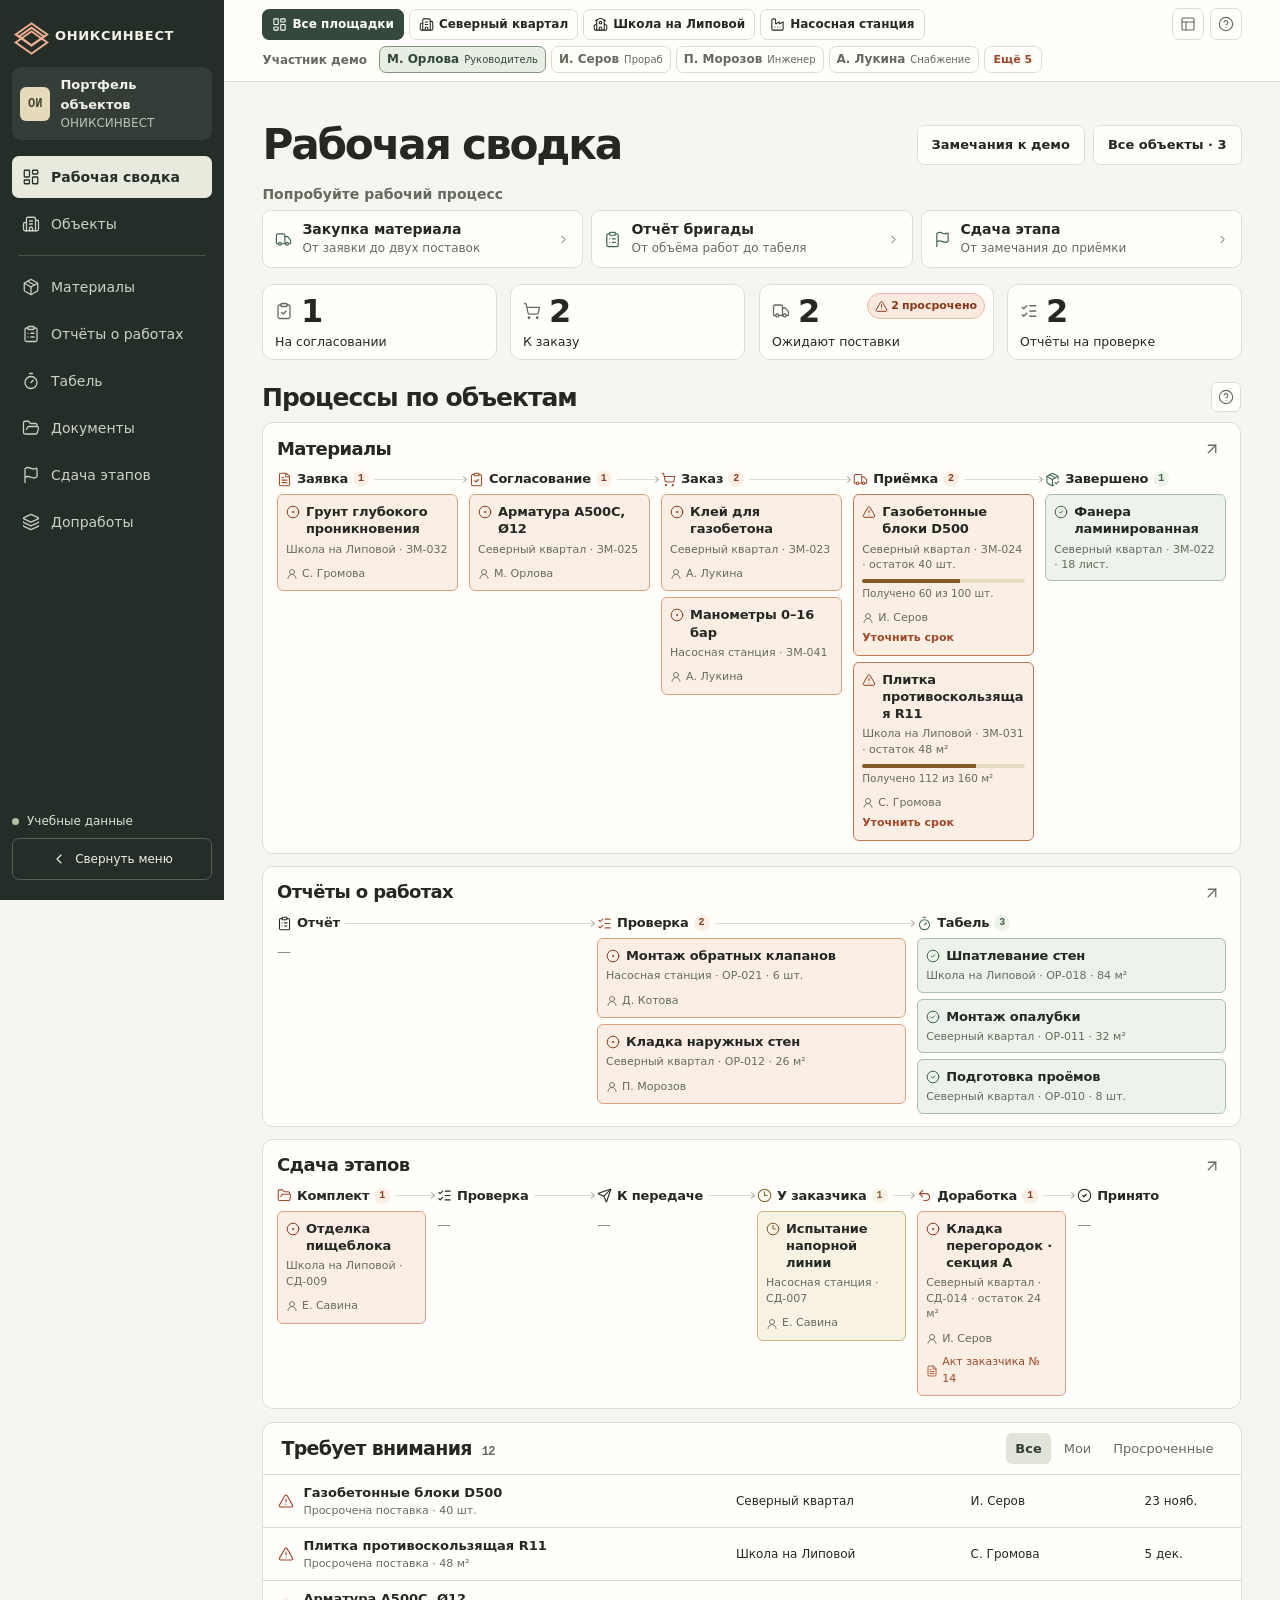
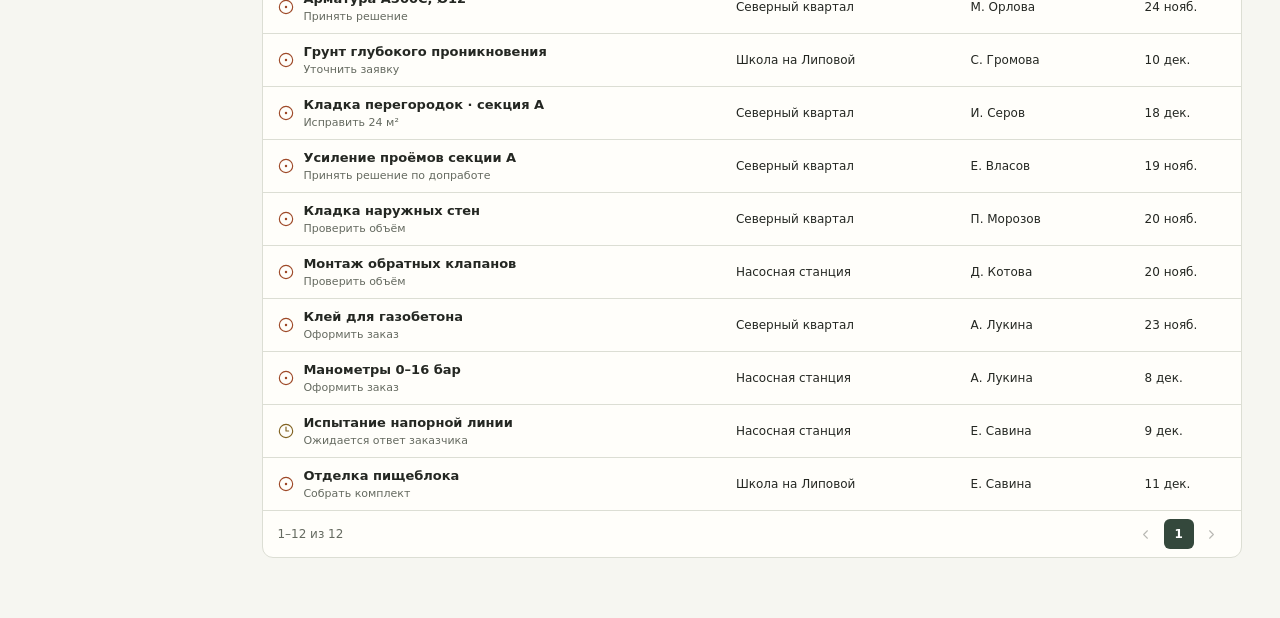
==== commit 606207b0: "Make the Onyxinvest demo a hands-on customer trial Co-authored-by: Codex <codex@openai.com>" ====
--- a/onyxinvest/index.html
+++ b/onyxinvest/index.html
@@ -2,14 +2,14 @@
 <html lang="ru">
 <head><meta charset="utf-8"><meta name="viewport" content="width=device-width,initial-scale=1"><meta name="color-scheme" content="light"><title>Ониксинвест · Обзор объекта</title>
 <meta http-equiv="Content-Security-Policy" content="default-src 'none'; script-src 'unsafe-inline'; style-src 'unsafe-inline'; img-src data:; font-src 'none'; connect-src 'none'; object-src 'none'; base-uri 'none'; form-action 'none'">
-<link rel="icon" href="data:,"><style>*{box-sizing:border-box} :root{color-scheme:light;--ink:#242722;--muted:#656a60;--soft:#eeeee7;--paper:#f6f6f1;--card:#fffefa;--line:#dcded4;--rust:#9e4928;--rust-dark:#803719;--clay:#f7e9df;--green:#3e6652;--mono:ui-monospace,"SFMono-Regular",Consolas,monospace;--sans:"Inter",-apple-system,BlinkMacSystemFont,"Segoe UI",Arial,sans-serif}
+<link rel="icon" href="data:,"><style>*{box-sizing:border-box} :root{color-scheme:light;--ink:#242722;--muted:#656a60;--soft:#eeeee7;--paper:#f6f6f1;--card:#fffefa;--line:#dcded4;--rust:#9e4928;--rust-dark:#803719;--clay:#f7e9df;--green:#3e6652;--mono:ui-monospace,"SFMono-Regular",Menlo,Consolas,monospace;--sans:-apple-system,BlinkMacSystemFont,system-ui,"Segoe UI",sans-serif}
 body{margin:0;font:15px/1.5 var(--sans);background:var(--paper);color:var(--ink);-webkit-font-smoothing:antialiased} h1,h2,h3,p,figure,ol,dl{margin:0} h1,h2,h3,strong,b{font-weight:640} h1,h2,h3{line-height:1.16;letter-spacing:-.035em;text-wrap:balance} a{color:inherit;text-decoration:none} button,input,select,textarea{font:inherit;color:inherit} button,select{cursor:pointer} button{background:none;border:0} button:focus-visible,a:focus-visible,input:focus-visible,select:focus-visible,textarea:focus-visible{outline:3px solid #b86641;outline-offset:2px} .sr,.skiplink:not(:focus){position:absolute;clip-path:inset(50%);width:1px;height:1px;overflow:hidden;white-space:nowrap} .skiplink:focus{position:fixed;z-index:10;background:white;padding:8px} [hidden]{display:none!important}
 .app{display:grid;grid-template-columns:224px minmax(0,1fr);min-height:100svh} #sidebar{position:sticky;top:0;align-self:start;min-height:100svh;display:flex;flex-direction:column;background:#252d29;color:#f2f2e9;padding:25px 14px 18px} .brand{display:flex;align-items:center;gap:9px;font-weight:760;letter-spacing:.05em;font-size:13px;padding:1px 8px 25px} .brand-icon{display:grid;place-items:center;width:29px;height:32px;position:relative}.brand-icon:before,.brand-icon:after,.brand-icon i{position:absolute;content:'';width:17px;height:17px;transform:rotate(45deg) skew(-10deg,-10deg);border:2px solid #f1b191}.brand-icon:before{top:4px}.brand-icon i{top:8px}.brand-icon:after{top:12px}
 .project-pill{display:flex;align-items:center;gap:10px;background:#333c36;border:1px solid #4a534a;border-radius:9px;padding:11px;margin:4px 0 22px}.project-sign{display:grid;place-items:center;background:#e6dbb9;color:#444637;border-radius:6px;width:32px;height:34px;font:650 12px var(--mono)}.project-pill b,.project-pill small{display:block}.project-pill b{font-size:13px}.project-pill small{color:#b9c2b8;font-size:12px}.project-pill:hover{background:#3a463d}
 nav{display:grid;gap:5px}nav a{display:flex;align-items:center;gap:11px;border-radius:7px;color:#cbd1c8;min-height:43px;padding:8px 12px;font-weight:540;font-size:14px}nav a:hover{background:#354038;color:white}nav a[aria-current=page]{background:#e8eade;color:#253027;font-weight:650}.nav-icon{display:inline-grid;place-items:center;width:19px;height:22px;font-size:19px}.side-bottom{margin-top:auto;padding:32px 8px 0;font-size:12px}.offline{display:flex;align-items:center;gap:8px;color:#d9dfd5}.offline i,.hero-meta i{width:7px;height:7px;border-radius:50%;background:#afc3a3}.side-bottom button{display:block;color:#c6cec4;margin:7px 0 0;padding:7px 0;font-size:12px}.side-bottom button:hover{text-decoration:underline}
 .workspace{min-width:0}.topbar{min-height:68px;border-bottom:1px solid var(--line);display:flex;align-items:center;justify-content:space-between;gap:14px;padding:8px clamp(16px,3vw,46px);background:var(--card)}.crumbs,.rolebox{display:flex;align-items:center;gap:12px}.crumbs{font-size:13px;color:var(--muted)}.crumbs span{color:#999e92}.crumbs b{color:var(--ink)}.crumbs a:hover{text-decoration:underline}.avatar{display:grid;place-items:center;width:35px;height:35px;border-radius:50%;background:#e9e8d9;color:#525541;font-size:12px;font-weight:650}.rolebox{gap:8px}.role-select small{display:block;font-size:11px;color:var(--muted)}#role{border:0;padding:0 3px 0 0;background:transparent;font-size:13px;font-weight:650;max-width:150px}#menu,#shade{display:none}#store-state{padding:10px 24px;background:#f9e7c8}
 main{max-width:1440px;padding:clamp(22px,3vw,42px) clamp(16px,3vw,46px) 60px;margin:auto}main:focus{outline:0}.heading{display:flex;align-items:center;justify-content:space-between;gap:20px;flex-wrap:wrap;margin-bottom:22px}.heading h1{font-size:clamp(30px,3.3vw,48px);letter-spacing:-.052em}.heading p,.form-description{color:var(--muted);margin:5px 0 0}.heading p{font-size:15px}.actions{display:flex;align-items:center;flex-wrap:wrap;gap:8px}.btn,.hero-link{display:inline-flex;align-items:center;justify-content:center;gap:7px;min-height:40px;padding:8px 14px;border:1px solid var(--line);border-radius:7px;background:var(--card);color:var(--ink);font-weight:610;font-size:13px}.btn:hover{background:var(--soft)}.btn.primary{color:#fff;background:var(--rust);border-color:var(--rust)}.btn.primary:hover{background:var(--rust-dark)}.btn.subtle{color:var(--rust);border-color:transparent}.btn.quiet{color:var(--rust);border-color:#d6b6a5}.textlink,.back{color:var(--rust);font-size:13px;font-weight:620}.textlink:hover,.back:hover{text-decoration:underline}.back{display:inline-block;margin-bottom:14px}
-.site-hero{display:grid;grid-template-columns:minmax(0,1.05fr) minmax(0,.95fr);overflow:hidden;border-radius:13px;background:#e8e7db;border:1px solid #dcddcf;min-height:210px}.hero-text{padding:25px clamp(18px,2.4vw,36px);align-self:center}.hero-meta{display:flex;align-items:center;gap:8px;font-size:12px;font-weight:640;color:var(--green)}.hero-meta i{background:var(--green)}.hero-text h2{font:540 clamp(30px,3.1vw,48px)/1.03 Georgia,"Times New Roman",serif;letter-spacing:-.055em;margin:13px 0 7px}.hero-text p{font-size:14px;color:#55594f}.hero-text p span{padding:0 5px}.hero-link{margin-top:18px;background:transparent;border-color:#b4b9a9;min-height:34px;padding:5px 11px}.hero-link:hover{background:var(--card)}.site-photo{display:block;position:relative;min-height:180px;background:#cbc7b9;overflow:hidden}.site-photo img{position:absolute;inset:0;height:100%;width:100%;object-fit:cover;object-position:50% 50%}.site-photo span{position:absolute;right:10px;bottom:10px;background:#1e211ee0;color:white;padding:3px 7px;border-radius:4px;font-size:10px}
+.site-hero{display:grid;grid-template-columns:minmax(0,1.05fr) minmax(0,.95fr);overflow:hidden;border-radius:13px;background:#e8e7db;border:1px solid #dcddcf;min-height:210px}.hero-text{padding:25px clamp(18px,2.4vw,36px);align-self:center}.hero-meta{display:flex;align-items:center;gap:8px;font-size:12px;font-weight:640;color:var(--green)}.hero-meta i{background:var(--green)}.hero-text h2{font:540 clamp(30px,3.1vw,48px)/1.03 var(--sans);letter-spacing:-.055em;margin:13px 0 7px}.hero-text p{font-size:14px;color:#55594f}.hero-text p span{padding:0 5px}.hero-link{margin-top:18px;background:transparent;border-color:#b4b9a9;min-height:34px;padding:5px 11px}.hero-link:hover{background:var(--card)}.site-photo{display:block;position:relative;min-height:180px;background:#cbc7b9;overflow:hidden}.site-photo img{position:absolute;inset:0;height:100%;width:100%;object-fit:cover;object-position:50% 50%}.site-photo span{position:absolute;right:10px;bottom:10px;background:#1e211ee0;color:white;padding:3px 7px;border-radius:4px;font-size:10px}
 .metrics{display:grid;grid-template-columns:repeat(3,minmax(0,1fr));gap:13px;margin:17px 0}.metric,.panel{border:1px solid var(--line);border-radius:11px;background:var(--card)}.metric{display:block;padding:16px 18px}.metric:hover{border-color:#b3b7a8}.metric>span{font-size:13px;color:var(--muted);font-weight:540}.metric>div{display:flex;justify-content:space-between;align-items:end}.metric b{font-size:36px;letter-spacing:-.055em;line-height:1.2}.round-arrow{font-size:15px;color:#777e71}.dashboard-cols,.details-grid{display:grid;grid-template-columns:minmax(0,1.25fr) minmax(0,1fr);gap:15px}.dashboard-cols .panel,.details-grid .panel{min-width:0}.details-grid{grid-template-columns:minmax(0,1.5fr) minmax(260px,.9fr);align-items:start}.stack{display:grid;gap:15px;min-width:0}.padded{padding:20px}.panel h2,.section-head h2{font-size:19px}.panel h3{font-size:16px;margin:16px 0 8px}.section-head{padding:17px 18px 13px;display:flex;align-items:center;justify-content:space-between;gap:8px}.section-head>.textlink{font-size:12px}.section-head>span{color:var(--muted);font-size:12px}
 .inbox-row,.doc-row,.personrow{display:flex;align-items:center;gap:12px}.inbox-row,.doc-row{border-top:1px solid var(--line);padding:13px 18px}.inbox-row:hover,.doc-row:hover{background:#f6f5ed}.inbox-row:last-child,.doc-row:last-child{border-radius:0 0 11px 11px}.inbox-row>div,.doc-row>div{min-width:0}.inbox-row strong,.doc-row strong,.record strong,.personrow strong{display:block;line-height:1.32;font-size:14px;overflow-wrap:anywhere}.tile-icon,.fileicon{display:grid;place-items:center;width:33px;height:36px;flex:none;border:1px solid #d8d7c9;border-radius:6px;color:#666d58;background:#eeeee2;font:600 13px var(--mono)}.fileicon{font-size:19px}.fileicon.photo{background:#e5edef;color:#41636e}.chev{margin-inline-start:auto;color:#909586;font-size:20px}.meta{font:500 11px/1.5 var(--mono);color:var(--muted);letter-spacing:.02em}.badge{display:inline-flex;align-items:center;width:fit-content;max-width:100%;padding:3px 8px;border-radius:20px;font-size:11.5px;font-weight:590;line-height:1.3;background:#eeede6;color:#51564b}.inbox-row .badge{margin-top:5px}.badge.pending,.badge.review{background:#f7eed0;color:#775622}.badge.partial,.badge.returned{background:#fae6d8;color:#8b462a}.badge.confirmed,.badge.approved,.badge.complete{background:#e4efe5;color:#396247}.badge.ordered{background:#e1ecee;color:#3d6063}.badge.rejected{background:#f7e0df;color:#8b4440}.supply{padding:7px 18px 17px}.supply>div:first-child{display:flex;align-items:center;gap:7px;flex-wrap:wrap}.supply h3{font-size:17px;margin:8px 0}.supply h3 a:hover{text-decoration:underline}.supply-count{color:var(--muted);font-size:15px}.supply-count b{color:var(--ink);font-size:26px}.bar{width:100%;height:7px;background:repeating-linear-gradient(125deg,#ebe4d7 0 4px,#d5cab8 4px 5px);border-radius:5px;overflow:hidden;margin:8px 0}.bar i{height:100%;display:block;background:var(--rust)}.supply p{font-size:13px;color:var(--muted);margin-bottom:9px}
 .tools{display:flex;align-items:center;justify-content:space-between;gap:12px;flex-wrap:wrap;margin:12px 0 15px}.pills{display:flex;gap:4px;flex-wrap:wrap}.pills button{padding:6px 9px;border-radius:6px;font-size:13px;color:var(--muted)}.pills button[aria-pressed=true]{background:#e1e5d9;color:#323f30;font-weight:650}.tools input,.fields input:not([type=checkbox]),.fields select,.fields textarea{border:1px solid #cacdc0;border-radius:6px;min-height:39px;background:#fffefb;padding:7px 10px;width:100%}.tools input{width:min(225px,100%);font-size:13px}.table-scroll{overflow:auto;border-radius:11px}table{border-collapse:collapse;width:100%;font-size:13px}th,td{text-align:left;padding:13px 14px;vertical-align:middle;border-bottom:1px solid var(--line)}th{color:var(--muted);background:#f0f1e9;font-size:11px;font-weight:620}tr:last-child td{border-bottom:0}tbody tr:hover{background:#f8f7ef}.record{display:block}.record:hover strong{text-decoration:underline}.empty,.end-note{padding:17px;color:var(--muted);font-size:14px}.state-line{display:flex;align-items:center;gap:11px;color:var(--muted);font-size:13px;margin:-9px 0 19px}.balance{padding:0 20px 14px}.balance .section-head{padding-inline:0}.numbers{display:grid;grid-template-columns:repeat(3,minmax(0,1fr));margin:0 0 12px}.numbers b,.numbers small{display:block}.numbers b{font-size:clamp(29px,3.5vw,45px);line-height:1.15;letter-spacing:-.052em;font-variant-numeric:tabular-nums}.numbers small,.doc-row small,.history small,.personrow small,.role-preview small{font-size:12px;display:block;color:var(--muted)}.numbers>div:last-child b{color:var(--rust)}.steps{display:flex;list-style:none;padding:0;margin:19px 0;gap:3px}.steps li{flex:1;font-size:12px;color:var(--muted)}.steps li span{display:block;height:4px;background:var(--line);border-radius:2px;margin-bottom:4px}.steps li.done span{background:#647c65}.role-hint{display:flex;flex-wrap:wrap;align-items:center;gap:8px;font-size:13px;color:var(--muted)}.end-note{padding:0}
@@ -25,7 +25,7 @@
 
 .steps li.current{color:var(--rust);font-weight:650}.steps li.current span{background:repeating-linear-gradient(125deg,var(--rust) 0 3px,#e9d9cd 3px 6px)}
 
-.compact-project{display:flex;align-items:center;justify-content:space-between;gap:20px;margin-bottom:17px}.project-context{display:block;font-size:12px;font-weight:650;color:var(--muted);margin-bottom:4px}.compact-project h1{font:540 clamp(35px,3.5vw,52px)/1.04 Georgia,"Times New Roman",serif;letter-spacing:-.055em}.compact-project p{display:flex;align-items:center;gap:13px;flex-wrap:wrap;color:var(--muted);font-size:13px;margin-top:6px}.compact-project p a{font-size:12px}.project-thumb{position:relative;width:140px;height:76px;flex:none;border-radius:8px;overflow:hidden}.project-thumb img{width:100%;height:100%;object-fit:cover}.project-thumb span{position:absolute;right:5px;bottom:5px;background:#242923cd;color:white;padding:1px 5px;border-radius:3px;font-size:10px}.process-metrics{grid-template-columns:repeat(4,minmax(0,1fr));margin:0 0 22px}.process-metrics .metric{padding:12px 15px}.process-metrics .metric b{font-size:32px}.process-metrics .metric>span{font-size:12.5px}
+.compact-project{display:flex;align-items:center;justify-content:space-between;gap:20px;margin-bottom:17px}.project-context{display:block;font-size:12px;font-weight:650;color:var(--muted);margin-bottom:4px}.compact-project h1{font:540 clamp(35px,3.5vw,52px)/1.04 var(--sans);letter-spacing:-.055em}.compact-project p{display:flex;align-items:center;gap:13px;flex-wrap:wrap;color:var(--muted);font-size:13px;margin-top:6px}.compact-project p a{font-size:12px}.project-thumb{position:relative;width:140px;height:76px;flex:none;border-radius:8px;overflow:hidden}.project-thumb img{width:100%;height:100%;object-fit:cover}.project-thumb span{position:absolute;right:5px;bottom:5px;background:#242923cd;color:white;padding:1px 5px;border-radius:3px;font-size:10px}.process-metrics{grid-template-columns:repeat(4,minmax(0,1fr));margin:0 0 22px}.process-metrics .metric{padding:12px 15px}.process-metrics .metric b{font-size:32px}.process-metrics .metric>span{font-size:12.5px}
 .process-board{container-type:inline-size;--act-ink:#8b3d1d;--act-line:#dfa17c;--act-wash:#fbefe5;--wait-ink:#815c22;--wait-line:#cdb57f;--wait-wash:#f7f2e4;--done-ink:#41644d;--done-line:#aebfad;--done-wash:#edf3ea}
 .process-head,.lane-head{display:flex;align-items:center;justify-content:space-between;gap:10px;flex-wrap:wrap}.process-head{margin:0 0 10px}.process-head h2{font-size:25px;letter-spacing:-.04em}.board-key{display:flex;gap:11px;flex-wrap:wrap}.board-key span{display:inline-flex;align-items:center;gap:5px;font-size:11px;color:var(--muted)}.board-key span:before,.item-state i{content:'';width:7px;height:7px;border-radius:2px;flex:none}.board-key .act:before,.act .item-state i{background:var(--act-ink)}.board-key .wait:before,.wait .item-state i{background:transparent;border:1.5px solid var(--wait-ink);border-radius:50%}.board-key .done:before,.done .item-state i{content:'✓';font:700 11px/8px var(--sans);color:var(--done-ink);width:9px}.done .item-state i:before{content:'✓';font:700 11px/8px var(--sans)}
 .lane{border:1px solid var(--line);border-radius:11px;background:var(--card);padding:16px 17px;margin:0 0 12px}.lane-head{margin-bottom:15px}.lane-head h3{font-size:18px}.lane-head .textlink{font-size:12px}.process-stages{list-style:none;padding:0;display:grid;gap:11px;grid-template-columns:repeat(5,minmax(0,1fr))}.reports-lane .process-stages{grid-template-columns:repeat(3,minmax(0,1fr))}.process-stage{position:relative;min-width:0}.stage-top{display:flex;align-items:center;gap:6px;position:relative}.stage-top:after{content:'';display:block;height:1px;background:var(--line);flex:1}.process-stage:not(:last-child) .stage-top:after{margin-right:-8px}.stage-top strong{font-size:13px;line-height:1.25;letter-spacing:-.015em}.stage-no{display:grid;place-items:center;font:540 10px/1 var(--mono);color:var(--muted);background:var(--soft);border:1px solid var(--line);border-radius:4px;min-width:22px;height:20px}.stage-owner{color:var(--muted);font-size:11px;line-height:1.3;margin:4px 0 9px}.stage-records{display:grid;align-content:start;gap:6px}.process-item{position:relative;display:grid;align-content:start;gap:4px;min-width:0;border:1px solid var(--line);padding:10px 9px 9px;border-radius:6px}.process-item.act{background:var(--act-wash);border-color:var(--act-line);color:var(--act-ink)}.process-item.wait{background:var(--wait-wash);border-color:var(--wait-line);color:var(--wait-ink)}.process-item.done{background:var(--done-wash);border-color:var(--done-line);color:var(--done-ink)}.item-state{display:flex;align-items:center;gap:5px;padding-right:8px;font-size:10.5px;font-weight:670;line-height:1.3}.process-item strong{color:var(--ink);font-size:13.5px;line-height:1.3;overflow-wrap:anywhere;letter-spacing:-.01em}.process-item small{font-size:10.5px;line-height:1.4;color:var(--muted);overflow-wrap:anywhere}.item-open{position:absolute;right:4px;top:5px;font-size:11px;line-height:1;opacity:.65}.process-item:hover strong{text-decoration:underline;text-underline-offset:2px}.process-item:hover{filter:brightness(.975)}.stage-add{width:100%;border:1px dashed #b8bcae;border-radius:6px;min-height:45px;font-size:12px;font-weight:630;color:#4e604b;text-align:left;padding:8px 10px;background:#f7f8f1}.stage-add:hover{background:#e9ede2}.no-work{padding:9px 2px;color:var(--muted);font-size:12px}.more-items>summary{cursor:pointer;font-size:11px;color:var(--muted);padding:3px 0}.more-items[open]{display:grid;gap:5px}.more-items a{margin-top:5px}
@@ -46,7 +46,7 @@
 
 
 .site-picker-label{display:grid;min-width:0;gap:1px}.site-picker-label small{font-weight:550;font-size:10px;color:var(--muted)}#site-picker{border:1px solid var(--line);border-radius:6px;background:var(--card);font-weight:625;font-size:13px;padding:4px 21px 4px 8px;max-width:100%;min-height:30px}.role-select #role{max-width:215px;font-size:12px}.crumbs,.rolebox,.role-select{min-width:0}.crumbs{flex:1}.nav-divider{height:1px;background:#485247;margin:5px 6px}
-.site-grid{display:grid;grid-template-columns:repeat(auto-fit,minmax(min(228px,100%),1fr));gap:14px;margin-bottom:24px}.site-card{min-width:0;display:flex;flex-direction:column;border:1px solid var(--line);border-radius:11px;padding:17px;background:var(--card)}.site-card>header,.site-card>footer{display:flex;align-items:center;justify-content:space-between;flex-wrap:wrap;gap:6px}.site-card h2{font:530 clamp(24px,2vw,31px)/1.15 Georgia,"Times New Roman",serif;letter-spacing:-.045em;margin:13px 0 3px}.site-card h2 a:hover,.site-ref:hover{text-decoration:underline}.site-code{font:520 11px/1.4 var(--mono);color:var(--muted)}.site-state{border-radius:20px;background:#e8eee2;color:#4a604b;font-size:11px;padding:2px 7px}.site-area{font-size:12px;color:var(--muted)}.site-spec{display:grid;grid-template-columns:auto 1fr;gap:4px 8px;margin:14px 0;font-size:12px}.site-spec span{color:var(--muted)}.site-spec strong{font-weight:570;text-align:right}.site-target{border-top:1px solid var(--line);padding:10px 0 12px}.site-target small{font-size:11px;color:var(--muted)}.site-target p{font-size:13px;line-height:1.4;margin-top:2px}.card-signal{margin-top:auto;margin-bottom:12px}.card-signal a{display:flex;align-items:center;gap:6px;padding:6px 8px;background:#f5f1e6;border-radius:4px;font-size:11.5px;font-weight:560}.card-signal a>span:last-child{margin-left:auto}.card-signal i{width:7px;height:7px;border-radius:50%;background:#987c45}.card-signal i.urgent{background:#af4626}.card-signal a:has(.urgent){color:#943b23;background:#fbebe1}.card-signal small{color:var(--muted)}.site-card>footer{border-top:1px solid var(--line);padding-top:10px}.passport-link{font-size:12px;color:var(--muted);text-decoration:underline;text-underline-offset:2px}.portfolio-queue{overflow:hidden}.portfolio-row{display:grid;grid-template-columns:2fr 1.15fr 1.1fr .52fr;align-items:center;gap:12px;border-top:1px solid var(--line);padding:11px 18px;font-size:13px}.portfolio-row strong,.portfolio-row small{display:block}.portfolio-row small{font-size:11px;color:var(--muted)}.queue-record strong{font-size:14px}.queue-record:hover strong{text-decoration:underline}.queue-action{font-size:11px;color:var(--rust)}.queue-action.urgent{font-weight:680;color:#a13f25}.queue-action.wait{color:#7b6333}.queue-labels{font-size:11px;font-weight:600;color:var(--muted);background:#f0f1e9;padding-block:7px}.queue-note{margin:0;padding:9px 18px;color:var(--muted);font-size:11px}.site-related{display:grid;margin-top:9px}.site-related a{display:flex;justify-content:space-between;padding:7px 0;font-size:13px;border-bottom:1px solid var(--line)}.site-related b{color:var(--rust)}.team-fields summary{cursor:pointer;font-weight:620;font-size:13px}.team-fields[open]>.fields{margin-top:10px}
+.site-grid{display:grid;grid-template-columns:repeat(auto-fit,minmax(min(228px,100%),1fr));gap:14px;margin-bottom:24px}.site-card{min-width:0;display:flex;flex-direction:column;border:1px solid var(--line);border-radius:11px;padding:17px;background:var(--card)}.site-card>header,.site-card>footer{display:flex;align-items:center;justify-content:space-between;flex-wrap:wrap;gap:6px}.site-card h2{font:530 clamp(24px,2vw,31px)/1.15 var(--sans);letter-spacing:-.045em;margin:13px 0 3px}.site-card h2 a:hover,.site-ref:hover{text-decoration:underline}.site-code{font:520 11px/1.4 var(--mono);color:var(--muted)}.site-state{border-radius:20px;background:#e8eee2;color:#4a604b;font-size:11px;padding:2px 7px}.site-area{font-size:12px;color:var(--muted)}.site-spec{display:grid;grid-template-columns:auto 1fr;gap:4px 8px;margin:14px 0;font-size:12px}.site-spec span{color:var(--muted)}.site-spec strong{font-weight:570;text-align:right}.site-target{border-top:1px solid var(--line);padding:10px 0 12px}.site-target small{font-size:11px;color:var(--muted)}.site-target p{font-size:13px;line-height:1.4;margin-top:2px}.card-signal{margin-top:auto;margin-bottom:12px}.card-signal a{display:flex;align-items:center;gap:6px;padding:6px 8px;background:#f5f1e6;border-radius:4px;font-size:11.5px;font-weight:560}.card-signal a>span:last-child{margin-left:auto}.card-signal i{width:7px;height:7px;border-radius:50%;background:#987c45}.card-signal i.urgent{background:#af4626}.card-signal a:has(.urgent){color:#943b23;background:#fbebe1}.card-signal small{color:var(--muted)}.site-card>footer{border-top:1px solid var(--line);padding-top:10px}.passport-link{font-size:12px;color:var(--muted);text-decoration:underline;text-underline-offset:2px}.portfolio-queue{overflow:hidden}.portfolio-row{display:grid;grid-template-columns:2fr 1.15fr 1.1fr .52fr;align-items:center;gap:12px;border-top:1px solid var(--line);padding:11px 18px;font-size:13px}.portfolio-row strong,.portfolio-row small{display:block}.portfolio-row small{font-size:11px;color:var(--muted)}.queue-record strong{font-size:14px}.queue-record:hover strong{text-decoration:underline}.queue-action{font-size:11px;color:var(--rust)}.queue-action.urgent{font-weight:680;color:#a13f25}.queue-action.wait{color:#7b6333}.queue-labels{font-size:11px;font-weight:600;color:var(--muted);background:#f0f1e9;padding-block:7px}.queue-note{margin:0;padding:9px 18px;color:var(--muted);font-size:11px}.site-related{display:grid;margin-top:9px}.site-related a{display:flex;justify-content:space-between;padding:7px 0;font-size:13px;border-bottom:1px solid var(--line)}.site-related b{color:var(--rust)}.team-fields summary{cursor:pointer;font-weight:620;font-size:13px}.team-fields[open]>.fields{margin-top:10px}
 @media(max-width:680px){.site-grid{grid-template-columns:1fr;gap:10px}.site-card{padding:14px}.site-card h2{font-size:25px}.portfolio-row{grid-template-columns:minmax(0,1.35fr) minmax(0,1fr);gap:6px;padding:10px 12px}.queue-record{grid-row:span 3}.queue-labels{display:none}.portfolio-row time{font-size:11px;color:var(--muted)}.site-picker-label{max-width:calc(100% - 42px)}#site-picker{max-width:100%;font-size:12px;min-height:34px;width:100%}.topbar{gap:6px}.role-select #role{max-width:116px}.portfolio-queue .pills button{font-size:12px}}
 
 .heading>div,.site-card>*,.compact-project>div,.queue-record,.site-spec strong{min-width:0;overflow-wrap:anywhere}.heading h1{overflow-wrap:anywhere}
@@ -141,6 +141,24 @@
 .handoff-actions{margin:0 0 0 auto;align-self:center}.handoff-line>div{min-width:0}
 @media(max-width:680px){.handoff-line:has(.handoff-actions){display:grid;grid-template-columns:18px minmax(0,1fr)}.handoff-actions{grid-column:2;margin:0}}
 
+body{-webkit-font-smoothing:antialiased;-moz-osx-font-smoothing:grayscale}
+button,input,select,textarea,option{font-family:var(--sans)}
+.trial-choices{margin:0 0 16px}.trial-choices h2{font-size:14px;letter-spacing:normal;margin:0 0 7px;color:var(--muted)}
+.trial-cards{display:grid;grid-template-columns:repeat(3,minmax(0,1fr));gap:8px}
+.trial-card{display:flex;align-items:center;gap:10px;text-align:left;background:var(--card);border:1px solid var(--line);border-radius:9px;color:var(--ink);padding:10px 12px}
+.trial-card:hover,.trial-card:focus-visible{border-color:var(--green);background:var(--soft)}
+.trial-card .ci,.trial-meta .ci{flex:none;width:17px;height:17px;color:var(--green)}.trial-card .ci:last-child{margin-left:auto;width:13px}
+.trial-card b,.trial-card small{display:block}.trial-card b{font-size:14px;line-height:1.2}.trial-card small{color:var(--muted);font-size:12px;margin-top:2px}
+.trial-guide{display:flex;justify-content:space-between;align-items:center;gap:16px;background:var(--card);border:1px solid var(--line);border-left:3px solid var(--green);border-radius:10px;padding:14px 16px;margin:0 0 15px}
+.trial-meta{display:flex;gap:6px;align-items:center;color:var(--green);font-size:12px;font-weight:650}.trial-guide h2{font-size:19px;margin:5px 0 3px}.trial-guide p{font-size:14px;color:var(--muted);max-width:70ch}.trial-actions{display:flex;gap:8px;flex-wrap:wrap;align-items:center;justify-content:flex-end}.trial-actions .btn{white-space:normal}.trial-actions .textlink{font-size:12px}
+.example-fill,.form-observation{color:var(--green);font-weight:650;background:transparent;border:0;text-decoration:underline;text-underline-offset:3px;justify-self:start;padding:5px 0}.example-fill:disabled{color:var(--muted);text-decoration:none}.form-observation{margin-top:12px;font-size:13px}.trial-source{background:var(--soft)}
+.review-entry{font-size:13px}.review-entry [data-note-count]{background:var(--soft);border-radius:20px;padding:1px 6px}
+.review-context{padding:8px 12px;border-radius:7px;background:var(--soft);color:var(--ink);font-size:13px;overflow-wrap:anywhere;margin:8px 0 14px}
+.review-pad{padding:22px}.review-help{font-size:13px;line-height:1.4;color:var(--muted);margin:12px 0}.review-list{list-style:none;margin:12px 0;padding:0}.review-list li{padding:10px 0;border-bottom:1px solid var(--line);overflow-wrap:anywhere}.review-list strong,.review-list span,.review-list small{display:block}.review-list span,.review-list small,.review-list p{color:var(--muted);font-size:13px}.review-list strong{font-size:15px;margin:4px 0}.review-export{display:flex;gap:6px;flex-wrap:wrap}.review-pad textarea{width:100%}
+@media(max-width:680px){.trial-cards{gap:5px}.trial-card{padding:8px 5px;gap:5px;min-height:48px}.trial-card .ci{width:14px;height:14px}.trial-card .ci:last-child,.trial-card small{display:none}.trial-card b{font-size:13px}.trial-guide{align-items:start;flex-direction:column;gap:8px;padding:12px}.trial-actions{justify-content:flex-start}.trial-guide h2{font-size:17px}.review-pad{padding:16px}}
+
+.trial-detail{display:block;color:var(--muted);font-size:12px;margin-top:6px}.trial-difference{border:0;background:transparent;color:var(--rust);font-weight:600;padding:6px 2px;text-decoration:underline;text-underline-offset:3px}
+
 </style></head><body>
 <a class="skiplink" href="#page" onclick="event.preventDefault();document.querySelector('#page').focus()">К содержимому</a>
 <!-- ISC License
@@ -186,7 +204,7 @@
 <svg xmlns="http://www.w3.org/2000/svg" aria-hidden="true" width="0" height="0" class="sprite"><symbol id="ci-building-2" viewBox="0 0 24 24"><path d="M10 12h4"/><path d="M10 8h4"/><path d="M14 21v-3a2 2 0 0 0-4 0v3"/><path d="M6 10H4a2 2 0 0 0-2 2v7a2 2 0 0 0 2 2h16a2 2 0 0 0 2-2V9a2 2 0 0 0-2-2h-2"/><path d="M6 21V5a2 2 0 0 1 2-2h8a2 2 0 0 1 2 2v16"/></symbol><symbol id="ci-school" viewBox="0 0 24 24"><path d="M14 21v-3a2 2 0 0 0-4 0v3"/><path d="M18 5v16"/><path d="m4 6 7.106-3.79a2 2 0 0 1 1.788 0L20 6"/><path d="m6 11-3.52 2.147a1 1 0 0 0-.48.854V19a2 2 0 0 0 2 2h16a2 2 0 0 0 2-2v-5a1 1 0 0 0-.48-.853L18 11"/><path d="M6 5v16"/><circle cx="12" cy="9" r="2"/></symbol><symbol id="ci-factory" viewBox="0 0 24 24"><path d="M12 16h.01"/><path d="M16 16h.01"/><path d="M3 19a2 2 0 0 0 2 2h14a2 2 0 0 0 2-2V8.5a.5.5 0 0 0-.769-.422l-4.462 2.844A.5.5 0 0 1 15 10.5v-2a.5.5 0 0 0-.769-.422L9.77 10.922A.5.5 0 0 1 9 10.5V5a2 2 0 0 0-2-2H5a2 2 0 0 0-2 2z"/><path d="M8 16h.01"/></symbol><symbol id="ci-layers" viewBox="0 0 24 24"><path d="M12.83 2.18a2 2 0 0 0-1.66 0L2.6 6.08a1 1 0 0 0 0 1.83l8.58 3.91a2 2 0 0 0 1.66 0l8.58-3.9a1 1 0 0 0 0-1.83z"/><path d="M2 12a1 1 0 0 0 .58.91l8.6 3.91a2 2 0 0 0 1.65 0l8.58-3.9A1 1 0 0 0 22 12"/><path d="M2 17a1 1 0 0 0 .58.91l8.6 3.91a2 2 0 0 0 1.65 0l8.58-3.9A1 1 0 0 0 22 17"/></symbol><symbol id="ci-calendar-days" viewBox="0 0 24 24"><path d="M8 2v4"/><path d="M16 2v4"/><rect width="18" height="18" x="3" y="4" rx="2"/><path d="M3 10h18"/><path d="M8 14h.01"/><path d="M12 14h.01"/><path d="M16 14h.01"/><path d="M8 18h.01"/><path d="M12 18h.01"/><path d="M16 18h.01"/></symbol><symbol id="ci-user-round" viewBox="0 0 24 24"><circle cx="12" cy="8" r="5"/><path d="M20 21a8 8 0 0 0-16 0"/></symbol><symbol id="ci-triangle-alert" viewBox="0 0 24 24"><path d="m21.73 18-8-14a2 2 0 0 0-3.48 0l-8 14A2 2 0 0 0 4 21h16a2 2 0 0 0 1.73-3"/><path d="M12 9v4"/><path d="M12 17h.01"/></symbol><symbol id="ci-clock-3" viewBox="0 0 24 24"><circle cx="12" cy="12" r="10"/><path d="M12 6v6h4"/></symbol><symbol id="ci-circle-check" viewBox="0 0 24 24"><circle cx="12" cy="12" r="10"/><path d="m9 12 2 2 4-4"/></symbol><symbol id="ci-circle-pause" viewBox="0 0 24 24"><circle cx="12" cy="12" r="10"/><line x1="10" x2="10" y1="15" y2="9"/><line x1="14" x2="14" y1="15" y2="9"/></symbol><symbol id="ci-circle-play" viewBox="0 0 24 24"><path d="M9 9.003a1 1 0 0 1 1.517-.859l4.997 2.997a1 1 0 0 1 0 1.718l-4.997 2.997A1 1 0 0 1 9 14.996z"/><circle cx="12" cy="12" r="10"/></symbol><symbol id="ci-circle-x" viewBox="0 0 24 24"><circle cx="12" cy="12" r="10"/><path d="m15 9-6 6"/><path d="m9 9 6 6"/></symbol><symbol id="ci-clipboard-check" viewBox="0 0 24 24"><rect width="8" height="4" x="8" y="2" rx="1" ry="1"/><path d="M16 4h2a2 2 0 0 1 2 2v14a2 2 0 0 1-2 2H6a2 2 0 0 1-2-2V6a2 2 0 0 1 2-2h2"/><path d="m9 14 2 2 4-4"/></symbol><symbol id="ci-package" viewBox="0 0 24 24"><path d="M11 21.73a2 2 0 0 0 2 0l7-4A2 2 0 0 0 21 16V8a2 2 0 0 0-1-1.73l-7-4a2 2 0 0 0-2 0l-7 4A2 2 0 0 0 3 8v8a2 2 0 0 0 1 1.73z"/><path d="M12 22V12"/><polyline points="3.29 7 12 12 20.71 7"/><path d="m7.5 4.27 9 5.15"/></symbol><symbol id="ci-truck" viewBox="0 0 24 24"><path d="M14 18V6a2 2 0 0 0-2-2H4a2 2 0 0 0-2 2v11a1 1 0 0 0 1 1h2"/><path d="M15 18H9"/><path d="M19 18h2a1 1 0 0 0 1-1v-3.65a1 1 0 0 0-.22-.624l-3.48-4.35A1 1 0 0 0 17.52 8H14"/><circle cx="17" cy="18" r="2"/><circle cx="7" cy="18" r="2"/></symbol><symbol id="ci-shopping-cart" viewBox="0 0 24 24"><circle cx="8" cy="21" r="1"/><circle cx="19" cy="21" r="1"/><path d="M2.05 2.05h2l2.66 12.42a2 2 0 0 0 2 1.58h9.78a2 2 0 0 0 1.95-1.57l1.65-7.43H5.12"/></symbol><symbol id="ci-file-text" viewBox="0 0 24 24"><path d="M6 22a2 2 0 0 1-2-2V4a2 2 0 0 1 2-2h8a2.4 2.4 0 0 1 1.704.706l3.588 3.588A2.4 2.4 0 0 1 20 8v12a2 2 0 0 1-2 2z"/><path d="M14 2v5a1 1 0 0 0 1 1h5"/><path d="M10 9H8"/><path d="M16 13H8"/><path d="M16 17H8"/></symbol><symbol id="ci-book-open" viewBox="0 0 24 24"><path d="M12 7v14"/><path d="M3 18a1 1 0 0 1-1-1V4a1 1 0 0 1 1-1h5a4 4 0 0 1 4 4 4 4 0 0 1 4-4h5a1 1 0 0 1 1 1v13a1 1 0 0 1-1 1h-6a3 3 0 0 0-3 3 3 3 0 0 0-3-3z"/></symbol><symbol id="ci-layout-dashboard" viewBox="0 0 24 24"><rect width="7" height="9" x="3" y="3" rx="1"/><rect width="7" height="5" x="14" y="3" rx="1"/><rect width="7" height="9" x="14" y="12" rx="1"/><rect width="7" height="5" x="3" y="16" rx="1"/></symbol><symbol id="ci-folder-open" viewBox="0 0 24 24"><path d="m6 14 1.5-2.9A2 2 0 0 1 9.24 10H20a2 2 0 0 1 1.94 2.5l-1.54 6a2 2 0 0 1-1.95 1.5H4a2 2 0 0 1-2-2V5a2 2 0 0 1 2-2h3.9a2 2 0 0 1 1.69.9l.81 1.2a2 2 0 0 0 1.67.9H18a2 2 0 0 1 2 2v2"/></symbol><symbol id="ci-notebook-tabs" viewBox="0 0 24 24"><path d="M2 6h4"/><path d="M2 10h4"/><path d="M2 14h4"/><path d="M2 18h4"/><rect width="16" height="20" x="4" y="2" rx="2"/><path d="M15 2v20"/><path d="M15 7h5"/><path d="M15 12h5"/><path d="M15 17h5"/></symbol><symbol id="ci-timer" viewBox="0 0 24 24"><line x1="10" x2="14" y1="2" y2="2"/><line x1="12" x2="15" y1="14" y2="11"/><circle cx="12" cy="14" r="8"/></symbol><symbol id="ci-image" viewBox="0 0 24 24"><rect width="18" height="18" x="3" y="3" rx="2" ry="2"/><circle cx="9" cy="9" r="2"/><path d="m21 15-3.086-3.086a2 2 0 0 0-2.828 0L6 21"/></symbol><symbol id="ci-file-spreadsheet" viewBox="0 0 24 24"><path d="M6 22a2 2 0 0 1-2-2V4a2 2 0 0 1 2-2h8a2.4 2.4 0 0 1 1.704.706l3.588 3.588A2.4 2.4 0 0 1 20 8v12a2 2 0 0 1-2 2z"/><path d="M14 2v5a1 1 0 0 0 1 1h5"/><path d="M8 13h2"/><path d="M14 13h2"/><path d="M8 17h2"/><path d="M14 17h2"/></symbol><symbol id="ci-list-checks" viewBox="0 0 24 24"><path d="M13 5h8"/><path d="M13 12h8"/><path d="M13 19h8"/><path d="m3 17 2 2 4-4"/><path d="m3 7 2 2 4-4"/></symbol><symbol id="ci-plus" viewBox="0 0 24 24"><path d="M5 12h14"/><path d="M12 5v14"/></symbol><symbol id="ci-arrow-up-right" viewBox="0 0 24 24"><path d="M7 7h10v10"/><path d="M7 17 17 7"/></symbol><symbol id="ci-map-pin" viewBox="0 0 24 24"><path d="M20 10c0 4.993-5.539 10.193-7.399 11.799a1 1 0 0 1-1.202 0C9.539 20.193 4 14.993 4 10a8 8 0 0 1 16 0"/><circle cx="12" cy="10" r="3"/></symbol><symbol id="ci-pencil" viewBox="0 0 24 24"><path d="M21.174 6.812a1 1 0 0 0-3.986-3.987L3.842 16.174a2 2 0 0 0-.5.83l-1.321 4.352a.5.5 0 0 0 .623.622l4.353-1.32a2 2 0 0 0 .83-.497z"/><path d="m15 5 4 4"/></symbol><symbol id="ci-undo-2" viewBox="0 0 24 24"><path d="M9 14 4 9l5-5"/><path d="M4 9h10.5a5.5 5.5 0 0 1 5.5 5.5a5.5 5.5 0 0 1-5.5 5.5H11"/></symbol><symbol id="ci-circle-help" viewBox="0 0 24 24"><circle cx="12" cy="12" r="10"/><path d="M9.09 9a3 3 0 0 1 5.83 1c0 2-3 3-3 3"/><path d="M12 17h.01"/></symbol><symbol id="ci-panels-top-left" viewBox="0 0 24 24"><rect width="18" height="18" x="3" y="3" rx="2"/><path d="M3 9h18"/><path d="M9 21V9"/></symbol><symbol id="ci-badge-check" viewBox="0 0 24 24"><path d="M3.85 8.62a4 4 0 0 1 4.78-4.77 4 4 0 0 1 6.74 0 4 4 0 0 1 4.78 4.78 4 4 0 0 1 0 6.74 4 4 0 0 1-4.77 4.78 4 4 0 0 1-6.75 0 4 4 0 0 1-4.78-4.77 4 4 0 0 1 0-6.76Z"/><path d="m9 12 2 2 4-4"/></symbol><symbol id="ci-warehouse" viewBox="0 0 24 24"><path d="M18 21V10a1 1 0 0 0-1-1H7a1 1 0 0 0-1 1v11"/><path d="M22 19a2 2 0 0 1-2 2H4a2 2 0 0 1-2-2V8a2 2 0 0 1 1.132-1.803l7.95-3.974a2 2 0 0 1 1.837 0l7.948 3.974A2 2 0 0 1 22 8z"/><path d="M6 13h12"/><path d="M6 17h12"/></symbol><symbol id="ci-send" viewBox="0 0 24 24"><path d="M14.536 21.686a.5.5 0 0 0 .937-.024l6.5-19a.496.496 0 0 0-.635-.635l-19 6.5a.5.5 0 0 0-.024.937l7.93 3.18a2 2 0 0 1 1.112 1.11z"/><path d="m21.854 2.147-10.94 10.939"/></symbol><symbol id="ci-clipboard-list" viewBox="0 0 24 24"><rect width="8" height="4" x="8" y="2" rx="1" ry="1"/><path d="M16 4h2a2 2 0 0 1 2 2v14a2 2 0 0 1-2 2H6a2 2 0 0 1-2-2V6a2 2 0 0 1 2-2h2"/><path d="M12 11h4"/><path d="M12 16h4"/><path d="M8 11h.01"/><path d="M8 16h.01"/></symbol><symbol id="ci-package-check" viewBox="0 0 24 24"><path d="M12 22V12"/><path d="m16 17 2 2 4-4"/><path d="M21 11.127V8a2 2 0 0 0-1-1.73l-7-4a2 2 0 0 0-2 0l-7 4A2 2 0 0 0 3 8v8a2 2 0 0 0 1 1.729l7 4a2 2 0 0 0 2 .001l1.32-.753"/><path d="M3.29 7 12 12l8.71-5"/><path d="m7.5 4.27 8.997 5.148"/></symbol><symbol id="ci-chevron-right" viewBox="0 0 24 24"><path d="m9 18 6-6-6-6"/></symbol><symbol id="ci-landmark" viewBox="0 0 24 24"><path d="M10 18v-7"/><path d="M11.12 2.198a2 2 0 0 1 1.76.006l7.866 3.847c.476.233.31.949-.22.949H3.474c-.53 0-.695-.716-.22-.949z"/><path d="M14 18v-7"/><path d="M18 18v-7"/><path d="M3 22h18"/><path d="M6 18v-7"/></symbol><symbol id="ci-circle-dot" viewBox="0 0 24 24"><circle cx="12" cy="12" r="10"/><circle cx="12" cy="12" r="1"/></symbol><symbol id="ci-flag" viewBox="0 0 24 24"><path d="M4 22V4a1 1 0 0 1 .4-.8A6 6 0 0 1 8 2c3 0 5 2 7.333 2q2 0 3.067-.8A1 1 0 0 1 20 4v10a1 1 0 0 1-.4.8A6 6 0 0 1 16 16c-3 0-5-2-8-2a6 6 0 0 0-4 1.528"/></symbol><symbol id="ci-briefcase-business" viewBox="0 0 24 24"><path d="M12 12h.01"/><path d="M16 6V4a2 2 0 0 0-2-2h-4a2 2 0 0 0-2 2v2"/><path d="M22 13a18.15 18.15 0 0 1-20 0"/><rect width="20" height="14" x="2" y="6" rx="2"/></symbol><symbol id="ci-menu" viewBox="0 0 24 24"><path d="M4 5h16"/><path d="M4 12h16"/><path d="M4 19h16"/></symbol><symbol id="ci-hard-hat" viewBox="0 0 24 24"><path d="M10 10V5a1 1 0 0 1 1-1h2a1 1 0 0 1 1 1v5"/><path d="M14 6a6 6 0 0 1 6 6v3"/><path d="M4 15v-3a6 6 0 0 1 6-6"/><rect x="2" y="15" width="20" height="4" rx="1"/></symbol><symbol id="ci-settings-2" viewBox="0 0 24 24"><path d="M14 17H5"/><path d="M19 7h-9"/><circle cx="17" cy="17" r="3"/><circle cx="7" cy="7" r="3"/></symbol><symbol id="ci-inbox" viewBox="0 0 24 24"><polyline points="22 12 16 12 14 15 10 15 8 12 2 12"/><path d="M5.45 5.11 2 12v6a2 2 0 0 0 2 2h16a2 2 0 0 0 2-2v-6l-3.45-6.89A2 2 0 0 0 16.76 4H7.24a2 2 0 0 0-1.79 1.11z"/></symbol><symbol id="ci-x" viewBox="0 0 24 24"><path d="M18 6 6 18"/><path d="m6 6 12 12"/></symbol></svg><div class="app"><aside id="sidebar"><a class="brand" href="#portfolio"><span class="brand-icon" aria-hidden="true"><i></i></span><span>ОНИКСИНВЕСТ</span></a><a href="#portfolio" class="project-pill" id="side-target"><span class="project-sign" id="side-sign" aria-hidden="true"></span><span><b id="side-context"></b><small id="side-unit"></small></span></a><nav id="nav" aria-label="Основная навигация"></nav><div class="side-bottom"><span class="offline"><i></i> Учебные данные</span><button type="button" data-action="reset">↺ &nbsp; Сбросить объект</button><button id="menu" type="button" aria-label="Меню разделов" aria-expanded="false" aria-controls="nav">☰</button></div></aside><button id="shade" aria-label="Закрыть меню"></button>
 <div class="workspace"><header class="topbar"><div class="crumbs"><div id="site-links" class="chip-list" role="group" aria-label="Площадки"></div></div><div class="c-tools"><a id="full-version" class="top-c-tool" href="live-demo.html" aria-label="Подробный вид" title="Подробный вид"><svg class="ci" aria-hidden="true"><use href="#ci-panels-top-left"></use></svg></a><button type="button" class="top-c-tool" data-action="compact-help" aria-label="Справка по значкам" title="Справка по значкам"><svg class="ci" aria-hidden="true"><use href="#ci-circle-help"></use></svg></button></div><div class="participant-row"><span class="strip-caption" id="participant-label">Участник демо</span><div id="participants" class="chip-list" role="group" aria-labelledby="participant-label"></div></div></header>
 <div id="store-state" role="status" hidden></div><main id="page" tabindex="-1"></main></div></div>
-<dialog id="editor" aria-labelledby="dialog-title"></dialog><div id="toast" role="status" hidden></div>
+<dialog id="feedback-dialog" aria-labelledby="feedback-title"></dialog><dialog id="editor" aria-labelledby="dialog-title"></dialog><div id="toast" role="status" hidden></div>
 <noscript>Включите JavaScript, чтобы открыть интерактивный макет.</noscript>
 <script>/*
 MIT License
@@ -267,9 +285,20 @@
  accountant:{kind:'accountant',role:'Бухгалтер',name:'Ольга Левина',initials:'ОЛ'},
  buyer:{kind:'buyer',role:'Снабжение',name:'Анна Лукина',initials:'АЛ'}
 };
-const KEY_PREFIX='onyxinvest.projects.v2.';
-const OLD_KEY='onyxinvest.workspace.v0.1';
-const ACTOR_KEY='onyxinvest.person.v2';
+const trialCatalog={
+ materials:{title:'Закупка материала',goal:'От заявки до двух поставок',icon:'truck',max:5},
+ reports:{title:'Отчёт бригады',goal:'От объёма работ до табеля',icon:'clipboard-list',max:3},
+ handover:{title:'Сдача этапа',goal:'От замечания до приёмки',icon:'flag',max:5}
+};
+const trialParams=new URLSearchParams(location.search);
+const trialKind=Object.hasOwn(trialCatalog,trialParams.get('trial'))?trialParams.get('trial'):null;
+const trialRun=trialKind&&/^[a-f0-9-]{36}$/.test(trialParams.get('run')||'')?trialParams.get('run'):null;
+const trial=trialRun?trialCatalog[trialKind]:null;
+const dataRoot=trial?'onyxinvest.trial.'+trialKind+'.'+trialRun+'.':'onyxinvest.';
+
+const KEY_PREFIX=dataRoot+'projects.v2.';
+const OLD_KEY=dataRoot+'workspace.v0.1';
+const ACTOR_KEY=dataRoot+'person.v2';
 const projectStates=['В работе','На паузе','Завершён'];
 function siteStatusChoices(status){
  // A manager can reopen a completed site before putting it on hold.
@@ -617,7 +646,7 @@
  if(!others.length)return '';
  return `<aside class="overlap-note">${glyph('triangle-alert')}<div><strong>Сверить исполнителя и дату</strong><small>${e(workerNames[r.worker])} · ${fmt(r.day)} · ${others.map(({site,r:x})=>siteLink(site,'report/'+x.id,wid(x)+' · '+e(site.name),'textlink')).join(' / ')}</small></div></aside>`;
 }
-const LEAD_PREFIX='onyxinvest.negotiations.v1.';
+const LEAD_PREFIX=dataRoot+'negotiations.v1.';
 const leadSeed={id:'reconstruction',name:'Реконструкция мастерской',client:'Дирекция промпарка',contact:'Наталья Белова',terms:'Заказчик запросил два варианта сметы.',ref:'Письмо заказчика № 17',at:'2026-11-18',revision:0};
 function negotiations(){
  const records=new Map([[leadSeed.id,leadSeed]]);
@@ -1096,7 +1125,7 @@
 }
 const badgeIcons={pending:'clipboard-check',approved:'badge-check',ordered:'shopping-cart',partial:'truck',complete:'package-check',returned:'undo-2',rejected:'circle-x',review:'clock-3',confirmed:'circle-check'};
 function compactUI(){
- const full=document.querySelector('#full-version');full.href='live-demo.html'+location.hash;full.hidden=actor().kind!=='manager';
+ const full=document.querySelector('#full-version');full.href='live-demo.html'+location.hash;const detailPage=route().split(/[/?]/).filter(Boolean);full.hidden=!!trial||actor().kind!=='manager'||detailPage.some(k=>['handovers','handover','issues','issue','leads'].includes(k));
 
  const mark=document.querySelector('.brand');mark.title='Ониксинвест · Все объекты';mark.setAttribute('aria-label',mark.title);
  const contextLink=document.querySelector('#side-target');contextLink.title=state?'Паспорт · '+state.name:'Все объекты';contextLink.setAttribute('aria-label',contextLink.title);
@@ -1157,7 +1186,7 @@
  document.querySelector('#store-state').textContent=storageMessage;document.querySelector('#store-state').hidden=!storageMessage;
  const views={issues:()=>issueList([state],false),issue:()=>issueView(currentRecord('issue')),handovers:()=>handoverList([state],false),handover:()=>handoverView(currentRecord('handover')),overview,project,materials,reports,timesheet,documents,material:()=>materialView(state.requests.find(r=>String(r.id)===id)),report:()=>reportView(state.reports.find(r=>String(r.id)===id)),document:()=>documentView(state.docs.find(d=>d.id===id))};
  page.innerHTML=!site?(type==='desk'?desk():type==='queue'?allStage(id):compactPortfolio()):(Object.hasOwn(views,type)?views[type]:missing)();
- document.title=[page.querySelector('h1')?.textContent,site&&type!=='overview'?site.name:'','Ониксинвест'].filter(Boolean).join(' · ');compactUI();
+ document.title=[page.querySelector('h1')?.textContent,site&&type!=='overview'?site.name:'','Ониксинвест'].filter(Boolean).join(' · ');compactUI();decorateTrial();decorateFeedback();
 }
 window.addEventListener('storage',ev=>{
  if(ev.key?.startsWith(LEAD_PREFIX)&&actor().kind==='owner'&&!modal.open){render();return;}
@@ -1193,6 +1222,8 @@
   modal.dataset.actor=personId;
   modal.dataset.revision=String(state?.revision??'');
   modal.innerHTML=`<form id="form"><div class="dialog-title"><div><small>${e(state?state.name+' · '+state.unit:'Портфель объектов')}</small><h2 id="dialog-title">${e(title)}</h2></div><button type="button" class="close" data-action="close" aria-label="Закрыть">×</button></div>${description?`<p class="form-description">${e(description)}</p>`:''}<div class="fields">${body}</div><p id="problem" role="alert"></p>${submit?`<div class="dialog-foot">${btn('Отмена','close','btn')}<button class="btn primary" type="submit">${e(submit)}</button></div>`:''}</form>`;
+  addTrialFormTools(mode);
+  feedbackFormLink(mode);
   modal.showModal();
   (modal.querySelector('.fields input,.fields textarea,.fields select,.fields button')||modal.querySelector('.dialog-foot .primary')||modal.querySelector('.close'))?.focus();
 }
@@ -1286,7 +1317,11 @@
  const draft=structuredClone(sites[state.id]);
  const list=rule.kind==='material'?draft.requests:draft.reports;
  const target=create?{id:nextId(list),history:[]}:list.find(r=>r.id===existing.id);
- if(create){if(rule.kind==='material')target.receipts=[];list.unshift(target);}
+ if(create){
+  if(rule.kind==='material')target.receipts=[];
+  if(trial&&state.id==='north'&&((trialKind==='materials'&&rule.kind==='material')||(trialKind==='reports'&&rule.kind==='report'))&&!trialRecord())target.trialRun=trialRun;
+  list.unshift(target);
+ }
  if(edit){
   Object.assign(target,{name:data.name,qty:amount,unit:data.unit,where:data.where,note:data.note});
   if(rule.kind==='material')target.need=data.need;
@@ -1486,5 +1521,286 @@
 wideLayout.addEventListener('change',()=>{closeDrawer();syncMenu();});
 syncMenu();
 window.addEventListener('hashchange',()=>{if(modal.open)modal.close();query='';filter='all';closeDrawer();render();window.scrollTo(0,0);page.focus({preventScroll:true});});
+const feedbackDialog=document.getElementById('feedback-dialog');
+const reviewBuild='2026.11.20-2';
+const notePrefix='onyxinvest.process-feedback.v1.';
+const unsavedNotes=new Map();
+let feedbackContext=null,feedbackDraft=null,feedbackInvoker=null;
+function allNotes(){
+ const notes=new Map(unsavedNotes);
+ try{
+  for(const key of Object.keys(localStorage).filter(k=>k.startsWith(notePrefix))){
+   try{
+    const item=JSON.parse(localStorage.getItem(key));
+    if(item?.id&&item.context&&key===notePrefix+item.id)notes.set(item.id,item);
+   }catch{}
+  }
+ }catch{}
+ return [...notes.values()].sort((a,b)=>String(b.time).localeCompare(a.time));
+}
+function screenContext(){
+ const [kind,id]=route().split('?')[0].split('/');
+ const list=({material:'requests',report:'reports',handover:'handovers',issue:'issues',document:'docs'})[kind];
+ const r=list&&state?.[list]?.find(x=>String(x.id)===id);
+ let record='',stage='';
+ if(r){
+  record=(kind==='material'?rid(r):kind==='report'?wid(r):kind==='handover'?'СД-'+String(r.id).padStart(3,'0'):kind==='issue'?'ДР-'+r.id:r.number)+' · '+r.name;
+  stage=kind==='material'?labels[status(r)]:kind==='report'?labels[r.stage]:kind==='handover'?handStages[r.stage]:kind==='issue'?issueStates[r.stage]:'';
+  if(kind==='material')stage+=' · принято '+num(received(r))+' из '+num(r.qty)+' '+r.unit;
+  if(kind==='handover')stage+=' · принято '+num(acceptedWork(r))+' из '+num(r.qty)+' '+r.unit;
+ }
+ const s=typeof trial!=='undefined'&&trial?currentTrialStep():null;
+ return {build:reviewBuild,site:state?.name||'Все доступные объекты',person:actor().name,role:actor().role,screen:page.querySelector('h1')?.textContent||'Демо',view:location.hash||'#desk',record,stage,
+  process:s?trial.title:'Свободная работа',targetSite:s?sites.north.name:'',assignee:s?.who?USERS[s.who].name+' · '+USERS[s.who].role:'',step:s?(s.done?'Итог':'Шаг '+s.number)+' · '+s.title:'',
+  form:modal.open?modal.querySelector('h2')?.textContent||'':'',problem:modal.open?modal.querySelector('#problem')?.textContent||'':'',edition:typeof trialCatalog==='undefined'?'Подробный вид':'Компактный вид'};
+}
+function contextRows(c){
+ return [['Процесс',c.process],['Шаг',c.step],['Площадка сценария',c.targetSite],['Назначен на шаг',c.assignee],['Участник',c.role+' · '+c.person],['Объект',c.site],['Экран',c.screen],['Запись',c.record],['Состояние',c.stage],['Открытая форма',c.form],['Сообщение формы',c.problem],['Маршрут',c.view],['Вид',c.edition],['Версия',c.build]].filter(([,v])=>v);
+}
+function noteText(n){
+ return [n.level+' · '+new Date(n.time).toLocaleString('ru-RU'),...contextRows(n.context).map(([k,v])=>k+' — '+v),'Наблюдение — '+n.observed,n.expected?'Как должно быть — '+n.expected:''].filter(Boolean).join('\n');
+}
+function exportedNotes(notes){
+ return ['Ониксинвест · Замечания к рабочим процессам','Записей: '+notes.length,'',...notes.slice().reverse().map((n,i)=>(i+1)+'. '+noteText(n)+'\n')].join('\n');
+}
+function refreshNoteButtons(){
+ const n=allNotes().length;
+ document.querySelectorAll('[data-note-count]').forEach(el=>{el.textContent=n||'';el.hidden=!n;});
+}
+function decorateFeedback(){
+ const header=page.querySelector('h1')?.closest('header');
+ if(header&&!header.querySelector('[data-feedback]')){
+  let actions=header.querySelector('.actions');
+  if(!actions){actions=document.createElement('div');actions.className='actions';header.append(actions);}
+  actions.insertAdjacentHTML('afterbegin','<button type="button" data-feedback="journal" class="btn review-entry">Замечания к демо <span data-note-count hidden></span></button>');
+ }
+ refreshNoteButtons();
+}
+function feedbackFormLink(mode){
+ if(!mode&&!modal.querySelector('.fields [data-action]'))return;
+ modal.querySelector('.fields')?.insertAdjacentHTML('afterend','<button type="button" data-feedback="add" class="form-observation">Оставить замечание к шагу</button>');
+}
+function reviewHeader(title){
+ return '<div class="dialog-title"><h2 id="feedback-title">'+e(title)+'</h2><button type="button" class="close" data-feedback="close" aria-label="Закрыть">×</button></div>';
+}
+function draftValues(){
+ const f=feedbackDialog.querySelector('#feedback-form');
+ return f?Object.fromEntries(new FormData(f)):feedbackDraft;
+}
+function drawNoteForm(){
+ const c=feedbackContext,d=feedbackDraft||{};
+ const levels=['Отличается от практики','Мешает работе','Предложение'];
+ feedbackDialog.innerHTML='<form id="feedback-form">'+reviewHeader('Замечание к процессу')+
+ '<div class="review-context">'+[c.role,c.site,c.form||c.record||c.screen].map(e).join(' · ')+'</div>'+
+ '<div class="fields"><fieldset class="choice-field"><legend>Тип замечания</legend><div class="choice-grid">'+levels.map((v,i)=>'<label class="radio-chip"><input type="radio" name="level" value="'+e(v)+'" '+((d.level||levels[0])===v?'checked':'')+'><span>'+e(v)+'</span></label>').join('')+'</div></fieldset>'+
+ '<label>Что произошло?<textarea name="observed" rows="3" maxlength="2000" placeholder="На каком действии возникла трудность?" required>'+e(d.observed||'')+'</textarea></label>'+
+ '<label>Как это устроено у вас? <small>по желанию</small><textarea rows="2" name="expected" maxlength="2000" placeholder="Кто обычно отвечает за этот шаг и что нужно изменить?">'+e(d.expected||'')+'</textarea></label></div>'+
+ '<p class="review-help">Запись сохранится в этом браузере. Отчёт можно скопировать или скачать для команды.</p><div class="dialog-foot"><button type="button" class="btn" data-feedback="list">Мои замечания ('+allNotes().length+')</button><button type="submit" class="btn primary">Сохранить</button></div></form>';
+}
+function drawJournal(message=''){
+ const notes=allNotes();
+ feedbackDialog.innerHTML='<div class="review-pad">'+reviewHeader('Мои замечания')+
+ '<p class="review-help" role="status">'+e(message||'Скопируйте отчёт или скачайте файл и передайте команде.')+'</p>'+
+ (notes.length?'<ul class="review-list">'+notes.map(n=>'<li><small>'+e(n.level)+' · '+e(n.context.role)+'</small><strong>'+e(n.observed)+'</strong><span>'+e(n.context.site+' · '+(n.context.form||n.context.record||n.context.screen))+'</span>'+(n.expected?'<p>'+e(n.expected)+'</p>':'')+'</li>').join('')+'</ul>':empty('В этом браузере пока нет замечаний.'))+
+ '<div class="review-export">'+(notes.length?'<button class="btn primary" type="button" data-feedback="download">Скачать отчёт</button><button class="btn" type="button" data-feedback="copy">Скопировать</button>'+(navigator.share?'<button type="button" class="btn" data-feedback="share">Поделиться</button>':''):'')+'<button type="button" class="btn" data-feedback="compose">'+(feedbackDraft?'К заметке':'Добавить замечание')+'</button></div></div>';
+}
+function openFeedback(from,list=false){
+ feedbackInvoker=from;feedbackContext=screenContext();feedbackDraft=null;
+ if(list)drawJournal();else drawNoteForm();
+ feedbackDialog.showModal();feedbackDialog.querySelector(list?'[data-feedback=download]':'[name=observed]')?.focus();
+}
+feedbackDialog.addEventListener('close',()=>{if(feedbackInvoker?.isConnected)feedbackInvoker.focus({preventScroll:true});feedbackInvoker=null;});
+document.addEventListener('click',async ev=>{
+ const b=ev.target.closest('[data-feedback]');if(!b)return;
+ const key=b.dataset.feedback;
+ if(key==='add'||key==='journal'){if(!feedbackDialog.open)openFeedback(b,key==='journal'&&allNotes().length>0);return;}
+ if(key==='close'){feedbackDialog.close();return;}
+ if(key==='list'){feedbackDraft=draftValues();drawJournal();feedbackDialog.querySelector('button').focus();return;}
+ if(key==='compose'){drawNoteForm();feedbackDialog.querySelector('[name=observed]').focus();return;}
+ const notes=allNotes();if(!notes.length)return;
+ const report=exportedNotes(notes);
+ if(key==='download'){
+  const url=URL.createObjectURL(new Blob(['\uFEFF',report],{type:'text/plain;charset=utf-8'}));
+  const a=document.createElement('a');a.href=url;a.download='onyxinvest-feedback-'+new Date().toISOString().slice(0,10)+'.txt';document.body.append(a);a.click();a.remove();setTimeout(()=>URL.revokeObjectURL(url),1000);
+  feedbackDialog.querySelector('[role=status]').textContent='Передайте скачанный файл команде демо.';
+ }else if(key==='copy'){
+  try{await navigator.clipboard.writeText(report);feedbackDialog.querySelector('[role=status]').textContent='Отчёт скопирован. Вставьте его в сообщение команде.';}
+  catch{feedbackDialog.querySelector('[role=status]').textContent='Копирование недоступно. Используйте «Скачать отчёт».';}
+ }else if(key==='share'){
+  try{await navigator.share({title:'Замечания к процессам · Ониксинвест',text:report});}catch(err){if(err.name!=='AbortError')drawJournal('Используйте копирование или скачивание.');}
+ }
+});
+feedbackDialog.addEventListener('submit',ev=>{
+ ev.preventDefault();
+ const form=ev.target,d=Object.fromEntries(new FormData(form)),observed=d.observed.trim();
+ if(!observed){form.elements.observed.setCustomValidity('Опишите наблюдение.');form.elements.observed.reportValidity();form.elements.observed.setCustomValidity('');return;}
+ const n={id:crypto.randomUUID(),time:new Date().toISOString(),context:feedbackContext,level:d.level,observed,expected:d.expected.trim()};
+ let result='Замечание сохранено в этом браузере. Передайте отчёт команде.';
+ try{localStorage.setItem(notePrefix+n.id,JSON.stringify(n));}catch{unsavedNotes.set(n.id,n);result='Браузер не разрешил сохранение. Скачайте отчёт до закрытия вкладки.';}
+ feedbackDraft=null;refreshNoteButtons();drawJournal(result);feedbackDialog.querySelector('[data-feedback=download]').focus();
+});
+window.addEventListener('storage',ev=>{if(ev.key?.startsWith(notePrefix)){refreshNoteButtons();if(feedbackDialog.open&&feedbackDialog.querySelector('.review-export'))drawJournal();}});
+
+function recentRun(kind){
+ try{return localStorage.getItem('onyxinvest.lastTrial.'+kind)||'';}catch{return '';}
+}
+function launchTrial(kind,fresh=false){
+ if(!Object.hasOwn(trialCatalog,kind))return;
+ const saved=recentRun(kind),id=!fresh&&/^[a-f0-9-]{36}$/.test(saved)?saved:crypto.randomUUID();
+ try{localStorage.setItem('onyxinvest.lastTrial.'+kind,id);}catch{}
+ const url=new URL(location.href);url.search='';url.searchParams.set('trial',kind);url.searchParams.set('run',id);url.hash='desk';
+ location.assign(url);
+}
+function normalDesk(){
+ const url=new URL(location.href);url.hash='desk';url.search='';return url.href;
+}
+function trialChoices(){
+ const cards=Object.entries(trialCatalog).map(([kind,info])=>`<button type="button" class="trial-card" data-start-trial="${kind}">${glyph(info.icon)}<span><b>${info.title}</b><small>${info.goal}</small></span>${glyph('chevron-right')}</button>`).join('');
+ return '<section class="trial-choices" aria-labelledby="try-title"><h2 id="try-title">Попробуйте рабочий процесс</h2><div class="trial-cards">'+cards+'</div></section>';
+}
+function trialRecord(){
+ if(trialKind==='handover')return sites.north.handovers.find(r=>r.id===14);
+ const list=trialKind==='materials'?sites.north.requests:sites.north.reports;
+ return list.find(r=>r.trialRun===trialRun);
+}
+let viewedTimesheetRecord=null;
+function sheetSeen(r){
+ if(viewedTimesheetRecord===r.id)return true;
+ try{return localStorage.getItem(dataRoot+'seenReport')===String(r.id);}catch{return false;}
+}
+function step(number,who,view,action,title,hint){
+ return {number,who,view,action,title,hint};
+}
+function outcome(title,hint,view){return {done:true,title,hint,view};}
+function currentTrialStep(){
+ const s=sites.north,r=trialRecord(),foreman=s.team.foreman;
+ if(trialKind==='materials'){
+  if(!r)return step(1,foreman,'materials','new-material','Заявить потребность','Создайте заявку на 100 блоков. Можно взять пример или ввести свой материал.');
+  const view='material/'+r.id,st=status(r);
+  if(st==='returned')return step(1,sender(s,r),view,'edit-material','Исправить заявку',r.history.at(-1)?.note||'Уточните заявку и отправьте ещё раз.');
+  if(st==='pending')return step(2,primaryActor(s,'approve'),view,'decision-material','Принять решение','Согласуйте заявку или верните её прорабу с причиной.');
+  if(st==='approved')return step(3,primaryActor(s,'purchase'),view,'order','Оформить заказ','Укажите поставщика и номер счёта. После этого можно зарегистрировать поставку.');
+  if(st==='ordered'||st==='partial'){
+   const first=st==='ordered';
+   return step(first?4:5,dutyPeople(s,'receive')[0],view,'receipt',first?'Принять первую партию':'Принять остаток',first?'Введите фактическое количество и накладную. Для пробы примите часть заказа.':'Получено '+num(received(r))+' из '+num(r.qty)+' '+r.unit+'. На остаток нужна отдельная накладная.');
+  }
+  return outcome(st==='rejected'?'Заявка отклонена':'Материал получен',st==='rejected'?r.history.at(-1)?.note:'По накладным принято '+num(received(r))+' '+r.unit+'. Остаток '+num(remaining(r))+'.',view);
+ }
+ if(trialKind==='reports'){
+  if(!r)return step(1,foreman,'reports','new-report','Зафиксировать работу бригады','Внесите фактический объём, дату и бригаду. После отправки отчёт поступит на проверку.');
+  const view='report/'+r.id;
+  if(r.stage==='returned')return step(1,sender(s,r),view,'edit-report','Уточнить отчёт',r.history.at(-1)?.note||'Внесите исправления.');
+  if(r.stage==='review')return step(2,primaryActor(s,'review'),view,'decision-report','Проверить объём','Сверьте участок, бригаду и объём. Подтвердите или укажите, что исправить.');
+  if(sheetSeen(r))return outcome('Работа прослеживается до отчёта',wid(r)+' · '+num(r.qty)+' '+r.unit+' подтверждено.',view);
+  if(!s.extraAccess.includes('accountant'))return step(3,s.team.manager,'project','assignments','Назначить бухгалтера','Для проверки табеля выдайте бухгалтеру доступ к этой площадке.');
+  return step(3,'accountant','timesheet','sheet','Проверить основание в табеле','Найдите '+wid(r)+' · '+r.name+' и откройте ссылку в колонке «Основание».');
+ }
+ if(!r)return outcome('Запись сдачи недоступна','Начните новую пробу для работы с исходным примером.');
+ const view='handover/'+r.id,prepare=primaryActor(s,'prepare');
+ switch(r.stage){
+  case 'partial':return step(1,foreman,view,'h-rework','Устранить замечание заказчика','К исправлению '+num(openWork(r))+' '+r.unit+'. '+r.rounds.at(-1).reply.remark);
+  case 'draft':return step(2,prepare,view,r.pack.every(Boolean)?'h-submit':'h-edit',r.pack.every(Boolean)?'Направить комплект на проверку':'Дополнить комплект','Проверьте номера документов версии '+r.version+'. Принятый ранее объём сохранён.');
+  case 'review':return step(3,primaryActor(s,'check'),view,'h-approve','Проверить готовность к передаче','Проверьте комплект. Зафиксируйте основание внутреннего решения или верните документы.');
+  case 'ready':return step(4,prepare,view,'h-send','Передать комплект заказчику','Укажите получателя и номер письма. Передача оставит ответ заказчика открытым.');
+  case 'sent':return step(5,prepare,view,'h-reply','Зарегистрировать ответ','По акту заказчика внесите принятый объём из оставшихся '+num(openWork(r))+' '+r.unit+'.');
+  default:return outcome('Заказчик принял этап',num(acceptedWork(r))+' '+r.unit+' принято. В карточке сохранены обе передачи и ответы.',view);
+ }
+}
+function trialPanel(){
+ const s=currentTrialStep();
+ const r=trialRecord(),site=sites.north;
+ const record=r?(trialKind==='materials'?rid(r):trialKind==='reports'?wid(r):hid(r)):'';
+ const person=s.who?USERS[s.who]:null;
+ const detail=[site.name,record,person?shortName(person.name):''].filter(Boolean).join(' · ');
+ const buttons=s.done?'<button type="button" data-feedback="add" class="btn primary">Оценить процесс</button><button type="button" data-trial-repeat class="btn">Повторить</button>':`<button type="button" data-trial-next class="btn primary">${e(personId===s.who?s.action==='sheet'?'Открыть основание':'Открыть действие':'Продолжить · '+USERS[s.who].role)}</button>`;
+ return `<section class="trial-guide" aria-label="Проба рабочего процесса"><div class="trial-guide-body"><div class="trial-meta">${glyph(s.done?'circle-check':trial.icon)}${trial.title} · ${s.done?'Итог':'Шаг '+s.number+' из '+trial.max+' · '+e(USERS[s.who].role)}</div><h2>${e(s.title)}</h2><p>${e(s.hint||'')}</p><small class="trial-detail">${e(detail)}</small></div><div class="trial-actions">${buttons}${s.done?'':'<button type="button" class="trial-difference" data-feedback="add">У нас иначе</button>'}<a class="textlink" href="${e(normalDesk())}">К выбору процесса</a></div></section>`;
+}
+function markBasis(r){
+ viewedTimesheetRecord=r.id;
+ try{localStorage.setItem(dataRoot+'seenReport',String(r.id));}catch{}
+}
+function goTrialStep(){
+ if(!trial)return;
+ const s=currentTrialStep();
+ if(s.done)return;
+ const change=personId!==s.who;
+ if(change)choosePerson(s.who);
+ const url=address(s.view,'north');
+ if(s.action==='sheet'&&location.hash===url&&!change){
+  const r=trialRecord(),link=page.querySelector('#period-results a[href="'+address('report/'+r.id,'north')+'"]');
+  if(link){link.click();return;}
+ }
+ // Use the existing role checks and business form, including their validation.
+ if(s.action==='sheet'){periodFrom='';periodTo='';}
+ function open(){
+  if(location.hash!==url||personId!==s.who)return;
+  if(s.action==='sheet'){
+   const r=trialRecord(),link=page.querySelector('#period-results a[href="'+address('report/'+r.id,'north')+'"]');
+   if(link){link.closest('tr').classList.add('trial-source');link.focus();}
+  }else handle(s.action);
+ }
+ if(location.hash!==url){
+  window.addEventListener('hashchange',open,{once:true});location.hash=url;
+ }else{render();open();}
+}
+function exampleValues(mode){
+ const r=trialRecord();
+ switch(mode){
+  case 'create-material':return {name:'Блоки для перегородок',qty:'100',unit:'шт.'};
+  case 'create-report':return {name:'Кладка перегородок',qty:'12',unit:'м²'};
+  case 'order':return {supplier:'Учебный завод стройматериалов',number:'СЧ-101'};
+  case 'receipt':{
+   if(!r||trialKind!=='materials')return null;
+   const rest=remaining(r),part=!r.receipts.length&&Math.round(rest*600)/1000;
+   return {qty:String(part>0&&part<rest?part:rest),number:'ТН-'+(101+r.receipts.length)};
+  }
+  case 'return-material':case 'return-report':return {reason:'Уточните участок и основание объёма.'};
+  case 'h-rework':return {note:'Примыкания заделаны, участок проверен.'};
+  case 'h-edit':return {pack0:'АВР-14/'+r.version,pack1:'ИС-14/'+r.version};
+  case 'h-approve':return {ref:'ЛП-14/'+r.version};
+  case 'h-send':return {ref:'Исх-14/'+r.version};
+  case 'h-reply':return {ref:'Акт заказчика № '+(14+r.version)};
+  default:return null;
+ }
+}
+function fillTrialExample(){
+ const values=exampleValues(modal.dataset.mode);
+ if(!values)return;
+ for(const [key,value] of Object.entries(values)){
+  const els=[...modal.querySelectorAll('[name="'+key+'"]')];
+  if(els[0]?.type==='radio'){
+   const chosen=els.find(x=>x.checked);if(chosen?.value===chosen?.dataset.initial){const next=els.find(x=>x.value===value);if(next)next.checked=true;}
+  }else if(els[0]&&(!els[0].value||els[0].value===els[0].dataset.initial))els[0].value=value;
+ }
+ const button=modal.querySelector('[data-trial-fill]');button.textContent='Пример заполнен';button.disabled=true;
+}
+function addTrialFormTools(mode){
+ if(!trial||!mode||activeId!=='north')return;
+ const kind={materials:'material',reports:'report',handover:'handover'}[trialKind],r=trialRecord();
+ if(mode==='create-'+kind){if(r)return;}
+ else if(!r||currentRecord(kind)?.id!==r.id)return;
+ if(!exampleValues(mode))return;
+ const fields=modal.querySelector('.fields');
+ for(const el of fields.querySelectorAll('input,textarea'))el.dataset.initial=el.type==='radio'&&!el.checked?'':el.value;
+ fields.insertAdjacentHTML('afterbegin','<button class="example-fill" type="button" data-trial-fill>Заполнить пример</button>');
+}
+function decorateTrial(){
+ const heading=page.querySelector('h1')?.closest('header')||page.querySelector('h1');
+ if(!heading)return;
+ if(trial)heading.insertAdjacentHTML('afterend',trialPanel());
+ else if(context().view==='desk')heading.insertAdjacentHTML('afterend',trialChoices());
+}
+document.addEventListener('click',ev=>{
+ const b=ev.target.closest('button');
+ if(b?.dataset.startTrial)launchTrial(b.dataset.startTrial);
+ else if(b?.hasAttribute('data-trial-next'))goTrialStep();
+ else if(b?.hasAttribute('data-trial-fill'))fillTrialExample();
+ else if(b?.hasAttribute('data-trial-repeat'))launchTrial(trialKind,true);
+ if(trialKind==='reports'&&trial&&activeId==='north'&&personId==='accountant'&&route().split('?')[0]==='timesheet'){
+  const r=trialRecord(),link=ev.target.closest('#period-results a');
+  if(r?.stage==='confirmed'&&link?.getAttribute('href')===address('report/'+r.id,'north'))markBasis(r);
+ }
+});
+
 render();
 </script></body></html>
